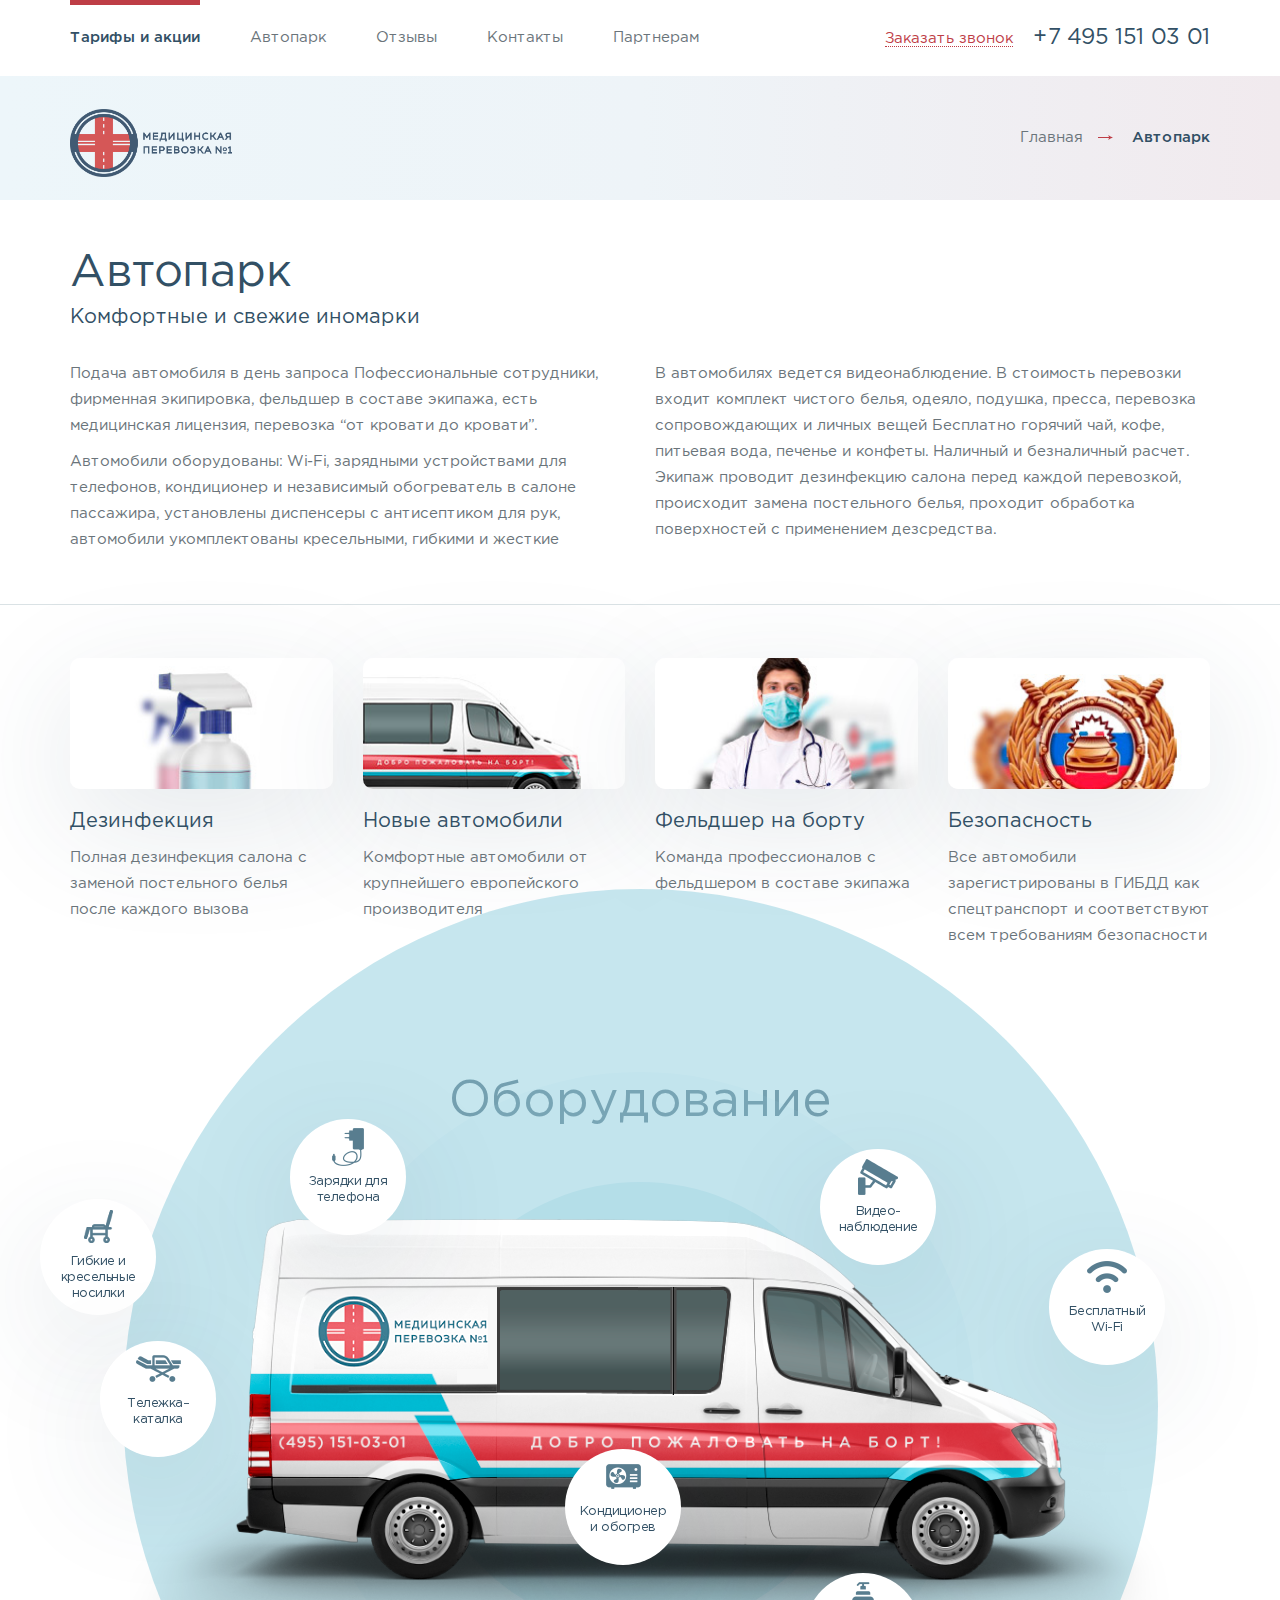
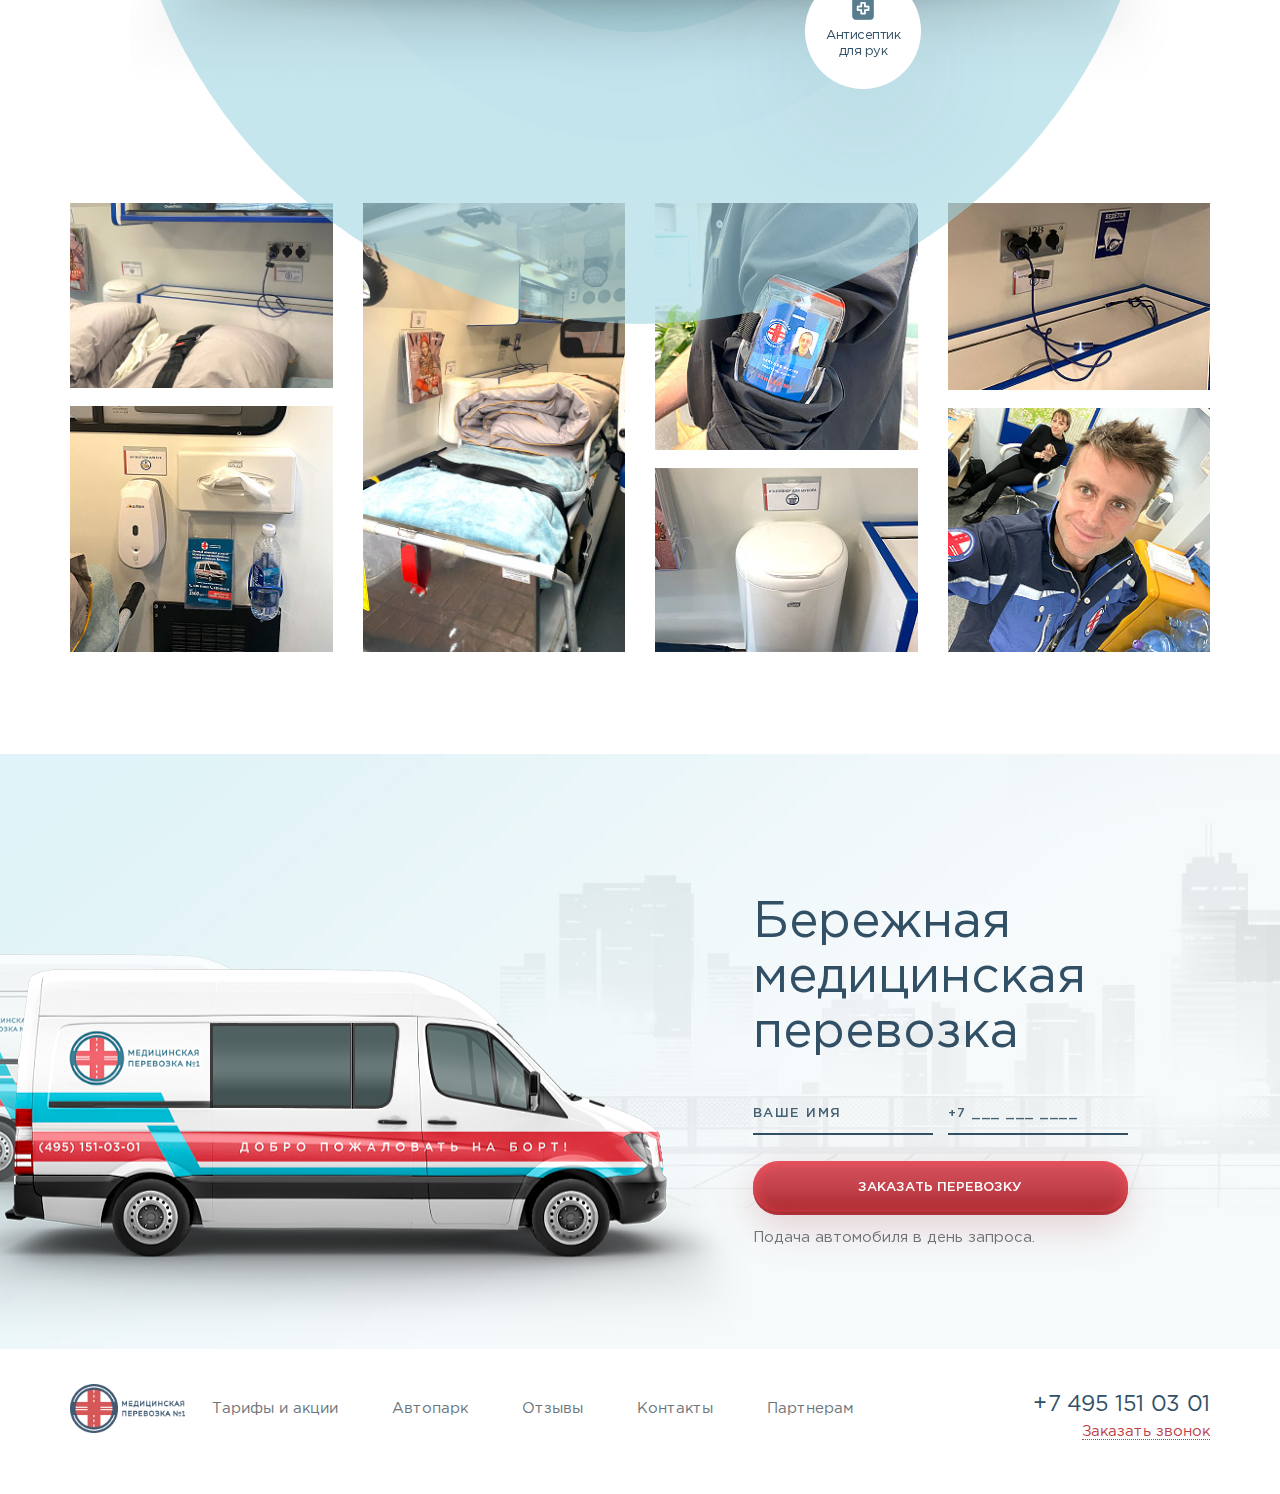
==== docs/car-park.html @ 4973c171 "files" ====
<!DOCTYPE html>
<html lang="ru">
	<head>
		<meta charset="utf-8">
		<meta http-equiv="X-UA-Compatible" content="IE=edge">
		<meta name="viewport" content="width=device-width, initial-scale=1, maximum-scale=1, user-scalable=no">
		<title>Медицинская перевозка №1</title>
		<link rel="apple-touch-icon" href="images/touch/apple-icon-57x57.png" sizes="57x57">
		<link rel="apple-touch-icon" href="images/touch/apple-icon-60x60.png" sizes="60x60">
		<link rel="apple-touch-icon" href="images/touch/apple-icon-72x72.png" sizes="72x72">
		<link rel="apple-touch-icon" href="images/touch/apple-icon-76x76.png" sizes="76x76">
		<link rel="apple-touch-icon" href="images/touch/apple-icon-114x114.png" sizes="114x114">
		<link rel="apple-touch-icon" href="images/touch/apple-icon-120x120.png" sizes="120x120">
		<link rel="apple-touch-icon" href="images/touch/apple-icon-144x144.png" sizes="144x144">
		<link rel="apple-touch-icon" href="images/touch/apple-icon-152x152.png" sizes="152x152">
		<link rel="apple-touch-icon" href="images/touch/apple-icon-180x180.png" sizes="180x180">
		<link rel="icon" href="favicon.ico">
		<link rel="icon" href="images/touch/favicon-16x16.png" sizes="16x16">
		<link rel="icon" href="images/touch/favicon-32x32.png" sizes="32x32">
		<link rel="icon" href="images/touch/favicon-96x96.png" sizes="96x96">
		<link rel="icon" href="images/touch/android-icon-192x192.png" sizes="196x196">
		<link rel="manifest" href="images/touch/manifest.json">
		<link rel="stylesheet" href="css/main.css?v=1594563272203">
	</head>
	<body>
		<header>
			<div class="container">
				<div class="row">
					<div class="xs-visible">
						<div class="navbar-toggle navbar-toggle-js"><i></i><i></i><i></i></div>
					</div>
					<div class="col-lg-8 col-sm-8 header-navbar">
						<div class="btn-close-nav nav-close-js xs-visible"><i></i><i></i></div>
						<nav class="uk-navbar-container main-nav">
							<div class="uk-navbar-left">
								<ul class="uk-navbar-nav">
									<li class="uk-active"><a href="#"> <span>Тарифы и акции</span></a></li>
									<li><a href="#"> <span>Автопарк</span></a></li>
									<li><a href="#"> <span>Отзывы</span></a></li>
									<li><a href="#"> <span>Контакты</span></a></li>
									<li><a href="#"> <span>Партнерам</span></a></li>
								</ul>
							</div><span class="head-right-call xs-visible"><a class="btn-request-call" href="#" uk-toggle="target: #modal-call-back">Заказать звонок</a></span>
						</nav>
					</div>
					<div class="col-lg-4 col-sm-4 col-xs-8 header-col-right">
						<div class="uk-flex-inline uk-flex-right head-right-box"><span class="head-right-call xs-hidden"><a class="btn-request-call" href="#" uk-toggle="target: #modal-call-back">Заказать звонок</a></span><a class="head-link-phone" href="tel:+74951510301">+7 495 151 03 01</a></div>
					</div>
				</div>
			</div>
		</header>
		<div class="wrapper">
			<div class="clear"></div>
			<div class="breadcrumb-container">
				<div class="container">
					<div class="row">
						<div class="col-xs-12 col-sm-3">
							<div class="logo"><a href="#"><img class="img-responsive" src="images/logo.png" alt="logo"></a></div>
						</div>
						<div class="col-xs-12 col-sm-9">
							<ul class="breadcrumb-nav">
								<li><a href="#">Главная</a></li>
								<li class="is-active">Автопарк</li>
							</ul>
						</div>
					</div>
				</div>
			</div>
			<section class="content-page">
				<div class="clear"></div>
				<div class="reviews-container">
					<div class="container">
						<div class="row">
							<div class="col-sm-6 col-xs-12">
								<div class="page-title">
									<h1>Автопарк</h1>
									<div class="clear"></div>
									<div class="page-sub-title">Комфортные и свежие иномарки</div>
								</div>
							</div>
							<div class="clear"></div>
							<div class="col-sm-6 col-xs-12 review-text">
								<p>Подача автомобиля в день запроса Пофессиональные сотрудники, фирменная экипировка, фельдшер в составе экипажа, есть медицинская лицензия, перевозка “от кровати до кровати”.</p>
								<p>Автомобили оборудованы: Wi-Fi, зарядными устройствами для телефонов, кондиционер и независимый обогреватель в салоне пассажира, установлены диспенсеры с антисептиком для рук, автомобили укомплектованы кресельными, гибкими и жесткие </p>
							</div>
							<div class="col-sm-6 col-xs-12 review-text">
								<p>В автомобилях ведется видеонаблюдение. В стоимость перевозки входит комплект чистого белья, одеяло, подушка, пресса, перевозка сопровождающих и личных вещей Бесплатно горячий чай, кофе, питьевая вода, печенье и конфеты. Наличный и безналичный расчет. Экипаж проводит дезинфекцию салона перед каждой перевозкой, происходит замена постельного белья, проходит обработка поверхностей с применением дезсредства.</p>
							</div>
						</div>
					</div>
				</div>
				<div class="clear"></div>
				<div class="triger-car-container">
					<div class="container">
						<div class="row">
							<div class="col-xs-12 col-sm-3 triger-car-col">
								<div class="triger-car-box">
									<div class="triger-car-img"><img class="img-responsive" src="images/car-trigers/img1.jpg" alt="#"></div>
									<div class="triger-car-title">Дезинфекция</div>
									<p>Полная дезинфекция салона с заменой постельного белья после каждого вызова</p>
								</div>
							</div>
							<div class="col-xs-12 col-sm-3 triger-car-col">
								<div class="triger-car-box">
									<div class="triger-car-img"><img class="img-responsive" src="images/car-trigers/img2.jpg" alt="#"></div>
									<div class="triger-car-title">Новые автомобили</div>
									<p>Комфортные автомобили от крупнейшего европейского производителя</p>
								</div>
							</div>
							<div class="col-xs-12 col-sm-3 triger-car-col">
								<div class="triger-car-box">
									<div class="triger-car-img"><img class="img-responsive" src="images/car-trigers/img3.jpg" alt="#"></div>
									<div class="triger-car-title">Фельдшер на борту</div>
									<p>Команда профессионалов с фельдшером в составе экипажа</p>
								</div>
							</div>
							<div class="col-xs-12 col-sm-3 triger-car-col">
								<div class="triger-car-box">
									<div class="triger-car-img"><img class="img-responsive" src="images/car-trigers/img4.jpg" alt="#"></div>
									<div class="triger-car-title">Безопасность</div>
									<p>Все автомобили зарегистрированы в ГИБДД как спецтранспорт и соответствуют всем требованиям безопасности</p>
								</div>
							</div>
						</div>
					</div>
				</div>
				<div class="clear"></div>
				<div class="equipment-home equipment-car-park">
					<div class="container">
						<div class="row">
							<div class="col-xs-12">
								<div class="equipment-content">
									<div class="equipment-loader">
										<div class="circle"></div>
										<div class="circle"></div>
										<div class="circle"></div>
									</div>
									<div class="h1 text-center">Оборудование</div>
									<div class="equipment-img"><img src="images/car.png" alt="#"></div>
									<div id="scene">
										<div class="equipment-box eq1 paralax-box" data-depth="0.2"><span class="eq-img"><img src="images/sprites/png/icon-eq1.png" alt="#"></span><span class="eq-text">Гибкие и кресельные носилки</span></div>
										<div class="equipment-box eq2 paralax-box" data-depth="0.2"><span class="eq-img"><img src="images/sprites/png/icon-eq2.png" alt="#"></span><span class="eq-text"> Тележка– <br> каталка</span></div>
										<div class="equipment-box eq3 paralax-box" data-depth="0.2"><span class="eq-img"><img src="images/sprites/png/icon-eq3.png" alt="#"></span><span class="eq-text">Зарядки для телефона</span></div>
										<div class="equipment-box eq4 paralax-box" data-depth="0.2"><span class="eq-img"><img src="images/sprites/png/icon-eq4.png" alt="#"></span><span class="eq-text">Кондиционер <br> и обогрев</span></div>
										<div class="equipment-box eq5 paralax-box" data-depth="0.2"><span class="eq-img"><img src="images/sprites/png/icon-eq5.png" alt="#"></span><span class="eq-text">Видео-<br> наблюдение</span></div>
										<div class="equipment-box eq6 paralax-box" data-depth="0.2"><span class="eq-img"><img src="images/sprites/png/icon-eq6.png" alt="#"></span><span class="eq-text">Антисептик <br> для рук</span></div>
										<div class="equipment-box eq7 paralax-box" data-depth="0.2"><span class="eq-img"><img src="images/sprites/png/icon-eq7.png" alt="#"></span><span class="eq-text">Бесплатный <br> Wi-Fi</span></div>
									</div>
								</div>
							</div>
						</div>
					</div>
				</div>
				<div class="clear"></div>
				<div class="gallery-home">
					<div class="container">
						<div class="row d-flex flex-wrap" uk-lightbox="animation: scale">
							<div class="d-flex col-sm-3 col-xs-6">
								<div class="row d-flex flex-wrap">
									<div class="col-xs-12 d-flex"><a class="d-flex gallery-link" href="images/gallery/img1.jpg"><img src="images/gallery/img1.jpg" alt="#"></a></div>
									<div class="col-xs-12 d-flex"><a class="d-flex gallery-link" href="images/gallery/img2.jpg"><img src="images/gallery/img2.jpg" alt="#"></a></div>
								</div>
							</div>
							<div class="d-flex col-sm-3 col-xs-6"><a class="d-flex gallery-link" href="images/gallery/img3.jpg"><img src="images/gallery/img3.jpg" alt="#"></a></div>
							<div class="d-flex col-sm-3 col-xs-6">
								<div class="row d-flex flex-wrap">
									<div class="col-xs-12 d-flex"><a class="d-flex gallery-link" href="images/gallery/img4.jpg"><img src="images/gallery/img4.jpg" alt="#"></a></div>
									<div class="col-xs-12 d-flex"><a class="d-flex gallery-link" href="images/gallery/img5.jpg"><img src="images/gallery/img5.jpg" alt="#"></a></div>
								</div>
							</div>
							<div class="d-flex col-sm-3 col-xs-6">
								<div class="row d-flex flex-wrap">
									<div class="col-xs-12 d-flex"><a class="d-flex gallery-link" href="images/gallery/img6.jpg"><img src="images/gallery/img6.jpg" alt="#"></a></div>
									<div class="col-xs-12 d-flex"><a class="d-flex gallery-link" href="images/gallery/img7.jpg"><img src="images/gallery/img7.jpg" alt="#"></a></div>
								</div>
							</div>
						</div>
					</div>
				</div>
				<div class="clear"></div>
				<div class="medical-transportation-home">
					<div class="container">
						<div class="row">
							<div class="col-lg-7 col-sm-6 xs-hidden">
								<div id="medicalScene">
									<div class="medical-img1 paralax-box" data-depth="0.2">
										<picture>
											<source media="(max-width: 767px)" type="image/jpg" srcset="images/dote.png"><img src="images/medical-img1.png" alt="#">
										</picture>
									</div>
									<div class="medical-img2 paralax-box" data-depth="0.3">
										<picture>
											<source media="(max-width: 767px)" type="image/jpg" srcset="images/dote.png">
										</picture><img src="images/medical-img2.png" alt="#">
									</div>
								</div>
							</div>
							<div class="col-lg-5 col-sm-6 col-xs-12">
								<div class="medical-transportation-content medical-transportation-tarif">
									<div class="h1">Бережная <br> медицинская <br> перевозка</div>
									<div class="clear"></div>
									<form class="uk-grid-small cupon-form" action="#" method="post" uk-grid="">
										<div class="uk-width-1-2@s">
											<input class="uk-input" type="text" placeholder="ваше имя">
										</div>
										<div class="uk-width-1-2@s">
											<input class="uk-input" type="tel" placeholder="+7 ___ ___ ____">
										</div>
										<div class="uk-width-1-1">
											<button class="btn btn-red width-100 mb-0" type="submit"><span>заказать перевозку</span></button>
										</div>
									</form>
									<div class="clear"></div>
									<p>Подача автомобиля в день запроса.</p>
								</div>
							</div>
						</div>
					</div>
				</div>
			</section>
			<footer>
				<div class="container">
					<div class="row">
						<div class="col-lg-9 col-sm-8 col-xs-12">
							<div class="footer-content">
								<div class="f-logo"><a href="home.html"><img class="img-responsive" src="images/logo.png" alt="#"></a></div>
								<ul class="f-nav">
									<li><a href="#">Тарифы и акции</a></li>
									<li><a href="#">Автопарк</a></li>
									<li><a href="#">Отзывы</a></li>
									<li><a href="#">Контакты</a></li>
									<li><a href="#">Партнерам</a></li>
								</ul>
							</div>
						</div>
						<div class="col-lg-3 col-sm-4 col-xs-12">
							<div class="footer-right-box"><a class="head-link-phone" href="tel:+74951510301">+7 495 151 03 01</a>
								<div class="clear"></div><span class="head-right-call"><a class="btn-request-call" href="#" uk-toggle="target: #modal-call-back">Заказать звонок</a></span>
							</div>
						</div>
					</div>
				</div>
			</footer>
		</div>
		<div class="modal-template modal-template-style-one" id="modal-call-back" uk-modal="">
			<div class="uk-modal-dialog uk-modal-body uk-margin-auto-vertical">
				<button class="uk-modal-close-outside" type="button" uk-close=""></button>
				<h3 class="uk-modal-title">Обратный <br> звонок</h3>
				<form class="uk-grid-small modal-form" action="#" method="post" uk-grid="">
					<div class="uk-width-1-2@s">
						<input class="uk-input" type="text" placeholder="ваше имя">
					</div>
					<div class="uk-width-1-2@s">
						<input class="uk-input" type="tel" placeholder="+7 ___ ___ ____">
					</div>
					<div class="uk-width-1-1">
						<button class="btn btn-red" type="submit"><span>жду звонка</span></button>
					</div>
				</form>
			</div>
		</div>
		<div class="modal-template modal-template-style-one" id="modal-order-transportation" uk-modal="">
			<div class="uk-modal-dialog uk-modal-body uk-margin-auto-vertical">
				<button class="uk-modal-close-outside" type="button" uk-close=""></button>
				<h3 class="uk-modal-title">Заказать <br> перевозку</h3>
				<form class="uk-grid-small modal-form" action="#" method="post" uk-grid="">
					<div class="uk-width-1-2@s">
						<input class="uk-input" type="text" placeholder="ваше имя">
					</div>
					<div class="uk-width-1-2@s">
						<input class="uk-input" type="tel" placeholder="+7 ___ ___ ____">
					</div>
					<div class="uk-width-1-1">
						<button class="btn btn-red" type="submit"><span>заказать перевозку</span></button>
					</div>
				</form>
			</div>
		</div>
		<div class="modal-template modal-template-style-two" id="modal-get-coupon" uk-modal="">
			<div class="uk-modal-dialog uk-modal-body uk-margin-auto-vertical">
				<button class="uk-modal-close-outside" type="button" uk-close=""></button>
				<h3 class="uk-modal-title">Получить <br> купон</h3>
				<form class="uk-grid-small modal-form" action="#" method="post" uk-grid="">
					<div class="uk-width-1-2@s">
						<input class="uk-input" type="text" placeholder="ваше имя">
					</div>
					<div class="uk-width-1-2@s">
						<input class="uk-input" type="tel" placeholder="+7 ___ ___ ____">
					</div>
					<div class="uk-width-1-1">
						<button class="btn btn-red" type="submit"><span>Отправить в виде смс</span></button>
					</div>
				</form>
			</div>
		</div>
		<div class="modal-template modal-template-style-two" id="modal-request-flyer" uk-modal="">
			<div class="uk-modal-dialog uk-modal-body uk-margin-auto-vertical">
				<button class="uk-modal-close-outside" type="button" uk-close=""></button>
				<h3 class="uk-modal-title">Запросить <br> флаер</h3>
				<form class="uk-grid-small modal-form" action="#" method="post" uk-grid="">
					<div class="uk-width-1-2@s">
						<input class="uk-input" type="text" placeholder="ваше имя">
					</div>
					<div class="uk-width-1-2@s">
						<input class="uk-input" type="tel" placeholder="+7 ___ ___ ____">
					</div>
					<div class="uk-width-1-1">
						<button class="btn btn-red" type="submit"><span>Отправить в виде смс</span></button>
					</div>
				</form>
			</div>
		</div>
		<div class="modal-template modal-template-style-three" id="modal-give-feedback" uk-modal="">
			<div class="uk-modal-dialog uk-modal-body uk-margin-auto-vertical">
				<button class="uk-modal-close-outside" type="button" uk-close=""></button>
				<h3 class="uk-modal-title">Оставить отзыв</h3>
				<form class="uk-grid-small modal-form" action="#" method="post" uk-grid="" enctype="multipart/form-data">
					<div class="uk-width-1-2@s">
						<input class="uk-input" type="text" placeholder="ваше имя">
					</div>
					<div class="uk-width-1-2@s">
						<input class="uk-input" type="tel" placeholder="+7 ___ ___ ____">
					</div>
					<div class="uk-width-1-1">
						<textarea class="uk-textarea" placeholder="что вам понравилось?"></textarea>
					</div>
					<div class="uk-width-1-1">
						<input class="file-feedback js-inputfile" id="fileFeedback" type="file">
						<label class="label-feedback" for="fileFeedback"><span>прикрепить рукописный отзыв</span></label>
						<div class="file-feedback-name"></div>
					</div>
					<div class="uk-width-1-1">
						<button class="btn btn-red" type="button" href="#modal-thank" uk-toggle=""><span>отправить отзыв</span></button>
					</div>
				</form>
			</div>
		</div>
		<div class="modal-template modal-template-style-four" id="modal-thank" uk-modal="">
			<div class="uk-modal-dialog uk-modal-body uk-margin-auto-vertical">
				<button class="uk-modal-close-outside" type="button" uk-close=""></button>
				<h3 class="uk-modal-title">Спасибо!</h3>
				<p>скоро свяжемся с вами</p>
			</div>
		</div>
		<script src="js/vendor.js?v=1594563272204"></script>
		<script src="js/main.js?v=1594563272204"></script>
	</body>
</html>
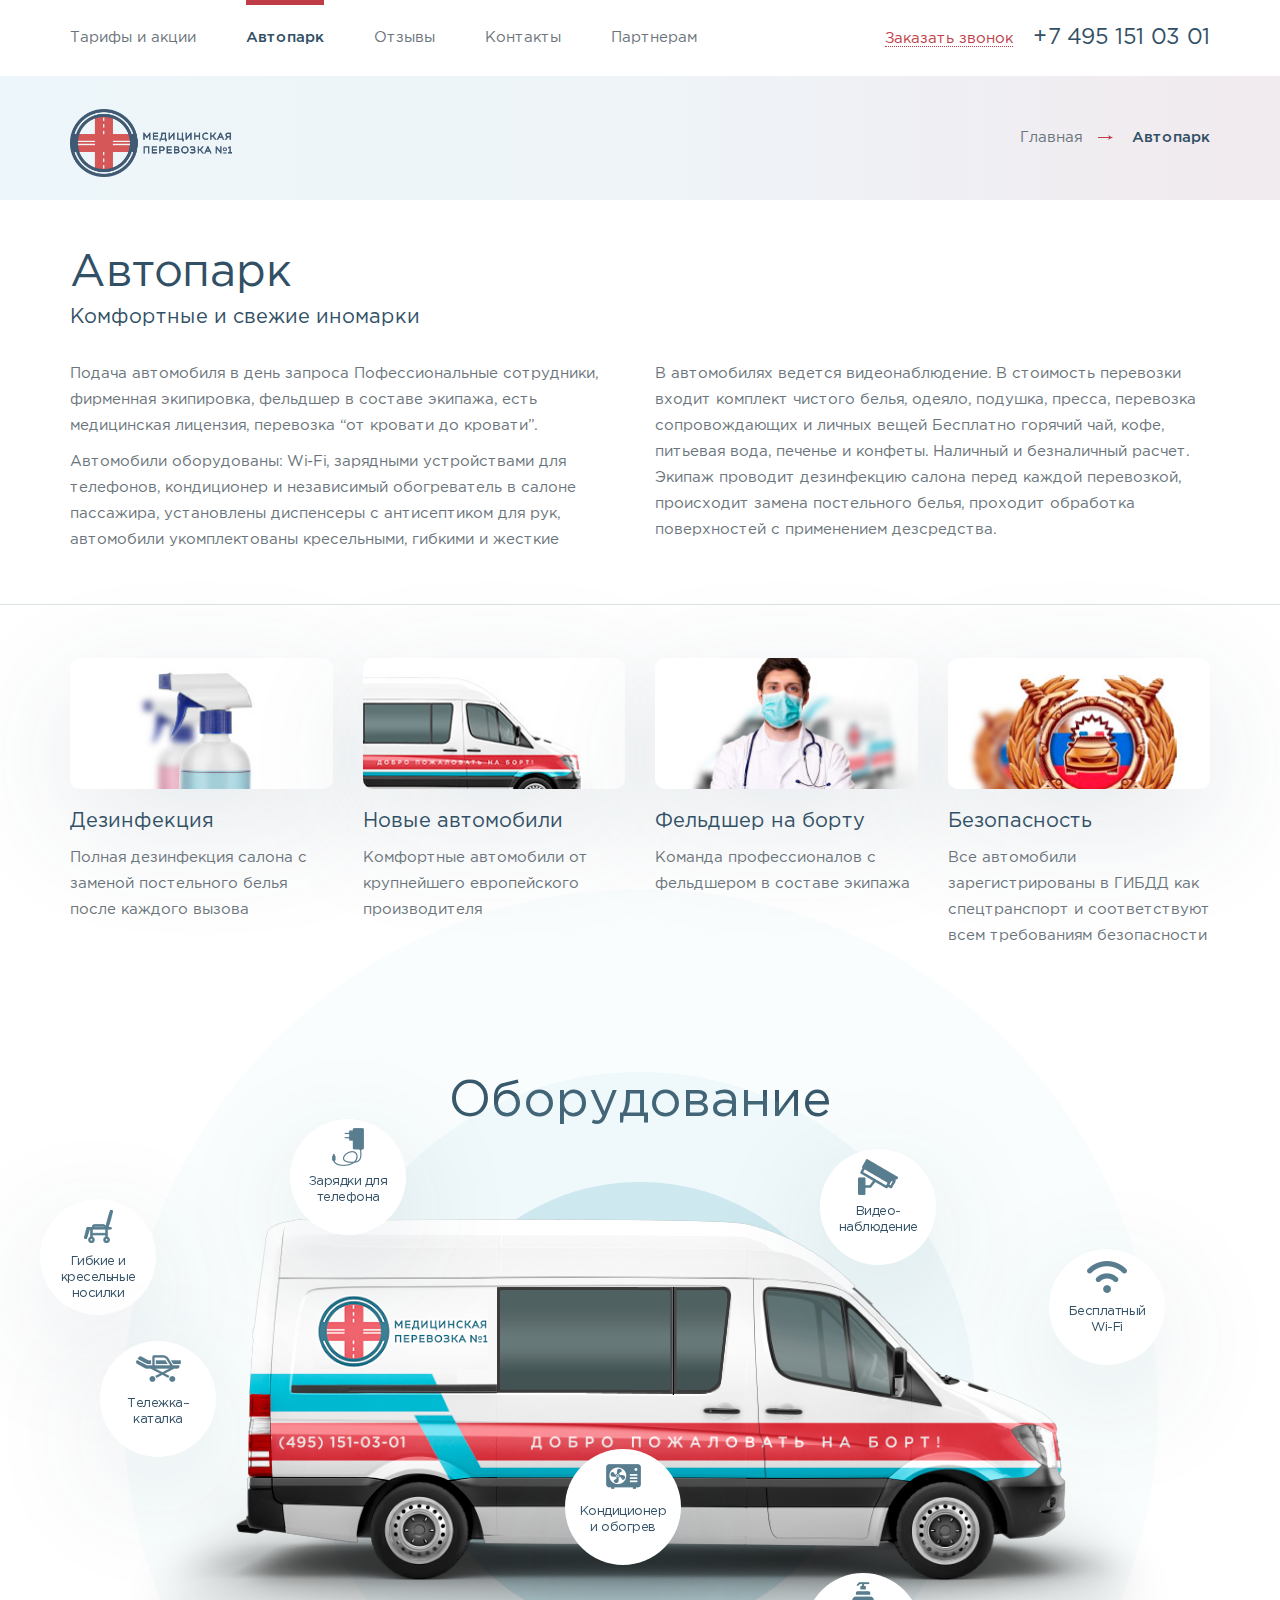
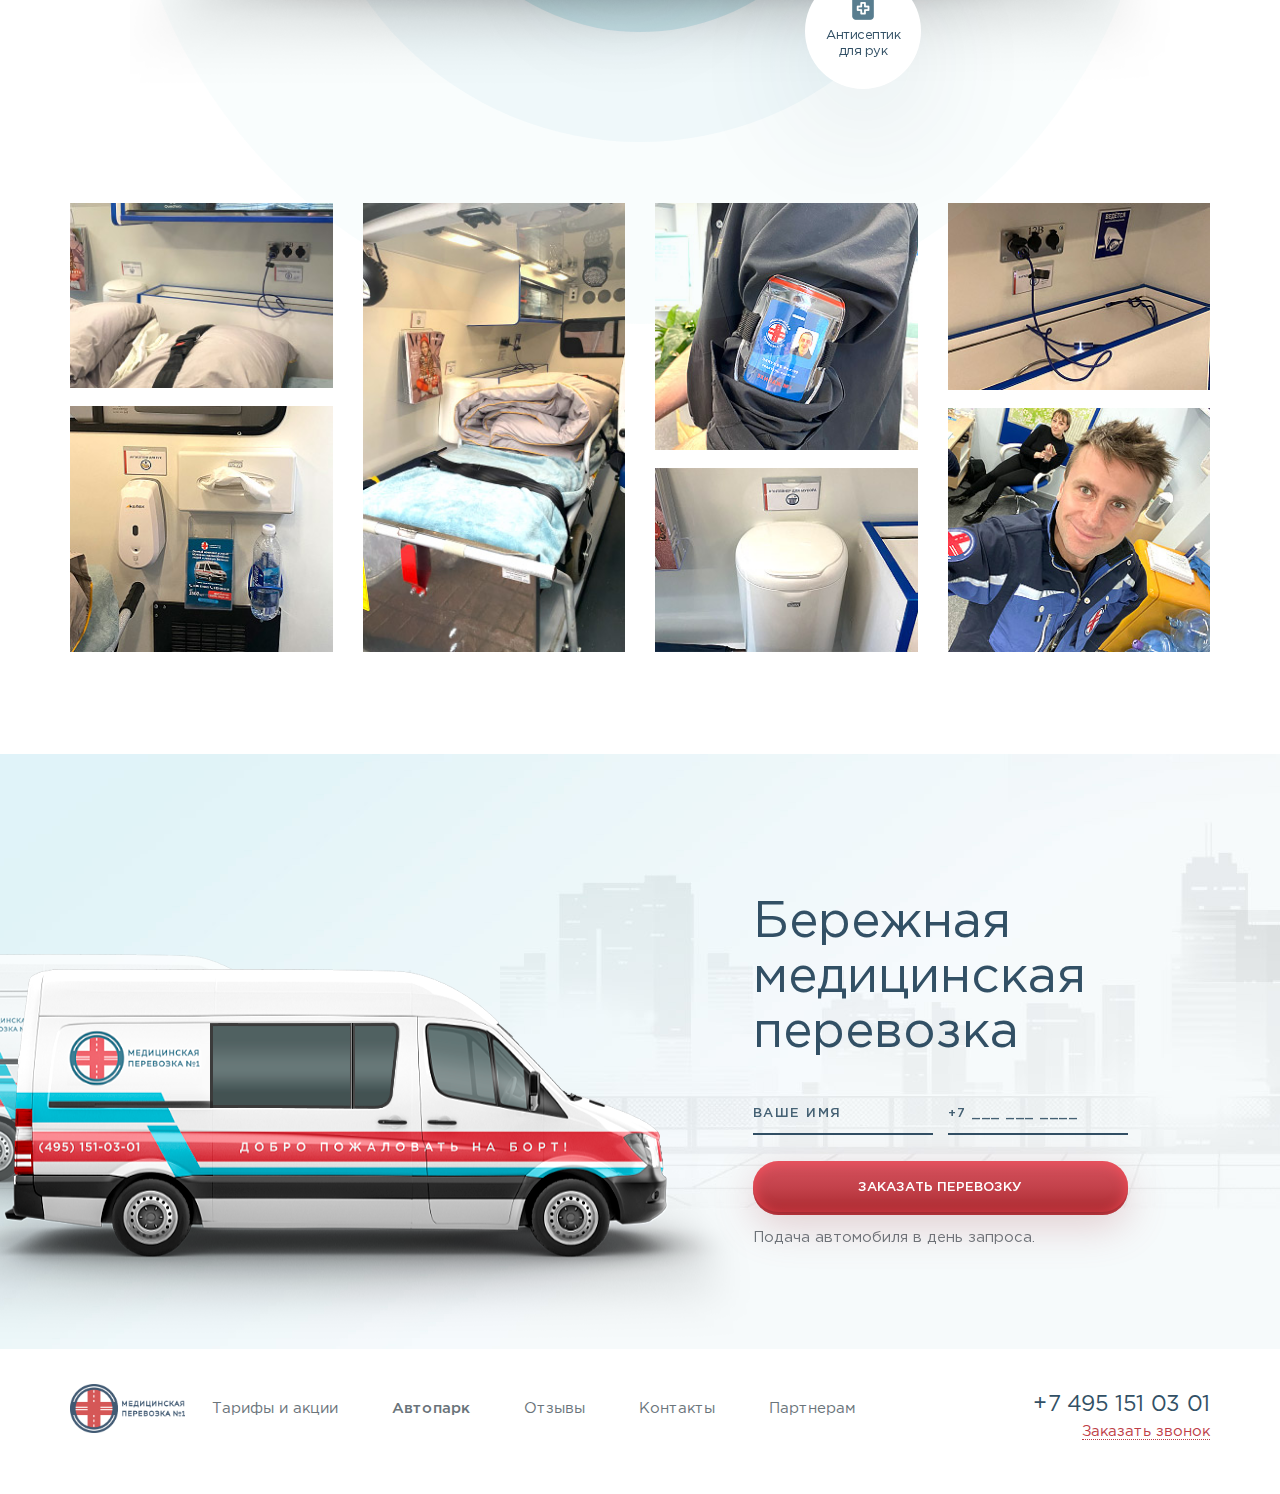
==== commit 2dc4b0e6: "files" ====
--- a/docs/car-park.html
+++ b/docs/car-park.html
@@ -20,7 +20,7 @@
 		<link rel="icon" href="images/touch/favicon-96x96.png" sizes="96x96">
 		<link rel="icon" href="images/touch/android-icon-192x192.png" sizes="196x196">
 		<link rel="manifest" href="images/touch/manifest.json">
-		<link rel="stylesheet" href="css/main.css?v=1594563272203">
+		<link rel="stylesheet" href="css/main.css?v=1598187028177">
 	</head>
 	<body>
 		<header>
@@ -34,11 +34,11 @@
 						<nav class="uk-navbar-container main-nav">
 							<div class="uk-navbar-left">
 								<ul class="uk-navbar-nav">
-									<li class="uk-active"><a href="#"> <span>Тарифы и акции</span></a></li>
-									<li><a href="#"> <span>Автопарк</span></a></li>
-									<li><a href="#"> <span>Отзывы</span></a></li>
-									<li><a href="#"> <span>Контакты</span></a></li>
-									<li><a href="#"> <span>Партнерам</span></a></li>
+									<li><a href="tarif.html"> <span>Тарифы и акции</span></a></li>
+									<li class="uk-active"><a href="car-park.html"> <span>Автопарк</span></a></li>
+									<li><a href="reviews.html"> <span>Отзывы</span></a></li>
+									<li><a href="contacts.html"> <span>Контакты</span></a></li>
+									<li><a href="partners.html"> <span>Партнерам</span></a></li>
 								</ul>
 							</div><span class="head-right-call xs-visible"><a class="btn-request-call" href="#" uk-toggle="target: #modal-call-back">Заказать звонок</a></span>
 						</nav>
@@ -49,23 +49,23 @@
 				</div>
 			</div>
 		</header>
-		<div class="wrapper">
-			<div class="clear"></div>
-			<div class="breadcrumb-container">
-				<div class="container">
-					<div class="row">
-						<div class="col-xs-12 col-sm-3">
-							<div class="logo"><a href="#"><img class="img-responsive" src="images/logo.png" alt="logo"></a></div>
-						</div>
-						<div class="col-xs-12 col-sm-9">
-							<ul class="breadcrumb-nav">
-								<li><a href="#">Главная</a></li>
-								<li class="is-active">Автопарк</li>
-							</ul>
-						</div>
-					</div>
-				</div>
-			</div>
+		<div class="wrapper"></div>
+		<div class="breadcrumb-container">
+			<div class="container">
+				<div class="row">
+					<div class="col-xs-12 col-sm-3">
+						<div class="logo"><a href="index.html"><img class="img-responsive" src="images/logo.png" alt="logo"></a></div>
+					</div>
+					<div class="col-xs-12 col-sm-9">
+						<ul class="breadcrumb-nav">
+							<li><a href="index.html">Главная</a></li>
+							<li class="is-active">Автопарк</li>
+						</ul>
+					</div>
+				</div>
+			</div>
+		</div>
+		<div class="clear">
 			<section class="content-page">
 				<div class="clear"></div>
 				<div class="reviews-container">
@@ -223,13 +223,13 @@
 					<div class="row">
 						<div class="col-lg-9 col-sm-8 col-xs-12">
 							<div class="footer-content">
-								<div class="f-logo"><a href="home.html"><img class="img-responsive" src="images/logo.png" alt="#"></a></div>
+								<div class="f-logo"><a href="index.html"><img class="img-responsive" src="images/logo.png" alt="#"></a></div>
 								<ul class="f-nav">
-									<li><a href="#">Тарифы и акции</a></li>
-									<li><a href="#">Автопарк</a></li>
-									<li><a href="#">Отзывы</a></li>
-									<li><a href="#">Контакты</a></li>
-									<li><a href="#">Партнерам</a></li>
+									<li><a href="tarif.html">Тарифы и акции</a></li>
+									<li class="is-active"><a href="car-park.html">Автопарк</a></li>
+									<li><a href="reviews.html">Отзывы</a></li>
+									<li><a href="contacts.html">Контакты</a></li>
+									<li><a href="partners.html">Партнерам</a></li>
 								</ul>
 							</div>
 						</div>
@@ -242,7 +242,7 @@
 				</div>
 			</footer>
 		</div>
-		<div class="modal-template modal-template-style-one" id="modal-call-back" uk-modal="">
+		<div class="modal-template modal-template-style-one uk-modal" id="modal-call-back" uk-modal="">
 			<div class="uk-modal-dialog uk-modal-body uk-margin-auto-vertical">
 				<button class="uk-modal-close-outside" type="button" uk-close=""></button>
 				<h3 class="uk-modal-title">Обратный <br> звонок</h3>
@@ -259,7 +259,7 @@
 				</form>
 			</div>
 		</div>
-		<div class="modal-template modal-template-style-one" id="modal-order-transportation" uk-modal="">
+		<div class="modal-template modal-template-style-one uk-modal" id="modal-order-transportation" uk-modal="">
 			<div class="uk-modal-dialog uk-modal-body uk-margin-auto-vertical">
 				<button class="uk-modal-close-outside" type="button" uk-close=""></button>
 				<h3 class="uk-modal-title">Заказать <br> перевозку</h3>
@@ -276,7 +276,7 @@
 				</form>
 			</div>
 		</div>
-		<div class="modal-template modal-template-style-two" id="modal-get-coupon" uk-modal="">
+		<div class="modal-template modal-template-style-two uk-modal" id="modal-get-coupon" uk-modal="">
 			<div class="uk-modal-dialog uk-modal-body uk-margin-auto-vertical">
 				<button class="uk-modal-close-outside" type="button" uk-close=""></button>
 				<h3 class="uk-modal-title">Получить <br> купон</h3>
@@ -293,7 +293,7 @@
 				</form>
 			</div>
 		</div>
-		<div class="modal-template modal-template-style-two" id="modal-request-flyer" uk-modal="">
+		<div class="modal-template modal-template-style-two uk-modal" id="modal-request-flyer" uk-modal="">
 			<div class="uk-modal-dialog uk-modal-body uk-margin-auto-vertical">
 				<button class="uk-modal-close-outside" type="button" uk-close=""></button>
 				<h3 class="uk-modal-title">Запросить <br> флаер</h3>
@@ -310,7 +310,7 @@
 				</form>
 			</div>
 		</div>
-		<div class="modal-template modal-template-style-three" id="modal-give-feedback" uk-modal="">
+		<div class="modal-template modal-template-style-three uk-modal" id="modal-give-feedback" uk-modal="">
 			<div class="uk-modal-dialog uk-modal-body uk-margin-auto-vertical">
 				<button class="uk-modal-close-outside" type="button" uk-close=""></button>
 				<h3 class="uk-modal-title">Оставить отзыв</h3>
@@ -335,14 +335,14 @@
 				</form>
 			</div>
 		</div>
-		<div class="modal-template modal-template-style-four" id="modal-thank" uk-modal="">
+		<div class="modal-template modal-template-style-four uk-modal" id="modal-thank" uk-modal="">
 			<div class="uk-modal-dialog uk-modal-body uk-margin-auto-vertical">
 				<button class="uk-modal-close-outside" type="button" uk-close=""></button>
 				<h3 class="uk-modal-title">Спасибо!</h3>
 				<p>скоро свяжемся с вами</p>
 			</div>
 		</div>
-		<script src="js/vendor.js?v=1594563272204"></script>
-		<script src="js/main.js?v=1594563272204"></script>
+		<script src="js/vendor.js?v=1598187028177"></script>
+		<script src="js/main.js?v=1598187028177"></script>
 	</body>
 </html>--- a/docs/css/main.css
+++ b/docs/css/main.css
@@ -12830,12 +12830,12 @@
     .rb-drop li:first-child {
       border-top: 0; }
 
-.before, .rb-slct::before, .btn-red::before, .btn-red::after, .btn-prev-utp::before, .btn-next-utp::before, .included-cost-box::before, .message-box::before, .review-box::before, .breadcrumb-nav li::before, .label-checkbox::before, .label-checkbox::after {
+.before, .rb-slct::before, .btn-red::before, .btn-red::after, .btn-prev-utp::before, .btn-next-utp::before, .included-cost-box::before, .message-box::before, .review-box::before, .breadcrumb-nav li::before, .label-checkbox::before, .label-checkbox::after, .baloon-phone li a::before, .baloon-email li a::before, .baloon-adress li::before {
   content: "";
   display: block;
   position: absolute; }
 
-.d-block, .rb-select, header, .wrapper, .content-page, .screen-one, .slider-utp, .utp-slide-img, .about-home, .about-home-content, .about-home-video-cover, .equipment-home, .included-cost-home, .included-cost-box, .gallery-home, .cupon-home, .cupon-content, .reviews-home, .triger-home, .triger-box, .medical-transportation-home, .medical-transportation-content, footer, .breadcrumb-container, .tarif-container, .tarif-list, .tarif-calc-container, .calc-box, #map1, .reviews-container, .reviews-video-container, .reviews-book-container, .book-review-content, .book-review-img, .triger-car-container, .triger-car-box, .triger-car-img, .triger-car-title {
+.d-block, .rb-select, header, .wrapper, .content-page, .screen-one, .slider-utp, .utp-slide-img, .about-home, .about-home-content, .about-home-video-cover, .equipment-home, .included-cost-home, .included-cost-box, .gallery-home, .cupon-home, .cupon-content, .reviews-home, .triger-home, .triger-box, .medical-transportation-home, .medical-transportation-content, footer, .breadcrumb-container, .tarif-container, .tarif-list, .tarif-calc-container, .calc-box, #map1, .reviews-container, .reviews-video-container, .reviews-book-container, .book-review-content, .book-review-img, .triger-car-container, .triger-car-box, .triger-car-img, .triger-car-title, .partner-container, .map-container {
   display: block;
   float: left;
   width: 100%; }
@@ -13298,6 +13298,9 @@
     text-align: center; }
 
 /* Start Home styles */
+.wrapper {
+  overflow: hidden; }
+
 .container {
   margin: 0 auto;
   width: 1140px;
@@ -13426,12 +13429,12 @@
     -webkit-box-shadow: inset 0 0 13px rgba(255, 79, 91, 0.86);
        -moz-box-shadow: inset 0 0 13px rgba(255, 79, 91, 0.86);
             box-shadow: inset 0 0 13px rgba(255, 79, 91, 0.86); }
-  .btn-red:active {
+  .btn-red:hover {
     background: #d11522;
     -webkit-box-shadow: 0 0 0 9px rgba(206, 36, 47, 0.34);
        -moz-box-shadow: 0 0 0 9px rgba(206, 36, 47, 0.34);
             box-shadow: 0 0 0 9px rgba(206, 36, 47, 0.34); }
-    .btn-red:active::before, .btn-red:active::after {
+    .btn-red:hover::before, .btn-red:hover::after {
       opacity: 1; }
   .btn-red::before {
     left: -9px;
@@ -13696,51 +13699,91 @@
       margin-top: 30px; } }
 
 @-webkit-keyframes animate-circle {
-  from {
-    -webkit-transform: scale(0);
-    transform: scale(0);
-    opacity: 1; }
+  0% {
+    -webkit-transform: scale(1);
+            transform: scale(1);
+    opacity: .4; }
   to {
-    -webkit-transform: scale(1);
-    transform: scale(1);
+    -webkit-transform: scale(2);
+            transform: scale(2);
     opacity: 0; } }
 
 @-moz-keyframes animate-circle {
-  from {
-    -webkit-transform: scale(0);
-    -moz-transform: scale(0);
-         transform: scale(0);
-    opacity: 1; }
-  to {
-    -webkit-transform: scale(1);
+  0% {
     -moz-transform: scale(1);
          transform: scale(1);
+    opacity: .4; }
+  to {
+    -moz-transform: scale(2);
+         transform: scale(2);
     opacity: 0; } }
 
 @-o-keyframes animate-circle {
-  from {
-    -webkit-transform: scale(0);
-    -o-transform: scale(0);
-       transform: scale(0);
-    opacity: 1; }
-  to {
-    -webkit-transform: scale(1);
+  0% {
     -o-transform: scale(1);
        transform: scale(1);
+    opacity: .4; }
+  to {
+    -o-transform: scale(2);
+       transform: scale(2);
     opacity: 0; } }
 
 @keyframes animate-circle {
-  from {
-    -webkit-transform: scale(0);
-    -moz-transform: scale(0);
-      -o-transform: scale(0);
-         transform: scale(0);
-    opacity: 1; }
+  0% {
+    -webkit-transform: scale(1);
+       -moz-transform: scale(1);
+         -o-transform: scale(1);
+            transform: scale(1);
+    opacity: .4; }
   to {
+    -webkit-transform: scale(2);
+       -moz-transform: scale(2);
+         -o-transform: scale(2);
+            transform: scale(2);
+    opacity: 0; } }
+
+@-webkit-keyframes animate-circle-1 {
+  0% {
     -webkit-transform: scale(1);
+            transform: scale(1);
+    opacity: .5; }
+  to {
+    -webkit-transform: scale(3);
+            transform: scale(3);
+    opacity: 0; } }
+
+@-moz-keyframes animate-circle-1 {
+  0% {
     -moz-transform: scale(1);
-      -o-transform: scale(1);
          transform: scale(1);
+    opacity: .5; }
+  to {
+    -moz-transform: scale(3);
+         transform: scale(3);
+    opacity: 0; } }
+
+@-o-keyframes animate-circle-1 {
+  0% {
+    -o-transform: scale(1);
+       transform: scale(1);
+    opacity: .5; }
+  to {
+    -o-transform: scale(3);
+       transform: scale(3);
+    opacity: 0; } }
+
+@keyframes animate-circle-1 {
+  0% {
+    -webkit-transform: scale(1);
+       -moz-transform: scale(1);
+         -o-transform: scale(1);
+            transform: scale(1);
+    opacity: .5; }
+  to {
+    -webkit-transform: scale(3);
+       -moz-transform: scale(3);
+         -o-transform: scale(3);
+            transform: scale(3);
     opacity: 0; } }
 
 .equipment-loader {
@@ -13764,64 +13807,75 @@
       margin-left: -350px;
       top: -80px; } }
   .equipment-loader > .circle {
-    --duration: 3s;
     position: absolute;
     height: inherit;
     width: inherit;
     -webkit-border-radius: 50%;
        -moz-border-radius: 50%;
             border-radius: 50%; }
-    @media (min-width: 768px) {
-      .equipment-loader > .circle {
-        -webkit-animation: animate-circle var(--duration) cubic-bezier(0.9, 0.24, 0.62, 0.79) infinite;
-           -moz-animation: animate-circle var(--duration) cubic-bezier(0.9, 0.24, 0.62, 0.79) infinite;
-             -o-animation: animate-circle var(--duration) cubic-bezier(0.9, 0.24, 0.62, 0.79) infinite;
-                animation: animate-circle var(--duration) cubic-bezier(0.9, 0.24, 0.62, 0.79) infinite; } }
-    .equipment-loader > .circle:nth-of-type(3) {
-      -webkit-animation-delay: -3s;
-         -moz-animation-delay: -3s;
-           -o-animation-delay: -3s;
-              animation-delay: -3s;
-      background: rgba(160, 213, 226, 0.6); }
-    .equipment-loader > .circle:nth-of-type(2) {
+    .equipment-loader > .circle:nth-child(3) {
+      background: rgba(160, 213, 226, 0.06); }
+      @media (min-width: 768px) {
+        .equipment-loader > .circle:nth-child(3) {
+          -webkit-animation-delay: 1s;
+             -moz-animation-delay: 1s;
+               -o-animation-delay: 1s;
+                  animation-delay: 1s;
+          -webkit-animation: animate-circle 1.5s cubic-bezier(0.9, 0.24, 0.62, 0.79) infinite;
+             -moz-animation: animate-circle 1.5s cubic-bezier(0.9, 0.24, 0.62, 0.79) infinite;
+               -o-animation: animate-circle 1.5s cubic-bezier(0.9, 0.24, 0.62, 0.79) infinite;
+                  animation: animate-circle 1.5s cubic-bezier(0.9, 0.24, 0.62, 0.79) infinite; } }
+    .equipment-loader > .circle:nth-child(2) {
       width: 670px;
       height: 670px;
       background: rgba(160, 213, 226, 0.11);
       top: 50%;
       left: 50%;
-      margin: -335px 0 0 -335px;
-      -webkit-animation-delay: -3s;
-         -moz-animation-delay: -3s;
-           -o-animation-delay: -3s;
-              animation-delay: -3s; }
+      margin: -335px 0 0 -335px; }
+      @media (min-width: 768px) {
+        .equipment-loader > .circle:nth-child(2) {
+          -webkit-animation-delay: .5s;
+             -moz-animation-delay: .5s;
+               -o-animation-delay: .5s;
+                  animation-delay: .5s;
+          -webkit-animation: animate-circle 1.5s cubic-bezier(0.9, 0.24, 0.62, 0.79) infinite;
+             -moz-animation: animate-circle 1.5s cubic-bezier(0.9, 0.24, 0.62, 0.79) infinite;
+               -o-animation: animate-circle 1.5s cubic-bezier(0.9, 0.24, 0.62, 0.79) infinite;
+                  animation: animate-circle 1.5s cubic-bezier(0.9, 0.24, 0.62, 0.79) infinite; } }
       @media (max-width: 1149px) {
-        .equipment-loader > .circle:nth-of-type(2) {
+        .equipment-loader > .circle:nth-child(2) {
           height: 535px;
           width: 535px;
           margin: -267.5px 0 0 -267.5px; } }
       @media (max-width: 1023px) {
-        .equipment-loader > .circle:nth-of-type(2) {
+        .equipment-loader > .circle:nth-child(2) {
           height: 335px;
           width: 335px;
           margin: -167.5px 0 0 -167.5px; } }
-    .equipment-loader > .circle:nth-of-type(1) {
-      -webkit-animation-delay: -3s;
-         -moz-animation-delay: -3s;
-           -o-animation-delay: -3s;
-              animation-delay: -3s;
+    .equipment-loader > .circle:nth-child(1) {
       width: 450px;
       height: 450px;
       background: rgba(160, 213, 226, 0.42);
       top: 50%;
       left: 50%;
       margin: -225px 0 0 -225px; }
+      @media (min-width: 768px) {
+        .equipment-loader > .circle:nth-child(1) {
+          -webkit-animation-delay: 0s;
+             -moz-animation-delay: 0s;
+               -o-animation-delay: 0s;
+                  animation-delay: 0s;
+          -webkit-animation: animate-circle 1.5s cubic-bezier(0.9, 0.24, 0.62, 0.79) infinite;
+             -moz-animation: animate-circle 1.5s cubic-bezier(0.9, 0.24, 0.62, 0.79) infinite;
+               -o-animation: animate-circle 1.5s cubic-bezier(0.9, 0.24, 0.62, 0.79) infinite;
+                  animation: animate-circle 1.5s cubic-bezier(0.9, 0.24, 0.62, 0.79) infinite; } }
       @media (max-width: 1149px) {
-        .equipment-loader > .circle:nth-of-type(1) {
+        .equipment-loader > .circle:nth-child(1) {
           height: 315px;
           width: 315px;
           margin: -157.5px 0 0 -157.5px; } }
       @media (max-width: 1023px) {
-        .equipment-loader > .circle:nth-of-type(1) {
+        .equipment-loader > .circle:nth-child(1) {
           height: 115px;
           width: 115px;
           margin: -57.5px 0 0 -57.5px; } }
@@ -15467,7 +15521,150 @@
     .equipment-car-park {
       margin-bottom: 60px; } }
 
-/*END Автопарк and (max-width:480px)*/
+/*END Автопарк */
+/*START partners */
+.partner-container {
+  overflow: hidden; }
+  .partner-container .page-title {
+    margin-bottom: 55px; }
+
+.partner-img {
+  width: 817px;
+  margin-top: -83px;
+  margin-left: -20px; }
+
+.medical-transportation-partners {
+  background: url("../images/bg-partners.jpg") no-repeat center; }
+  .medical-transportation-partners .h1 {
+    white-space: nowrap; }
+
+/*END partners */
+/*START контакты */
+.map-contacts {
+  height: 1000px;
+  float: left;
+  width: 100%; }
+
+.baloon-content {
+  width: 265px;
+  display: block;
+  margin: 0 auto;
+  overflow: hidden; }
+
+.baloon-title {
+  line-height: 30px;
+  padding-left: 30px;
+  display: block;
+  float: left;
+  width: 100%;
+  margin-bottom: 12px; }
+
+.baloon-sub-title {
+  display: block;
+  float: left;
+  width: 100%;
+  padding-left: 30px;
+  color: #6a747a;
+  white-space: nowrap;
+  font: 15px/15px "GothamPro", sans-serif;
+  margin-bottom: 5px; }
+
+.baloon-phone {
+  display: block;
+  float: left;
+  width: 100%;
+  margin-bottom: 20px; }
+  .baloon-phone li {
+    display: block;
+    float: left;
+    width: 100%;
+    margin-bottom: 4px; }
+    .baloon-phone li:last-child {
+      margin-bottom: 0; }
+    .baloon-phone li a {
+      text-decoration: none !important;
+      padding-left: 30px;
+      position: relative;
+      display: block;
+      color: #325065;
+      font: 22px/22px "GothamPro", sans-serif;
+      white-space: nowrap; }
+      .baloon-phone li a::before {
+        left: 0;
+        top: 0;
+        width: 11px;
+        height: 17px;
+        background: url("../images/sprites/svg/icon-phone.svg") no-repeat; }
+
+.baloon-email {
+  display: block;
+  float: left;
+  width: 100%;
+  margin-top: 6px;
+  margin-bottom: 17px; }
+  .baloon-email li {
+    display: block;
+    float: left;
+    width: 100%;
+    margin-bottom: 4px; }
+    .baloon-email li:last-child {
+      margin-bottom: 0; }
+    .baloon-email li a {
+      text-decoration: underline;
+      padding-left: 30px;
+      position: relative;
+      display: block;
+      color: #be3d46;
+      font: 15px/15px "GothamPro", sans-serif;
+      white-space: nowrap; }
+      .baloon-email li a::before {
+        left: 0;
+        top: 1px;
+        width: 15px;
+        height: 12px;
+        background: url("../images/sprites/svg/icon-email.svg") no-repeat; }
+
+.baloon-adress {
+  display: block;
+  float: left;
+  width: 100%; }
+  .baloon-adress li {
+    display: block;
+    float: left;
+    width: 100%;
+    position: relative;
+    color: #325065;
+    font: 15px/18px "GothamPro", sans-serif;
+    padding-left: 30px; }
+    .baloon-adress li::before {
+      left: 2px;
+      top: 1px;
+      width: 11.2px;
+      height: 15.2px;
+      background: url("../images/sprites/svg/icon-adress.svg") no-repeat; }
+
+.baloon-wrap {
+  -webkit-box-shadow: 0 63px 128px 0 rgba(20, 35, 45, 0.21);
+     -moz-box-shadow: 0 63px 128px 0 rgba(20, 35, 45, 0.21);
+          box-shadow: 0 63px 128px 0 rgba(20, 35, 45, 0.21);
+  -webkit-border-radius: 236px;
+     -moz-border-radius: 236px;
+          border-radius: 236px; }
+  .baloon-wrap .si-content-wrapper {
+    padding-top: 104px;
+    padding-bottom: 102px;
+    padding-left: 0;
+    padding-right: 0;
+    width: 472px; }
+  .baloon-wrap .si-pointer-top {
+    display: none !important; }
+  .baloon-wrap .si-content {
+    max-width: 100% !important; }
+
+/*END контакты */
+.uk-lightbox {
+  background: rgba(0, 0, 0, 0.7) !important; }
+
 .is-device-mobile .btn-red:active, .is-device-tablet .btn-red:active {
   -webkit-box-shadow: 0 11px 40px 0 rgba(179, 103, 108, 0.3), inset 0 -3px 0 0 rgba(0, 0, 0, 0.25);
      -moz-box-shadow: 0 11px 40px 0 rgba(179, 103, 108, 0.3), inset 0 -3px 0 0 rgba(0, 0, 0, 0.25);
@@ -15613,7 +15810,17 @@
     font-size: 18px;
     line-height: 24px; }
   .triger-car-box p {
-    font-size: 13px; } }
+    font-size: 13px; }
+  .partner-img {
+    margin: 20px 0 0;
+    width: 100%; }
+    .partner-img img {
+      display: block;
+      margin: 0 auto;
+      max-width: 100%;
+      height: auto; }
+  .medical-transportation-partners {
+    background: url("../images/bg-partners-768.jpg") no-repeat center; } }
 
 /* END 1199px */
 /* START 767px */
@@ -16128,7 +16335,66 @@
     margin-bottom: 50px; }
   .triger-car-col {
     margin-bottom: 20px;
-    width: 50%; } }
+    width: 50%; }
+  .medical-transportation-partners {
+    background: url("../images/bg-partners-320.jpg") no-repeat center; }
+  .partner-container .page-title {
+    margin-bottom: 20px; }
+  .medical-transportation-content p br {
+    display: none; }
+  .baloon-wrap {
+    margin-left: 0 !important;
+    -webkit-border-radius: 160px;
+       -moz-border-radius: 160px;
+            border-radius: 160px; }
+    .baloon-wrap .si-content-wrapper {
+      padding-top: 33px;
+      padding-bottom: 33px;
+      padding-left: 0;
+      padding-right: 0;
+      width: 320px;
+      -webkit-border-radius: 160px !important;
+         -moz-border-radius: 160px !important;
+              border-radius: 160px !important; }
+    .baloon-wrap .si-pointer-top {
+      display: none !important; }
+    .baloon-wrap .si-content {
+      max-width: 100% !important; }
+  .baloon-phone li a, .baloon-email li a, .baloon-adress li {
+    font-size: 12px; }
+  .baloon-sub-title {
+    font-size: 14px;
+    padding-left: 20px; }
+  .baloon-phone {
+    margin-bottom: 5px; }
+  .baloon-email {
+    margin-bottom: 10px; }
+  .baloon-phone li a {
+    padding-left: 20px; }
+  .baloon-phone li a::before {
+    width: 9px;
+    height: 15px;
+    top: 3px;
+    -webkit-background-size: cover;
+       -moz-background-size: cover;
+            background-size: cover; }
+  .baloon-title {
+    padding-left: 20px; }
+  .baloon-email li a {
+    padding-left: 20px; }
+  .baloon-email li a::before {
+    width: 13px;
+    height: 10px;
+    top: 3px;
+    -webkit-background-size: cover;
+       -moz-background-size: cover;
+            background-size: cover; }
+  .baloon-adress li {
+    padding-left: 20px; }
+  .baloon-content {
+    width: 200px; }
+  .baloon-title {
+    margin-bottom: 8px; } }
 
 /* END 767px */
 /* START 479px */
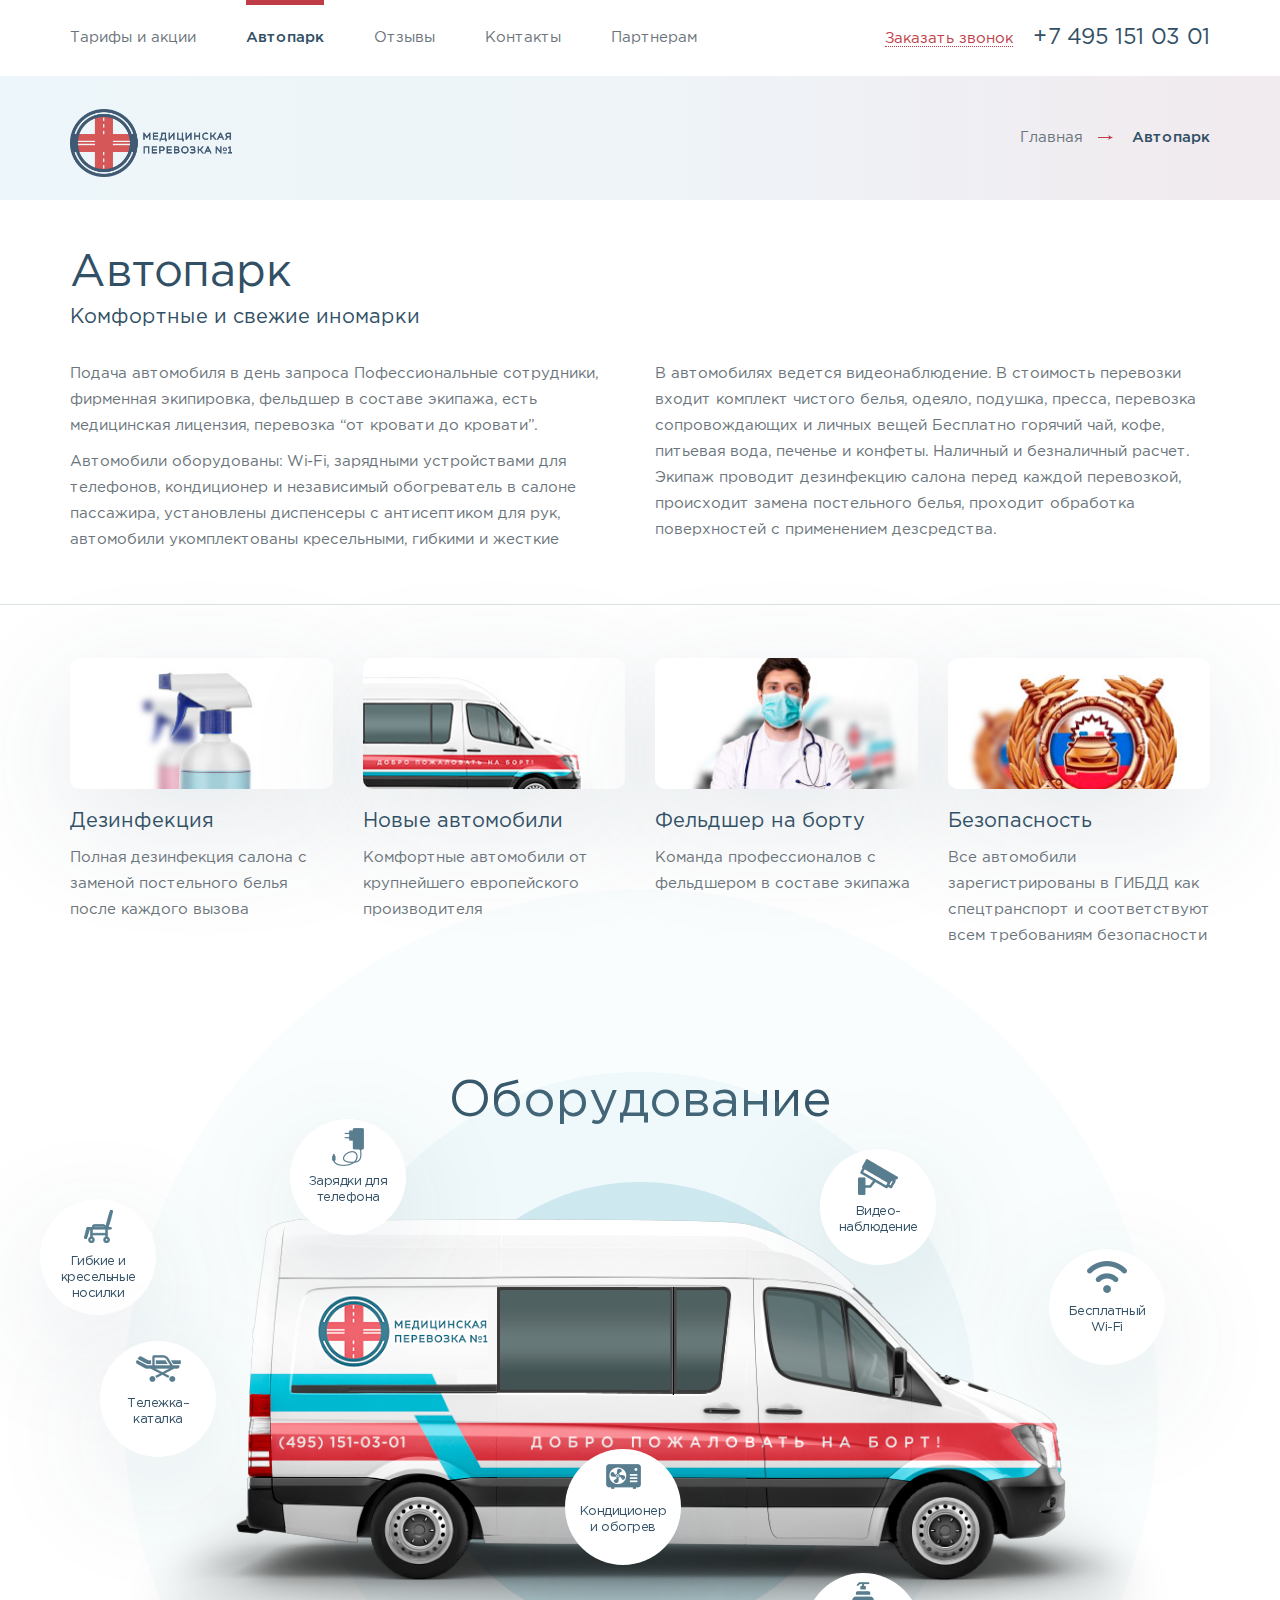
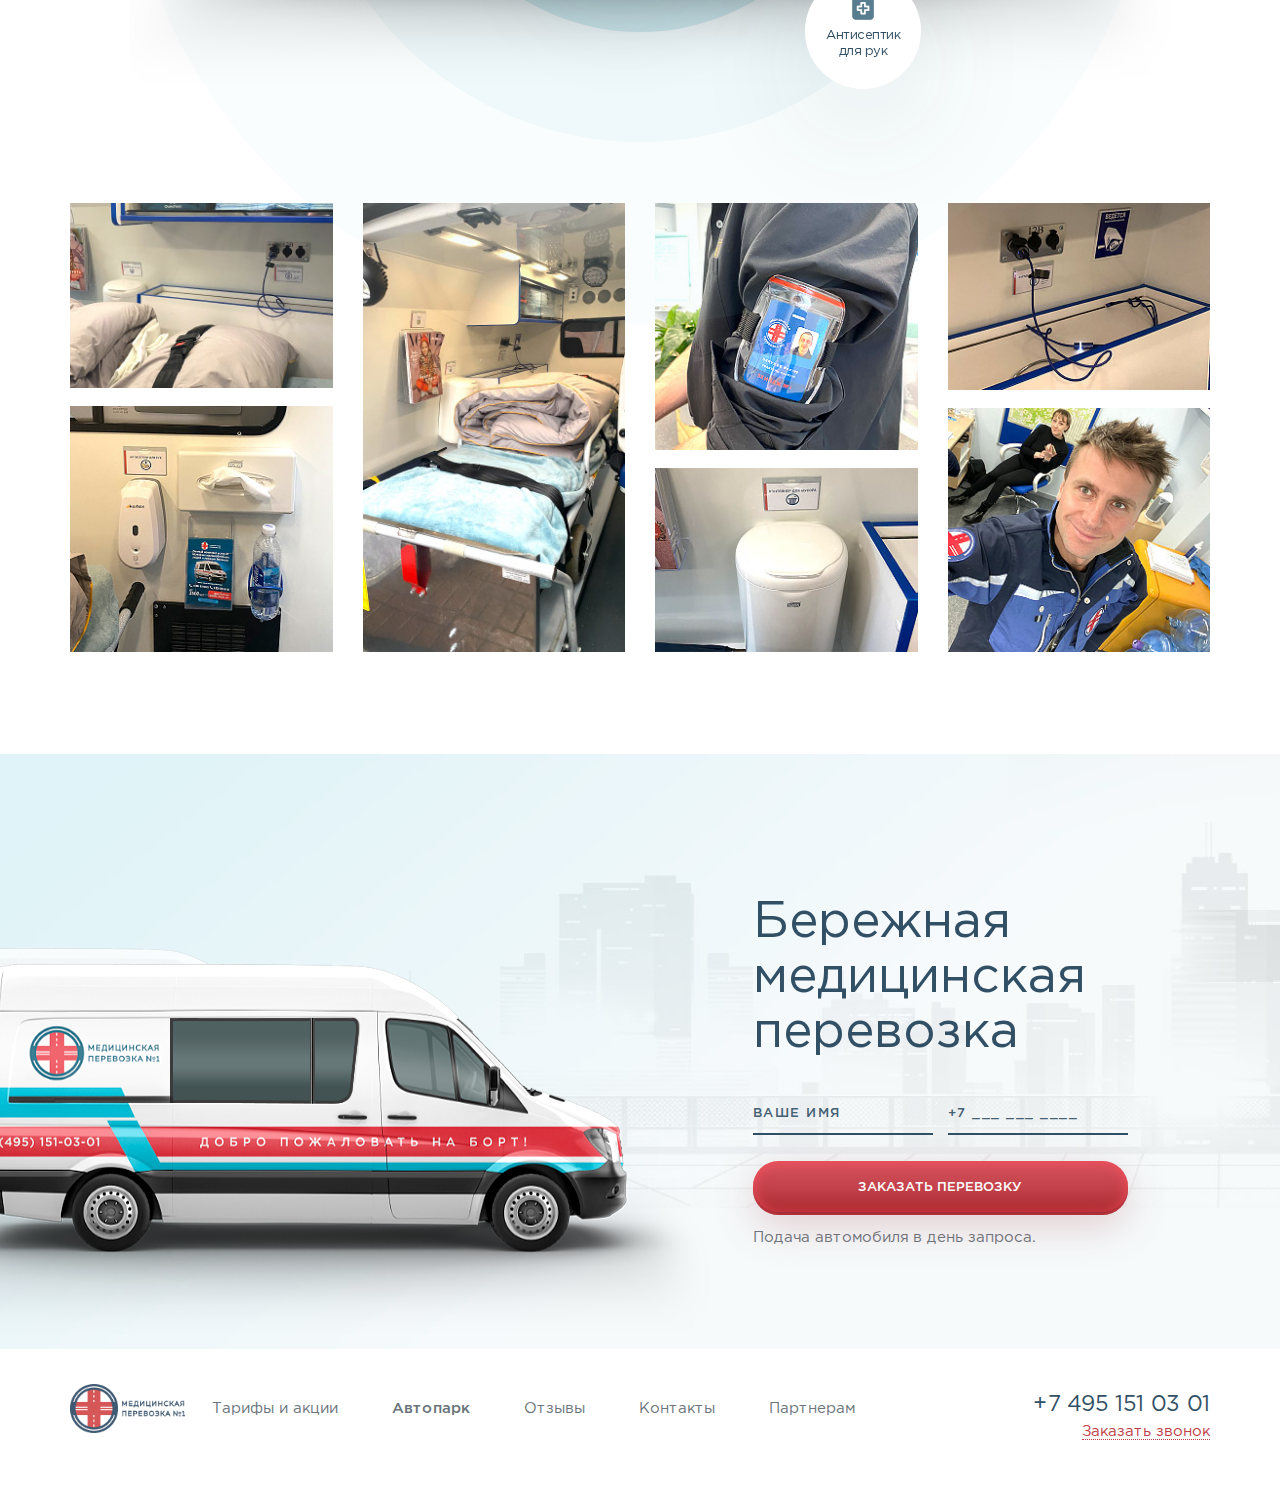
==== commit 81559034: "files" ====
--- a/docs/car-park.html
+++ b/docs/car-park.html
@@ -20,7 +20,7 @@
 		<link rel="icon" href="images/touch/favicon-96x96.png" sizes="96x96">
 		<link rel="icon" href="images/touch/android-icon-192x192.png" sizes="196x196">
 		<link rel="manifest" href="images/touch/manifest.json">
-		<link rel="stylesheet" href="css/main.css?v=1598187028177">
+		<link rel="stylesheet" href="css/main.css?v=1598715383746">
 	</head>
 	<body>
 		<header>
@@ -49,198 +49,199 @@
 				</div>
 			</div>
 		</header>
-		<div class="wrapper"></div>
-		<div class="breadcrumb-container">
-			<div class="container">
-				<div class="row">
-					<div class="col-xs-12 col-sm-3">
-						<div class="logo"><a href="index.html"><img class="img-responsive" src="images/logo.png" alt="logo"></a></div>
-					</div>
-					<div class="col-xs-12 col-sm-9">
-						<ul class="breadcrumb-nav">
-							<li><a href="index.html">Главная</a></li>
-							<li class="is-active">Автопарк</li>
-						</ul>
+		<div class="wrapper">
+			<div class="breadcrumb-container">
+				<div class="container">
+					<div class="row">
+						<div class="col-xs-12 col-sm-3">
+							<div class="logo"><a href="index.html"><img class="img-responsive" src="images/logo.png" alt="logo"></a></div>
+						</div>
+						<div class="col-xs-12 col-sm-9">
+							<ul class="breadcrumb-nav">
+								<li><a href="index.html">Главная</a></li>
+								<li class="is-active">Автопарк</li>
+							</ul>
+						</div>
 					</div>
 				</div>
 			</div>
-		</div>
-		<div class="clear">
-			<section class="content-page">
-				<div class="clear"></div>
-				<div class="reviews-container">
+			<div class="clear">
+				<section class="content-page">
+					<div class="clear"></div>
+					<div class="reviews-container">
+						<div class="container">
+							<div class="row">
+								<div class="col-sm-6 col-xs-12">
+									<div class="page-title">
+										<h1>Автопарк</h1>
+										<div class="clear"></div>
+										<div class="page-sub-title">Комфортные и свежие иномарки</div>
+									</div>
+								</div>
+								<div class="clear"></div>
+								<div class="col-sm-6 col-xs-12 review-text">
+									<p>Подача автомобиля в день запроса Пофессиональные сотрудники, фирменная экипировка, фельдшер в составе экипажа, есть медицинская лицензия, перевозка “от кровати до кровати”.</p>
+									<p>Автомобили оборудованы: Wi-Fi, зарядными устройствами для телефонов, кондиционер и независимый обогреватель в салоне пассажира, установлены диспенсеры с антисептиком для рук, автомобили укомплектованы кресельными, гибкими и жесткие </p>
+								</div>
+								<div class="col-sm-6 col-xs-12 review-text">
+									<p>В автомобилях ведется видеонаблюдение. В стоимость перевозки входит комплект чистого белья, одеяло, подушка, пресса, перевозка сопровождающих и личных вещей Бесплатно горячий чай, кофе, питьевая вода, печенье и конфеты. Наличный и безналичный расчет. Экипаж проводит дезинфекцию салона перед каждой перевозкой, происходит замена постельного белья, проходит обработка поверхностей с применением дезсредства.</p>
+								</div>
+							</div>
+						</div>
+					</div>
+					<div class="clear"></div>
+					<div class="triger-car-container">
+						<div class="container">
+							<div class="row">
+								<div class="col-xs-12 col-sm-3 triger-car-col">
+									<div class="triger-car-box">
+										<div class="triger-car-img"><img class="img-responsive" src="images/car-trigers/img1.jpg" alt="#"></div>
+										<div class="triger-car-title">Дезинфекция</div>
+										<p>Полная дезинфекция салона с заменой постельного белья после каждого вызова</p>
+									</div>
+								</div>
+								<div class="col-xs-12 col-sm-3 triger-car-col">
+									<div class="triger-car-box">
+										<div class="triger-car-img"><img class="img-responsive" src="images/car-trigers/img2.jpg" alt="#"></div>
+										<div class="triger-car-title">Новые автомобили</div>
+										<p>Комфортные автомобили от крупнейшего европейского производителя</p>
+									</div>
+								</div>
+								<div class="col-xs-12 col-sm-3 triger-car-col">
+									<div class="triger-car-box">
+										<div class="triger-car-img"><img class="img-responsive" src="images/car-trigers/img3.jpg" alt="#"></div>
+										<div class="triger-car-title">Фельдшер на борту</div>
+										<p>Команда профессионалов с фельдшером в составе экипажа</p>
+									</div>
+								</div>
+								<div class="col-xs-12 col-sm-3 triger-car-col">
+									<div class="triger-car-box">
+										<div class="triger-car-img"><img class="img-responsive" src="images/car-trigers/img4.jpg" alt="#"></div>
+										<div class="triger-car-title">Безопасность</div>
+										<p>Все автомобили зарегистрированы в ГИБДД как спецтранспорт и соответствуют всем требованиям безопасности</p>
+									</div>
+								</div>
+							</div>
+						</div>
+					</div>
+					<div class="clear"></div>
+					<div class="equipment-home equipment-car-park">
+						<div class="container">
+							<div class="row">
+								<div class="col-xs-12">
+									<div class="equipment-content">
+										<div class="equipment-loader">
+											<div class="circle"></div>
+											<div class="circle"></div>
+											<div class="circle"></div>
+										</div>
+										<div class="h1 text-center">Оборудование</div>
+										<div class="equipment-img"><img src="images/car.png" alt="#"></div>
+										<div id="scene">
+											<div class="equipment-box eq1 paralax-box" data-depth="0.2"><span class="eq-img"><img src="images/sprites/png/icon-eq1.png" alt="#"></span><span class="eq-text">Гибкие и кресельные носилки</span></div>
+											<div class="equipment-box eq2 paralax-box" data-depth="0.2"><span class="eq-img"><img src="images/sprites/png/icon-eq2.png" alt="#"></span><span class="eq-text"> Тележка– <br> каталка</span></div>
+											<div class="equipment-box eq3 paralax-box" data-depth="0.2"><span class="eq-img"><img src="images/sprites/png/icon-eq3.png" alt="#"></span><span class="eq-text">Зарядки для телефона</span></div>
+											<div class="equipment-box eq4 paralax-box" data-depth="0.2"><span class="eq-img"><img src="images/sprites/png/icon-eq4.png" alt="#"></span><span class="eq-text">Кондиционер <br> и обогрев</span></div>
+											<div class="equipment-box eq5 paralax-box" data-depth="0.2"><span class="eq-img"><img src="images/sprites/png/icon-eq5.png" alt="#"></span><span class="eq-text">Видео-<br> наблюдение</span></div>
+											<div class="equipment-box eq6 paralax-box" data-depth="0.2"><span class="eq-img"><img src="images/sprites/png/icon-eq6.png" alt="#"></span><span class="eq-text">Антисептик <br> для рук</span></div>
+											<div class="equipment-box eq7 paralax-box" data-depth="0.2"><span class="eq-img"><img src="images/sprites/png/icon-eq7.png" alt="#"></span><span class="eq-text">Бесплатный <br> Wi-Fi</span></div>
+										</div>
+									</div>
+								</div>
+							</div>
+						</div>
+					</div>
+					<div class="clear"></div>
+					<div class="gallery-home">
+						<div class="container">
+							<div class="row d-flex flex-wrap" uk-lightbox="animation: scale">
+								<div class="d-flex col-sm-3 col-xs-6">
+									<div class="row d-flex flex-wrap">
+										<div class="col-xs-12 d-flex"><a class="d-flex gallery-link" href="images/gallery/img1.jpg"><img src="images/gallery/img1.jpg" alt="#"></a></div>
+										<div class="col-xs-12 d-flex"><a class="d-flex gallery-link" href="images/gallery/img2.jpg"><img src="images/gallery/img2.jpg" alt="#"></a></div>
+									</div>
+								</div>
+								<div class="d-flex col-sm-3 col-xs-6"><a class="d-flex gallery-link" href="images/gallery/img3.jpg"><img src="images/gallery/img3.jpg" alt="#"></a></div>
+								<div class="d-flex col-sm-3 col-xs-6">
+									<div class="row d-flex flex-wrap">
+										<div class="col-xs-12 d-flex"><a class="d-flex gallery-link" href="images/gallery/img4.jpg"><img src="images/gallery/img4.jpg" alt="#"></a></div>
+										<div class="col-xs-12 d-flex"><a class="d-flex gallery-link" href="images/gallery/img5.jpg"><img src="images/gallery/img5.jpg" alt="#"></a></div>
+									</div>
+								</div>
+								<div class="d-flex col-sm-3 col-xs-6">
+									<div class="row d-flex flex-wrap">
+										<div class="col-xs-12 d-flex"><a class="d-flex gallery-link" href="images/gallery/img6.jpg"><img src="images/gallery/img6.jpg" alt="#"></a></div>
+										<div class="col-xs-12 d-flex"><a class="d-flex gallery-link" href="images/gallery/img7.jpg"><img src="images/gallery/img7.jpg" alt="#"></a></div>
+									</div>
+								</div>
+							</div>
+						</div>
+					</div>
+					<div class="clear"></div>
+					<div class="medical-transportation-home">
+						<div class="container">
+							<div class="row">
+								<div class="col-lg-7 col-sm-6 xs-hidden">
+									<div id="medicalScene">
+										<div class="medical-img1 paralax-box" data-depth="0.2">
+											<picture>
+												<source media="(max-width: 767px)" type="image/jpg" srcset="images/dote.png"><img src="images/medical-img1.png" alt="#">
+											</picture>
+										</div>
+										<div class="medical-img2 paralax-box" data-depth="0.3">
+											<picture>
+												<source media="(max-width: 767px)" type="image/jpg" srcset="images/dote.png">
+											</picture><img src="images/medical-img2.png" alt="#">
+										</div>
+									</div>
+								</div>
+								<div class="col-lg-5 col-sm-6 col-xs-12">
+									<div class="medical-transportation-content medical-transportation-tarif">
+										<div class="h1">Бережная <br> медицинская <br> перевозка</div>
+										<div class="clear"></div>
+										<form class="uk-grid-small cupon-form" action="#" method="post" uk-grid="">
+											<div class="uk-width-1-2@s">
+												<input class="uk-input" type="text" placeholder="ваше имя">
+											</div>
+											<div class="uk-width-1-2@s">
+												<input class="uk-input" type="tel" placeholder="+7 ___ ___ ____">
+											</div>
+											<div class="uk-width-1-1">
+												<button class="btn btn-red width-100 mb-0" type="submit"><span>заказать перевозку</span></button>
+											</div>
+										</form>
+										<div class="clear"></div>
+										<p>Подача автомобиля в день запроса.</p>
+									</div>
+								</div>
+							</div>
+						</div>
+					</div>
+				</section>
+				<footer>
 					<div class="container">
 						<div class="row">
-							<div class="col-sm-6 col-xs-12">
-								<div class="page-title">
-									<h1>Автопарк</h1>
-									<div class="clear"></div>
-									<div class="page-sub-title">Комфортные и свежие иномарки</div>
-								</div>
-							</div>
-							<div class="clear"></div>
-							<div class="col-sm-6 col-xs-12 review-text">
-								<p>Подача автомобиля в день запроса Пофессиональные сотрудники, фирменная экипировка, фельдшер в составе экипажа, есть медицинская лицензия, перевозка “от кровати до кровати”.</p>
-								<p>Автомобили оборудованы: Wi-Fi, зарядными устройствами для телефонов, кондиционер и независимый обогреватель в салоне пассажира, установлены диспенсеры с антисептиком для рук, автомобили укомплектованы кресельными, гибкими и жесткие </p>
-							</div>
-							<div class="col-sm-6 col-xs-12 review-text">
-								<p>В автомобилях ведется видеонаблюдение. В стоимость перевозки входит комплект чистого белья, одеяло, подушка, пресса, перевозка сопровождающих и личных вещей Бесплатно горячий чай, кофе, питьевая вода, печенье и конфеты. Наличный и безналичный расчет. Экипаж проводит дезинфекцию салона перед каждой перевозкой, происходит замена постельного белья, проходит обработка поверхностей с применением дезсредства.</p>
-							</div>
-						</div>
-					</div>
-				</div>
-				<div class="clear"></div>
-				<div class="triger-car-container">
-					<div class="container">
-						<div class="row">
-							<div class="col-xs-12 col-sm-3 triger-car-col">
-								<div class="triger-car-box">
-									<div class="triger-car-img"><img class="img-responsive" src="images/car-trigers/img1.jpg" alt="#"></div>
-									<div class="triger-car-title">Дезинфекция</div>
-									<p>Полная дезинфекция салона с заменой постельного белья после каждого вызова</p>
-								</div>
-							</div>
-							<div class="col-xs-12 col-sm-3 triger-car-col">
-								<div class="triger-car-box">
-									<div class="triger-car-img"><img class="img-responsive" src="images/car-trigers/img2.jpg" alt="#"></div>
-									<div class="triger-car-title">Новые автомобили</div>
-									<p>Комфортные автомобили от крупнейшего европейского производителя</p>
-								</div>
-							</div>
-							<div class="col-xs-12 col-sm-3 triger-car-col">
-								<div class="triger-car-box">
-									<div class="triger-car-img"><img class="img-responsive" src="images/car-trigers/img3.jpg" alt="#"></div>
-									<div class="triger-car-title">Фельдшер на борту</div>
-									<p>Команда профессионалов с фельдшером в составе экипажа</p>
-								</div>
-							</div>
-							<div class="col-xs-12 col-sm-3 triger-car-col">
-								<div class="triger-car-box">
-									<div class="triger-car-img"><img class="img-responsive" src="images/car-trigers/img4.jpg" alt="#"></div>
-									<div class="triger-car-title">Безопасность</div>
-									<p>Все автомобили зарегистрированы в ГИБДД как спецтранспорт и соответствуют всем требованиям безопасности</p>
-								</div>
-							</div>
-						</div>
-					</div>
-				</div>
-				<div class="clear"></div>
-				<div class="equipment-home equipment-car-park">
-					<div class="container">
-						<div class="row">
-							<div class="col-xs-12">
-								<div class="equipment-content">
-									<div class="equipment-loader">
-										<div class="circle"></div>
-										<div class="circle"></div>
-										<div class="circle"></div>
-									</div>
-									<div class="h1 text-center">Оборудование</div>
-									<div class="equipment-img"><img src="images/car.png" alt="#"></div>
-									<div id="scene">
-										<div class="equipment-box eq1 paralax-box" data-depth="0.2"><span class="eq-img"><img src="images/sprites/png/icon-eq1.png" alt="#"></span><span class="eq-text">Гибкие и кресельные носилки</span></div>
-										<div class="equipment-box eq2 paralax-box" data-depth="0.2"><span class="eq-img"><img src="images/sprites/png/icon-eq2.png" alt="#"></span><span class="eq-text"> Тележка– <br> каталка</span></div>
-										<div class="equipment-box eq3 paralax-box" data-depth="0.2"><span class="eq-img"><img src="images/sprites/png/icon-eq3.png" alt="#"></span><span class="eq-text">Зарядки для телефона</span></div>
-										<div class="equipment-box eq4 paralax-box" data-depth="0.2"><span class="eq-img"><img src="images/sprites/png/icon-eq4.png" alt="#"></span><span class="eq-text">Кондиционер <br> и обогрев</span></div>
-										<div class="equipment-box eq5 paralax-box" data-depth="0.2"><span class="eq-img"><img src="images/sprites/png/icon-eq5.png" alt="#"></span><span class="eq-text">Видео-<br> наблюдение</span></div>
-										<div class="equipment-box eq6 paralax-box" data-depth="0.2"><span class="eq-img"><img src="images/sprites/png/icon-eq6.png" alt="#"></span><span class="eq-text">Антисептик <br> для рук</span></div>
-										<div class="equipment-box eq7 paralax-box" data-depth="0.2"><span class="eq-img"><img src="images/sprites/png/icon-eq7.png" alt="#"></span><span class="eq-text">Бесплатный <br> Wi-Fi</span></div>
-									</div>
-								</div>
-							</div>
-						</div>
-					</div>
-				</div>
-				<div class="clear"></div>
-				<div class="gallery-home">
-					<div class="container">
-						<div class="row d-flex flex-wrap" uk-lightbox="animation: scale">
-							<div class="d-flex col-sm-3 col-xs-6">
-								<div class="row d-flex flex-wrap">
-									<div class="col-xs-12 d-flex"><a class="d-flex gallery-link" href="images/gallery/img1.jpg"><img src="images/gallery/img1.jpg" alt="#"></a></div>
-									<div class="col-xs-12 d-flex"><a class="d-flex gallery-link" href="images/gallery/img2.jpg"><img src="images/gallery/img2.jpg" alt="#"></a></div>
-								</div>
-							</div>
-							<div class="d-flex col-sm-3 col-xs-6"><a class="d-flex gallery-link" href="images/gallery/img3.jpg"><img src="images/gallery/img3.jpg" alt="#"></a></div>
-							<div class="d-flex col-sm-3 col-xs-6">
-								<div class="row d-flex flex-wrap">
-									<div class="col-xs-12 d-flex"><a class="d-flex gallery-link" href="images/gallery/img4.jpg"><img src="images/gallery/img4.jpg" alt="#"></a></div>
-									<div class="col-xs-12 d-flex"><a class="d-flex gallery-link" href="images/gallery/img5.jpg"><img src="images/gallery/img5.jpg" alt="#"></a></div>
-								</div>
-							</div>
-							<div class="d-flex col-sm-3 col-xs-6">
-								<div class="row d-flex flex-wrap">
-									<div class="col-xs-12 d-flex"><a class="d-flex gallery-link" href="images/gallery/img6.jpg"><img src="images/gallery/img6.jpg" alt="#"></a></div>
-									<div class="col-xs-12 d-flex"><a class="d-flex gallery-link" href="images/gallery/img7.jpg"><img src="images/gallery/img7.jpg" alt="#"></a></div>
-								</div>
-							</div>
-						</div>
-					</div>
-				</div>
-				<div class="clear"></div>
-				<div class="medical-transportation-home">
-					<div class="container">
-						<div class="row">
-							<div class="col-lg-7 col-sm-6 xs-hidden">
-								<div id="medicalScene">
-									<div class="medical-img1 paralax-box" data-depth="0.2">
-										<picture>
-											<source media="(max-width: 767px)" type="image/jpg" srcset="images/dote.png"><img src="images/medical-img1.png" alt="#">
-										</picture>
-									</div>
-									<div class="medical-img2 paralax-box" data-depth="0.3">
-										<picture>
-											<source media="(max-width: 767px)" type="image/jpg" srcset="images/dote.png">
-										</picture><img src="images/medical-img2.png" alt="#">
-									</div>
-								</div>
-							</div>
-							<div class="col-lg-5 col-sm-6 col-xs-12">
-								<div class="medical-transportation-content medical-transportation-tarif">
-									<div class="h1">Бережная <br> медицинская <br> перевозка</div>
-									<div class="clear"></div>
-									<form class="uk-grid-small cupon-form" action="#" method="post" uk-grid="">
-										<div class="uk-width-1-2@s">
-											<input class="uk-input" type="text" placeholder="ваше имя">
-										</div>
-										<div class="uk-width-1-2@s">
-											<input class="uk-input" type="tel" placeholder="+7 ___ ___ ____">
-										</div>
-										<div class="uk-width-1-1">
-											<button class="btn btn-red width-100 mb-0" type="submit"><span>заказать перевозку</span></button>
-										</div>
-									</form>
-									<div class="clear"></div>
-									<p>Подача автомобиля в день запроса.</p>
-								</div>
-							</div>
-						</div>
-					</div>
-				</div>
-			</section>
-			<footer>
-				<div class="container">
-					<div class="row">
-						<div class="col-lg-9 col-sm-8 col-xs-12">
-							<div class="footer-content">
-								<div class="f-logo"><a href="index.html"><img class="img-responsive" src="images/logo.png" alt="#"></a></div>
-								<ul class="f-nav">
-									<li><a href="tarif.html">Тарифы и акции</a></li>
-									<li class="is-active"><a href="car-park.html">Автопарк</a></li>
-									<li><a href="reviews.html">Отзывы</a></li>
-									<li><a href="contacts.html">Контакты</a></li>
-									<li><a href="partners.html">Партнерам</a></li>
-								</ul>
-							</div>
-						</div>
-						<div class="col-lg-3 col-sm-4 col-xs-12">
-							<div class="footer-right-box"><a class="head-link-phone" href="tel:+74951510301">+7 495 151 03 01</a>
-								<div class="clear"></div><span class="head-right-call"><a class="btn-request-call" href="#" uk-toggle="target: #modal-call-back">Заказать звонок</a></span>
-							</div>
-						</div>
-					</div>
-				</div>
-			</footer>
+							<div class="col-lg-9 col-sm-8 col-xs-12">
+								<div class="footer-content">
+									<div class="f-logo"><a href="index.html"><img class="img-responsive" src="images/logo.png" alt="#"></a></div>
+									<ul class="f-nav">
+										<li><a href="tarif.html">Тарифы и акции</a></li>
+										<li class="is-active"><a href="car-park.html">Автопарк</a></li>
+										<li><a href="reviews.html">Отзывы</a></li>
+										<li><a href="contacts.html">Контакты</a></li>
+										<li><a href="partners.html">Партнерам</a></li>
+									</ul>
+								</div>
+							</div>
+							<div class="col-lg-3 col-sm-4 col-xs-12">
+								<div class="footer-right-box"><a class="head-link-phone" href="tel:+74951510301">+7 495 151 03 01</a>
+									<div class="clear"></div><span class="head-right-call"><a class="btn-request-call" href="#" uk-toggle="target: #modal-call-back">Заказать звонок</a></span>
+								</div>
+							</div>
+						</div>
+					</div>
+				</footer>
+			</div>
 		</div>
 		<div class="modal-template modal-template-style-one uk-modal" id="modal-call-back" uk-modal="">
 			<div class="uk-modal-dialog uk-modal-body uk-margin-auto-vertical">
@@ -342,7 +343,9 @@
 				<p>скоро свяжемся с вами</p>
 			</div>
 		</div>
-		<script src="js/vendor.js?v=1598187028177"></script>
-		<script src="js/main.js?v=1598187028177"></script>
+		<script src="js/vendor.js?v=1598715383746"></script>
+		<script src="js/main.js?v=1598715383746"></script>
+		<script src="js/aos.js?v=1598715383746"></script>
+		<script>AOS.init();</script>
 	</body>
 </html>--- a/docs/css/main.css
+++ b/docs/css/main.css
@@ -12835,7 +12835,7 @@
   display: block;
   position: absolute; }
 
-.d-block, .rb-select, header, .wrapper, .content-page, .screen-one, .slider-utp, .utp-slide-img, .about-home, .about-home-content, .about-home-video-cover, .equipment-home, .included-cost-home, .included-cost-box, .gallery-home, .cupon-home, .cupon-content, .reviews-home, .triger-home, .triger-box, .medical-transportation-home, .medical-transportation-content, footer, .breadcrumb-container, .tarif-container, .tarif-list, .tarif-calc-container, .calc-box, #map1, .reviews-container, .reviews-video-container, .reviews-book-container, .book-review-content, .book-review-img, .triger-car-container, .triger-car-box, .triger-car-img, .triger-car-title, .partner-container, .map-container {
+.d-block, .rb-select, header, .wrapper, .content-page, .screen-one, .slider-utp, .utp-slide-img, .about-home, .about-home-content, .about-home-video-cover, .equipment-home, .included-cost-home, .included-cost-box, .gallery-home, .cupon-home, .cupon-content, .reviews-home, .triger-home, .triger-box, .medical-transportation-home, .medical-transportation-content, .medical-scene, footer, .breadcrumb-container, .tarif-container, .tarif-list, .tarif-calc-container, .calc-box, #map1, .reviews-container, .reviews-video-container, .reviews-book-container, .book-review-content, .book-review-img, .triger-car-container, .triger-car-box, .triger-car-img, .triger-car-title, .partner-container, .map-container {
   display: block;
   float: left;
   width: 100%; }
@@ -13276,6 +13276,1414 @@
     left: auto; }
   .visible-md {
     display: none !important; } }
+
+[data-aos][data-aos][data-aos-duration="50"], body[data-aos-duration="50"] [data-aos] {
+  -webkit-transition-duration: 50ms;
+     -moz-transition-duration: 50ms;
+       -o-transition-duration: 50ms;
+          transition-duration: 50ms; }
+
+[data-aos][data-aos][data-aos-delay="50"], body[data-aos-delay="50"] [data-aos] {
+  -webkit-transition-delay: 0;
+     -moz-transition-delay: 0;
+       -o-transition-delay: 0;
+          transition-delay: 0; }
+
+[data-aos][data-aos][data-aos-delay="50"].aos-animate, body[data-aos-delay="50"] [data-aos].aos-animate {
+  -webkit-transition-delay: 50ms;
+     -moz-transition-delay: 50ms;
+       -o-transition-delay: 50ms;
+          transition-delay: 50ms; }
+
+[data-aos][data-aos][data-aos-duration="100"], body[data-aos-duration="100"] [data-aos] {
+  -webkit-transition-duration: .1s;
+     -moz-transition-duration: .1s;
+       -o-transition-duration: .1s;
+          transition-duration: .1s; }
+
+[data-aos][data-aos][data-aos-delay="100"], body[data-aos-delay="100"] [data-aos] {
+  -webkit-transition-delay: 0;
+     -moz-transition-delay: 0;
+       -o-transition-delay: 0;
+          transition-delay: 0; }
+
+[data-aos][data-aos][data-aos-delay="100"].aos-animate, body[data-aos-delay="100"] [data-aos].aos-animate {
+  -webkit-transition-delay: .1s;
+     -moz-transition-delay: .1s;
+       -o-transition-delay: .1s;
+          transition-delay: .1s; }
+
+[data-aos][data-aos][data-aos-duration="150"], body[data-aos-duration="150"] [data-aos] {
+  -webkit-transition-duration: .15s;
+     -moz-transition-duration: .15s;
+       -o-transition-duration: .15s;
+          transition-duration: .15s; }
+
+[data-aos][data-aos][data-aos-delay="150"], body[data-aos-delay="150"] [data-aos] {
+  -webkit-transition-delay: 0;
+     -moz-transition-delay: 0;
+       -o-transition-delay: 0;
+          transition-delay: 0; }
+
+[data-aos][data-aos][data-aos-delay="150"].aos-animate, body[data-aos-delay="150"] [data-aos].aos-animate {
+  -webkit-transition-delay: .15s;
+     -moz-transition-delay: .15s;
+       -o-transition-delay: .15s;
+          transition-delay: .15s; }
+
+[data-aos][data-aos][data-aos-duration="200"], body[data-aos-duration="200"] [data-aos] {
+  -webkit-transition-duration: .2s;
+     -moz-transition-duration: .2s;
+       -o-transition-duration: .2s;
+          transition-duration: .2s; }
+
+[data-aos][data-aos][data-aos-delay="200"], body[data-aos-delay="200"] [data-aos] {
+  -webkit-transition-delay: 0;
+     -moz-transition-delay: 0;
+       -o-transition-delay: 0;
+          transition-delay: 0; }
+
+[data-aos][data-aos][data-aos-delay="200"].aos-animate, body[data-aos-delay="200"] [data-aos].aos-animate {
+  -webkit-transition-delay: .2s;
+     -moz-transition-delay: .2s;
+       -o-transition-delay: .2s;
+          transition-delay: .2s; }
+
+[data-aos][data-aos][data-aos-duration="250"], body[data-aos-duration="250"] [data-aos] {
+  -webkit-transition-duration: .25s;
+     -moz-transition-duration: .25s;
+       -o-transition-duration: .25s;
+          transition-duration: .25s; }
+
+[data-aos][data-aos][data-aos-delay="250"], body[data-aos-delay="250"] [data-aos] {
+  -webkit-transition-delay: 0;
+     -moz-transition-delay: 0;
+       -o-transition-delay: 0;
+          transition-delay: 0; }
+
+[data-aos][data-aos][data-aos-delay="250"].aos-animate, body[data-aos-delay="250"] [data-aos].aos-animate {
+  -webkit-transition-delay: .25s;
+     -moz-transition-delay: .25s;
+       -o-transition-delay: .25s;
+          transition-delay: .25s; }
+
+[data-aos][data-aos][data-aos-duration="300"], body[data-aos-duration="300"] [data-aos] {
+  -webkit-transition-duration: .3s;
+     -moz-transition-duration: .3s;
+       -o-transition-duration: .3s;
+          transition-duration: .3s; }
+
+[data-aos][data-aos][data-aos-delay="300"], body[data-aos-delay="300"] [data-aos] {
+  -webkit-transition-delay: 0;
+     -moz-transition-delay: 0;
+       -o-transition-delay: 0;
+          transition-delay: 0; }
+
+[data-aos][data-aos][data-aos-delay="300"].aos-animate, body[data-aos-delay="300"] [data-aos].aos-animate {
+  -webkit-transition-delay: .3s;
+     -moz-transition-delay: .3s;
+       -o-transition-delay: .3s;
+          transition-delay: .3s; }
+
+[data-aos][data-aos][data-aos-duration="350"], body[data-aos-duration="350"] [data-aos] {
+  -webkit-transition-duration: .35s;
+     -moz-transition-duration: .35s;
+       -o-transition-duration: .35s;
+          transition-duration: .35s; }
+
+[data-aos][data-aos][data-aos-delay="350"], body[data-aos-delay="350"] [data-aos] {
+  -webkit-transition-delay: 0;
+     -moz-transition-delay: 0;
+       -o-transition-delay: 0;
+          transition-delay: 0; }
+
+[data-aos][data-aos][data-aos-delay="350"].aos-animate, body[data-aos-delay="350"] [data-aos].aos-animate {
+  -webkit-transition-delay: .35s;
+     -moz-transition-delay: .35s;
+       -o-transition-delay: .35s;
+          transition-delay: .35s; }
+
+[data-aos][data-aos][data-aos-duration="400"], body[data-aos-duration="400"] [data-aos] {
+  -webkit-transition-duration: .4s;
+     -moz-transition-duration: .4s;
+       -o-transition-duration: .4s;
+          transition-duration: .4s; }
+
+[data-aos][data-aos][data-aos-delay="400"], body[data-aos-delay="400"] [data-aos] {
+  -webkit-transition-delay: 0;
+     -moz-transition-delay: 0;
+       -o-transition-delay: 0;
+          transition-delay: 0; }
+
+[data-aos][data-aos][data-aos-delay="400"].aos-animate, body[data-aos-delay="400"] [data-aos].aos-animate {
+  -webkit-transition-delay: .4s;
+     -moz-transition-delay: .4s;
+       -o-transition-delay: .4s;
+          transition-delay: .4s; }
+
+[data-aos][data-aos][data-aos-duration="450"], body[data-aos-duration="450"] [data-aos] {
+  -webkit-transition-duration: .45s;
+     -moz-transition-duration: .45s;
+       -o-transition-duration: .45s;
+          transition-duration: .45s; }
+
+[data-aos][data-aos][data-aos-delay="450"], body[data-aos-delay="450"] [data-aos] {
+  -webkit-transition-delay: 0;
+     -moz-transition-delay: 0;
+       -o-transition-delay: 0;
+          transition-delay: 0; }
+
+[data-aos][data-aos][data-aos-delay="450"].aos-animate, body[data-aos-delay="450"] [data-aos].aos-animate {
+  -webkit-transition-delay: .45s;
+     -moz-transition-delay: .45s;
+       -o-transition-delay: .45s;
+          transition-delay: .45s; }
+
+[data-aos][data-aos][data-aos-duration="500"], body[data-aos-duration="500"] [data-aos] {
+  -webkit-transition-duration: .5s;
+     -moz-transition-duration: .5s;
+       -o-transition-duration: .5s;
+          transition-duration: .5s; }
+
+[data-aos][data-aos][data-aos-delay="500"], body[data-aos-delay="500"] [data-aos] {
+  -webkit-transition-delay: 0;
+     -moz-transition-delay: 0;
+       -o-transition-delay: 0;
+          transition-delay: 0; }
+
+[data-aos][data-aos][data-aos-delay="500"].aos-animate, body[data-aos-delay="500"] [data-aos].aos-animate {
+  -webkit-transition-delay: .5s;
+     -moz-transition-delay: .5s;
+       -o-transition-delay: .5s;
+          transition-delay: .5s; }
+
+[data-aos][data-aos][data-aos-duration="550"], body[data-aos-duration="550"] [data-aos] {
+  -webkit-transition-duration: .55s;
+     -moz-transition-duration: .55s;
+       -o-transition-duration: .55s;
+          transition-duration: .55s; }
+
+[data-aos][data-aos][data-aos-delay="550"], body[data-aos-delay="550"] [data-aos] {
+  -webkit-transition-delay: 0;
+     -moz-transition-delay: 0;
+       -o-transition-delay: 0;
+          transition-delay: 0; }
+
+[data-aos][data-aos][data-aos-delay="550"].aos-animate, body[data-aos-delay="550"] [data-aos].aos-animate {
+  -webkit-transition-delay: .55s;
+     -moz-transition-delay: .55s;
+       -o-transition-delay: .55s;
+          transition-delay: .55s; }
+
+[data-aos][data-aos][data-aos-duration="600"], body[data-aos-duration="600"] [data-aos] {
+  -webkit-transition-duration: .6s;
+     -moz-transition-duration: .6s;
+       -o-transition-duration: .6s;
+          transition-duration: .6s; }
+
+[data-aos][data-aos][data-aos-delay="600"], body[data-aos-delay="600"] [data-aos] {
+  -webkit-transition-delay: 0;
+     -moz-transition-delay: 0;
+       -o-transition-delay: 0;
+          transition-delay: 0; }
+
+[data-aos][data-aos][data-aos-delay="600"].aos-animate, body[data-aos-delay="600"] [data-aos].aos-animate {
+  -webkit-transition-delay: .6s;
+     -moz-transition-delay: .6s;
+       -o-transition-delay: .6s;
+          transition-delay: .6s; }
+
+[data-aos][data-aos][data-aos-duration="650"], body[data-aos-duration="650"] [data-aos] {
+  -webkit-transition-duration: .65s;
+     -moz-transition-duration: .65s;
+       -o-transition-duration: .65s;
+          transition-duration: .65s; }
+
+[data-aos][data-aos][data-aos-delay="650"], body[data-aos-delay="650"] [data-aos] {
+  -webkit-transition-delay: 0;
+     -moz-transition-delay: 0;
+       -o-transition-delay: 0;
+          transition-delay: 0; }
+
+[data-aos][data-aos][data-aos-delay="650"].aos-animate, body[data-aos-delay="650"] [data-aos].aos-animate {
+  -webkit-transition-delay: .65s;
+     -moz-transition-delay: .65s;
+       -o-transition-delay: .65s;
+          transition-delay: .65s; }
+
+[data-aos][data-aos][data-aos-duration="700"], body[data-aos-duration="700"] [data-aos] {
+  -webkit-transition-duration: .7s;
+     -moz-transition-duration: .7s;
+       -o-transition-duration: .7s;
+          transition-duration: .7s; }
+
+[data-aos][data-aos][data-aos-delay="700"], body[data-aos-delay="700"] [data-aos] {
+  -webkit-transition-delay: 0;
+     -moz-transition-delay: 0;
+       -o-transition-delay: 0;
+          transition-delay: 0; }
+
+[data-aos][data-aos][data-aos-delay="700"].aos-animate, body[data-aos-delay="700"] [data-aos].aos-animate {
+  -webkit-transition-delay: .7s;
+     -moz-transition-delay: .7s;
+       -o-transition-delay: .7s;
+          transition-delay: .7s; }
+
+[data-aos][data-aos][data-aos-duration="750"], body[data-aos-duration="750"] [data-aos] {
+  -webkit-transition-duration: .75s;
+     -moz-transition-duration: .75s;
+       -o-transition-duration: .75s;
+          transition-duration: .75s; }
+
+[data-aos][data-aos][data-aos-delay="750"], body[data-aos-delay="750"] [data-aos] {
+  -webkit-transition-delay: 0;
+     -moz-transition-delay: 0;
+       -o-transition-delay: 0;
+          transition-delay: 0; }
+
+[data-aos][data-aos][data-aos-delay="750"].aos-animate, body[data-aos-delay="750"] [data-aos].aos-animate {
+  -webkit-transition-delay: .75s;
+     -moz-transition-delay: .75s;
+       -o-transition-delay: .75s;
+          transition-delay: .75s; }
+
+[data-aos][data-aos][data-aos-duration="800"], body[data-aos-duration="800"] [data-aos] {
+  -webkit-transition-duration: .8s;
+     -moz-transition-duration: .8s;
+       -o-transition-duration: .8s;
+          transition-duration: .8s; }
+
+[data-aos][data-aos][data-aos-delay="800"], body[data-aos-delay="800"] [data-aos] {
+  -webkit-transition-delay: 0;
+     -moz-transition-delay: 0;
+       -o-transition-delay: 0;
+          transition-delay: 0; }
+
+[data-aos][data-aos][data-aos-delay="800"].aos-animate, body[data-aos-delay="800"] [data-aos].aos-animate {
+  -webkit-transition-delay: .8s;
+     -moz-transition-delay: .8s;
+       -o-transition-delay: .8s;
+          transition-delay: .8s; }
+
+[data-aos][data-aos][data-aos-duration="850"], body[data-aos-duration="850"] [data-aos] {
+  -webkit-transition-duration: .85s;
+     -moz-transition-duration: .85s;
+       -o-transition-duration: .85s;
+          transition-duration: .85s; }
+
+[data-aos][data-aos][data-aos-delay="850"], body[data-aos-delay="850"] [data-aos] {
+  -webkit-transition-delay: 0;
+     -moz-transition-delay: 0;
+       -o-transition-delay: 0;
+          transition-delay: 0; }
+
+[data-aos][data-aos][data-aos-delay="850"].aos-animate, body[data-aos-delay="850"] [data-aos].aos-animate {
+  -webkit-transition-delay: .85s;
+     -moz-transition-delay: .85s;
+       -o-transition-delay: .85s;
+          transition-delay: .85s; }
+
+[data-aos][data-aos][data-aos-duration="900"], body[data-aos-duration="900"] [data-aos] {
+  -webkit-transition-duration: .9s;
+     -moz-transition-duration: .9s;
+       -o-transition-duration: .9s;
+          transition-duration: .9s; }
+
+[data-aos][data-aos][data-aos-delay="900"], body[data-aos-delay="900"] [data-aos] {
+  -webkit-transition-delay: 0;
+     -moz-transition-delay: 0;
+       -o-transition-delay: 0;
+          transition-delay: 0; }
+
+[data-aos][data-aos][data-aos-delay="900"].aos-animate, body[data-aos-delay="900"] [data-aos].aos-animate {
+  -webkit-transition-delay: .9s;
+     -moz-transition-delay: .9s;
+       -o-transition-delay: .9s;
+          transition-delay: .9s; }
+
+[data-aos][data-aos][data-aos-duration="950"], body[data-aos-duration="950"] [data-aos] {
+  -webkit-transition-duration: .95s;
+     -moz-transition-duration: .95s;
+       -o-transition-duration: .95s;
+          transition-duration: .95s; }
+
+[data-aos][data-aos][data-aos-delay="950"], body[data-aos-delay="950"] [data-aos] {
+  -webkit-transition-delay: 0;
+     -moz-transition-delay: 0;
+       -o-transition-delay: 0;
+          transition-delay: 0; }
+
+[data-aos][data-aos][data-aos-delay="950"].aos-animate, body[data-aos-delay="950"] [data-aos].aos-animate {
+  -webkit-transition-delay: .95s;
+     -moz-transition-delay: .95s;
+       -o-transition-delay: .95s;
+          transition-delay: .95s; }
+
+[data-aos][data-aos][data-aos-duration="1000"], body[data-aos-duration="1000"] [data-aos] {
+  -webkit-transition-duration: 1s;
+     -moz-transition-duration: 1s;
+       -o-transition-duration: 1s;
+          transition-duration: 1s; }
+
+[data-aos][data-aos][data-aos-delay="1000"], body[data-aos-delay="1000"] [data-aos] {
+  -webkit-transition-delay: 0;
+     -moz-transition-delay: 0;
+       -o-transition-delay: 0;
+          transition-delay: 0; }
+
+[data-aos][data-aos][data-aos-delay="1000"].aos-animate, body[data-aos-delay="1000"] [data-aos].aos-animate {
+  -webkit-transition-delay: 1s;
+     -moz-transition-delay: 1s;
+       -o-transition-delay: 1s;
+          transition-delay: 1s; }
+
+[data-aos][data-aos][data-aos-duration="1050"], body[data-aos-duration="1050"] [data-aos] {
+  -webkit-transition-duration: 1.05s;
+     -moz-transition-duration: 1.05s;
+       -o-transition-duration: 1.05s;
+          transition-duration: 1.05s; }
+
+[data-aos][data-aos][data-aos-delay="1050"], body[data-aos-delay="1050"] [data-aos] {
+  -webkit-transition-delay: 0;
+     -moz-transition-delay: 0;
+       -o-transition-delay: 0;
+          transition-delay: 0; }
+
+[data-aos][data-aos][data-aos-delay="1050"].aos-animate, body[data-aos-delay="1050"] [data-aos].aos-animate {
+  -webkit-transition-delay: 1.05s;
+     -moz-transition-delay: 1.05s;
+       -o-transition-delay: 1.05s;
+          transition-delay: 1.05s; }
+
+[data-aos][data-aos][data-aos-duration="1100"], body[data-aos-duration="1100"] [data-aos] {
+  -webkit-transition-duration: 1.1s;
+     -moz-transition-duration: 1.1s;
+       -o-transition-duration: 1.1s;
+          transition-duration: 1.1s; }
+
+[data-aos][data-aos][data-aos-delay="1100"], body[data-aos-delay="1100"] [data-aos] {
+  -webkit-transition-delay: 0;
+     -moz-transition-delay: 0;
+       -o-transition-delay: 0;
+          transition-delay: 0; }
+
+[data-aos][data-aos][data-aos-delay="1100"].aos-animate, body[data-aos-delay="1100"] [data-aos].aos-animate {
+  -webkit-transition-delay: 1.1s;
+     -moz-transition-delay: 1.1s;
+       -o-transition-delay: 1.1s;
+          transition-delay: 1.1s; }
+
+[data-aos][data-aos][data-aos-duration="1150"], body[data-aos-duration="1150"] [data-aos] {
+  -webkit-transition-duration: 1.15s;
+     -moz-transition-duration: 1.15s;
+       -o-transition-duration: 1.15s;
+          transition-duration: 1.15s; }
+
+[data-aos][data-aos][data-aos-delay="1150"], body[data-aos-delay="1150"] [data-aos] {
+  -webkit-transition-delay: 0;
+     -moz-transition-delay: 0;
+       -o-transition-delay: 0;
+          transition-delay: 0; }
+
+[data-aos][data-aos][data-aos-delay="1150"].aos-animate, body[data-aos-delay="1150"] [data-aos].aos-animate {
+  -webkit-transition-delay: 1.15s;
+     -moz-transition-delay: 1.15s;
+       -o-transition-delay: 1.15s;
+          transition-delay: 1.15s; }
+
+[data-aos][data-aos][data-aos-duration="1200"], body[data-aos-duration="1200"] [data-aos] {
+  -webkit-transition-duration: 1.2s;
+     -moz-transition-duration: 1.2s;
+       -o-transition-duration: 1.2s;
+          transition-duration: 1.2s; }
+
+[data-aos][data-aos][data-aos-delay="1200"], body[data-aos-delay="1200"] [data-aos] {
+  -webkit-transition-delay: 0;
+     -moz-transition-delay: 0;
+       -o-transition-delay: 0;
+          transition-delay: 0; }
+
+[data-aos][data-aos][data-aos-delay="1200"].aos-animate, body[data-aos-delay="1200"] [data-aos].aos-animate {
+  -webkit-transition-delay: 1.2s;
+     -moz-transition-delay: 1.2s;
+       -o-transition-delay: 1.2s;
+          transition-delay: 1.2s; }
+
+[data-aos][data-aos][data-aos-duration="1250"], body[data-aos-duration="1250"] [data-aos] {
+  -webkit-transition-duration: 1.25s;
+     -moz-transition-duration: 1.25s;
+       -o-transition-duration: 1.25s;
+          transition-duration: 1.25s; }
+
+[data-aos][data-aos][data-aos-delay="1250"], body[data-aos-delay="1250"] [data-aos] {
+  -webkit-transition-delay: 0;
+     -moz-transition-delay: 0;
+       -o-transition-delay: 0;
+          transition-delay: 0; }
+
+[data-aos][data-aos][data-aos-delay="1250"].aos-animate, body[data-aos-delay="1250"] [data-aos].aos-animate {
+  -webkit-transition-delay: 1.25s;
+     -moz-transition-delay: 1.25s;
+       -o-transition-delay: 1.25s;
+          transition-delay: 1.25s; }
+
+[data-aos][data-aos][data-aos-duration="1300"], body[data-aos-duration="1300"] [data-aos] {
+  -webkit-transition-duration: 1.3s;
+     -moz-transition-duration: 1.3s;
+       -o-transition-duration: 1.3s;
+          transition-duration: 1.3s; }
+
+[data-aos][data-aos][data-aos-delay="1300"], body[data-aos-delay="1300"] [data-aos] {
+  -webkit-transition-delay: 0;
+     -moz-transition-delay: 0;
+       -o-transition-delay: 0;
+          transition-delay: 0; }
+
+[data-aos][data-aos][data-aos-delay="1300"].aos-animate, body[data-aos-delay="1300"] [data-aos].aos-animate {
+  -webkit-transition-delay: 1.3s;
+     -moz-transition-delay: 1.3s;
+       -o-transition-delay: 1.3s;
+          transition-delay: 1.3s; }
+
+[data-aos][data-aos][data-aos-duration="1350"], body[data-aos-duration="1350"] [data-aos] {
+  -webkit-transition-duration: 1.35s;
+     -moz-transition-duration: 1.35s;
+       -o-transition-duration: 1.35s;
+          transition-duration: 1.35s; }
+
+[data-aos][data-aos][data-aos-delay="1350"], body[data-aos-delay="1350"] [data-aos] {
+  -webkit-transition-delay: 0;
+     -moz-transition-delay: 0;
+       -o-transition-delay: 0;
+          transition-delay: 0; }
+
+[data-aos][data-aos][data-aos-delay="1350"].aos-animate, body[data-aos-delay="1350"] [data-aos].aos-animate {
+  -webkit-transition-delay: 1.35s;
+     -moz-transition-delay: 1.35s;
+       -o-transition-delay: 1.35s;
+          transition-delay: 1.35s; }
+
+[data-aos][data-aos][data-aos-duration="1400"], body[data-aos-duration="1400"] [data-aos] {
+  -webkit-transition-duration: 1.4s;
+     -moz-transition-duration: 1.4s;
+       -o-transition-duration: 1.4s;
+          transition-duration: 1.4s; }
+
+[data-aos][data-aos][data-aos-delay="1400"], body[data-aos-delay="1400"] [data-aos] {
+  -webkit-transition-delay: 0;
+     -moz-transition-delay: 0;
+       -o-transition-delay: 0;
+          transition-delay: 0; }
+
+[data-aos][data-aos][data-aos-delay="1400"].aos-animate, body[data-aos-delay="1400"] [data-aos].aos-animate {
+  -webkit-transition-delay: 1.4s;
+     -moz-transition-delay: 1.4s;
+       -o-transition-delay: 1.4s;
+          transition-delay: 1.4s; }
+
+[data-aos][data-aos][data-aos-duration="1450"], body[data-aos-duration="1450"] [data-aos] {
+  -webkit-transition-duration: 1.45s;
+     -moz-transition-duration: 1.45s;
+       -o-transition-duration: 1.45s;
+          transition-duration: 1.45s; }
+
+[data-aos][data-aos][data-aos-delay="1450"], body[data-aos-delay="1450"] [data-aos] {
+  -webkit-transition-delay: 0;
+     -moz-transition-delay: 0;
+       -o-transition-delay: 0;
+          transition-delay: 0; }
+
+[data-aos][data-aos][data-aos-delay="1450"].aos-animate, body[data-aos-delay="1450"] [data-aos].aos-animate {
+  -webkit-transition-delay: 1.45s;
+     -moz-transition-delay: 1.45s;
+       -o-transition-delay: 1.45s;
+          transition-delay: 1.45s; }
+
+[data-aos][data-aos][data-aos-duration="1500"], body[data-aos-duration="1500"] [data-aos] {
+  -webkit-transition-duration: 1.5s;
+     -moz-transition-duration: 1.5s;
+       -o-transition-duration: 1.5s;
+          transition-duration: 1.5s; }
+
+[data-aos][data-aos][data-aos-delay="1500"], body[data-aos-delay="1500"] [data-aos] {
+  -webkit-transition-delay: 0;
+     -moz-transition-delay: 0;
+       -o-transition-delay: 0;
+          transition-delay: 0; }
+
+[data-aos][data-aos][data-aos-delay="1500"].aos-animate, body[data-aos-delay="1500"] [data-aos].aos-animate {
+  -webkit-transition-delay: 1.5s;
+     -moz-transition-delay: 1.5s;
+       -o-transition-delay: 1.5s;
+          transition-delay: 1.5s; }
+
+[data-aos][data-aos][data-aos-duration="1550"], body[data-aos-duration="1550"] [data-aos] {
+  -webkit-transition-duration: 1.55s;
+     -moz-transition-duration: 1.55s;
+       -o-transition-duration: 1.55s;
+          transition-duration: 1.55s; }
+
+[data-aos][data-aos][data-aos-delay="1550"], body[data-aos-delay="1550"] [data-aos] {
+  -webkit-transition-delay: 0;
+     -moz-transition-delay: 0;
+       -o-transition-delay: 0;
+          transition-delay: 0; }
+
+[data-aos][data-aos][data-aos-delay="1550"].aos-animate, body[data-aos-delay="1550"] [data-aos].aos-animate {
+  -webkit-transition-delay: 1.55s;
+     -moz-transition-delay: 1.55s;
+       -o-transition-delay: 1.55s;
+          transition-delay: 1.55s; }
+
+[data-aos][data-aos][data-aos-duration="1600"], body[data-aos-duration="1600"] [data-aos] {
+  -webkit-transition-duration: 1.6s;
+     -moz-transition-duration: 1.6s;
+       -o-transition-duration: 1.6s;
+          transition-duration: 1.6s; }
+
+[data-aos][data-aos][data-aos-delay="1600"], body[data-aos-delay="1600"] [data-aos] {
+  -webkit-transition-delay: 0;
+     -moz-transition-delay: 0;
+       -o-transition-delay: 0;
+          transition-delay: 0; }
+
+[data-aos][data-aos][data-aos-delay="1600"].aos-animate, body[data-aos-delay="1600"] [data-aos].aos-animate {
+  -webkit-transition-delay: 1.6s;
+     -moz-transition-delay: 1.6s;
+       -o-transition-delay: 1.6s;
+          transition-delay: 1.6s; }
+
+[data-aos][data-aos][data-aos-duration="1650"], body[data-aos-duration="1650"] [data-aos] {
+  -webkit-transition-duration: 1.65s;
+     -moz-transition-duration: 1.65s;
+       -o-transition-duration: 1.65s;
+          transition-duration: 1.65s; }
+
+[data-aos][data-aos][data-aos-delay="1650"], body[data-aos-delay="1650"] [data-aos] {
+  -webkit-transition-delay: 0;
+     -moz-transition-delay: 0;
+       -o-transition-delay: 0;
+          transition-delay: 0; }
+
+[data-aos][data-aos][data-aos-delay="1650"].aos-animate, body[data-aos-delay="1650"] [data-aos].aos-animate {
+  -webkit-transition-delay: 1.65s;
+     -moz-transition-delay: 1.65s;
+       -o-transition-delay: 1.65s;
+          transition-delay: 1.65s; }
+
+[data-aos][data-aos][data-aos-duration="1700"], body[data-aos-duration="1700"] [data-aos] {
+  -webkit-transition-duration: 1.7s;
+     -moz-transition-duration: 1.7s;
+       -o-transition-duration: 1.7s;
+          transition-duration: 1.7s; }
+
+[data-aos][data-aos][data-aos-delay="1700"], body[data-aos-delay="1700"] [data-aos] {
+  -webkit-transition-delay: 0;
+     -moz-transition-delay: 0;
+       -o-transition-delay: 0;
+          transition-delay: 0; }
+
+[data-aos][data-aos][data-aos-delay="1700"].aos-animate, body[data-aos-delay="1700"] [data-aos].aos-animate {
+  -webkit-transition-delay: 1.7s;
+     -moz-transition-delay: 1.7s;
+       -o-transition-delay: 1.7s;
+          transition-delay: 1.7s; }
+
+[data-aos][data-aos][data-aos-duration="1750"], body[data-aos-duration="1750"] [data-aos] {
+  -webkit-transition-duration: 1.75s;
+     -moz-transition-duration: 1.75s;
+       -o-transition-duration: 1.75s;
+          transition-duration: 1.75s; }
+
+[data-aos][data-aos][data-aos-delay="1750"], body[data-aos-delay="1750"] [data-aos] {
+  -webkit-transition-delay: 0;
+     -moz-transition-delay: 0;
+       -o-transition-delay: 0;
+          transition-delay: 0; }
+
+[data-aos][data-aos][data-aos-delay="1750"].aos-animate, body[data-aos-delay="1750"] [data-aos].aos-animate {
+  -webkit-transition-delay: 1.75s;
+     -moz-transition-delay: 1.75s;
+       -o-transition-delay: 1.75s;
+          transition-delay: 1.75s; }
+
+[data-aos][data-aos][data-aos-duration="1800"], body[data-aos-duration="1800"] [data-aos] {
+  -webkit-transition-duration: 1.8s;
+     -moz-transition-duration: 1.8s;
+       -o-transition-duration: 1.8s;
+          transition-duration: 1.8s; }
+
+[data-aos][data-aos][data-aos-delay="1800"], body[data-aos-delay="1800"] [data-aos] {
+  -webkit-transition-delay: 0;
+     -moz-transition-delay: 0;
+       -o-transition-delay: 0;
+          transition-delay: 0; }
+
+[data-aos][data-aos][data-aos-delay="1800"].aos-animate, body[data-aos-delay="1800"] [data-aos].aos-animate {
+  -webkit-transition-delay: 1.8s;
+     -moz-transition-delay: 1.8s;
+       -o-transition-delay: 1.8s;
+          transition-delay: 1.8s; }
+
+[data-aos][data-aos][data-aos-duration="1850"], body[data-aos-duration="1850"] [data-aos] {
+  -webkit-transition-duration: 1.85s;
+     -moz-transition-duration: 1.85s;
+       -o-transition-duration: 1.85s;
+          transition-duration: 1.85s; }
+
+[data-aos][data-aos][data-aos-delay="1850"], body[data-aos-delay="1850"] [data-aos] {
+  -webkit-transition-delay: 0;
+     -moz-transition-delay: 0;
+       -o-transition-delay: 0;
+          transition-delay: 0; }
+
+[data-aos][data-aos][data-aos-delay="1850"].aos-animate, body[data-aos-delay="1850"] [data-aos].aos-animate {
+  -webkit-transition-delay: 1.85s;
+     -moz-transition-delay: 1.85s;
+       -o-transition-delay: 1.85s;
+          transition-delay: 1.85s; }
+
+[data-aos][data-aos][data-aos-duration="1900"], body[data-aos-duration="1900"] [data-aos] {
+  -webkit-transition-duration: 1.9s;
+     -moz-transition-duration: 1.9s;
+       -o-transition-duration: 1.9s;
+          transition-duration: 1.9s; }
+
+[data-aos][data-aos][data-aos-delay="1900"], body[data-aos-delay="1900"] [data-aos] {
+  -webkit-transition-delay: 0;
+     -moz-transition-delay: 0;
+       -o-transition-delay: 0;
+          transition-delay: 0; }
+
+[data-aos][data-aos][data-aos-delay="1900"].aos-animate, body[data-aos-delay="1900"] [data-aos].aos-animate {
+  -webkit-transition-delay: 1.9s;
+     -moz-transition-delay: 1.9s;
+       -o-transition-delay: 1.9s;
+          transition-delay: 1.9s; }
+
+[data-aos][data-aos][data-aos-duration="1950"], body[data-aos-duration="1950"] [data-aos] {
+  -webkit-transition-duration: 1.95s;
+     -moz-transition-duration: 1.95s;
+       -o-transition-duration: 1.95s;
+          transition-duration: 1.95s; }
+
+[data-aos][data-aos][data-aos-delay="1950"], body[data-aos-delay="1950"] [data-aos] {
+  -webkit-transition-delay: 0;
+     -moz-transition-delay: 0;
+       -o-transition-delay: 0;
+          transition-delay: 0; }
+
+[data-aos][data-aos][data-aos-delay="1950"].aos-animate, body[data-aos-delay="1950"] [data-aos].aos-animate {
+  -webkit-transition-delay: 1.95s;
+     -moz-transition-delay: 1.95s;
+       -o-transition-delay: 1.95s;
+          transition-delay: 1.95s; }
+
+[data-aos][data-aos][data-aos-duration="2000"], body[data-aos-duration="2000"] [data-aos] {
+  -webkit-transition-duration: 2s;
+     -moz-transition-duration: 2s;
+       -o-transition-duration: 2s;
+          transition-duration: 2s; }
+
+[data-aos][data-aos][data-aos-delay="2000"], body[data-aos-delay="2000"] [data-aos] {
+  -webkit-transition-delay: 0;
+     -moz-transition-delay: 0;
+       -o-transition-delay: 0;
+          transition-delay: 0; }
+
+[data-aos][data-aos][data-aos-delay="2000"].aos-animate, body[data-aos-delay="2000"] [data-aos].aos-animate {
+  -webkit-transition-delay: 2s;
+     -moz-transition-delay: 2s;
+       -o-transition-delay: 2s;
+          transition-delay: 2s; }
+
+[data-aos][data-aos][data-aos-duration="2050"], body[data-aos-duration="2050"] [data-aos] {
+  -webkit-transition-duration: 2.05s;
+     -moz-transition-duration: 2.05s;
+       -o-transition-duration: 2.05s;
+          transition-duration: 2.05s; }
+
+[data-aos][data-aos][data-aos-delay="2050"], body[data-aos-delay="2050"] [data-aos] {
+  -webkit-transition-delay: 0;
+     -moz-transition-delay: 0;
+       -o-transition-delay: 0;
+          transition-delay: 0; }
+
+[data-aos][data-aos][data-aos-delay="2050"].aos-animate, body[data-aos-delay="2050"] [data-aos].aos-animate {
+  -webkit-transition-delay: 2.05s;
+     -moz-transition-delay: 2.05s;
+       -o-transition-delay: 2.05s;
+          transition-delay: 2.05s; }
+
+[data-aos][data-aos][data-aos-duration="2100"], body[data-aos-duration="2100"] [data-aos] {
+  -webkit-transition-duration: 2.1s;
+     -moz-transition-duration: 2.1s;
+       -o-transition-duration: 2.1s;
+          transition-duration: 2.1s; }
+
+[data-aos][data-aos][data-aos-delay="2100"], body[data-aos-delay="2100"] [data-aos] {
+  -webkit-transition-delay: 0;
+     -moz-transition-delay: 0;
+       -o-transition-delay: 0;
+          transition-delay: 0; }
+
+[data-aos][data-aos][data-aos-delay="2100"].aos-animate, body[data-aos-delay="2100"] [data-aos].aos-animate {
+  -webkit-transition-delay: 2.1s;
+     -moz-transition-delay: 2.1s;
+       -o-transition-delay: 2.1s;
+          transition-delay: 2.1s; }
+
+[data-aos][data-aos][data-aos-duration="2150"], body[data-aos-duration="2150"] [data-aos] {
+  -webkit-transition-duration: 2.15s;
+     -moz-transition-duration: 2.15s;
+       -o-transition-duration: 2.15s;
+          transition-duration: 2.15s; }
+
+[data-aos][data-aos][data-aos-delay="2150"], body[data-aos-delay="2150"] [data-aos] {
+  -webkit-transition-delay: 0;
+     -moz-transition-delay: 0;
+       -o-transition-delay: 0;
+          transition-delay: 0; }
+
+[data-aos][data-aos][data-aos-delay="2150"].aos-animate, body[data-aos-delay="2150"] [data-aos].aos-animate {
+  -webkit-transition-delay: 2.15s;
+     -moz-transition-delay: 2.15s;
+       -o-transition-delay: 2.15s;
+          transition-delay: 2.15s; }
+
+[data-aos][data-aos][data-aos-duration="2200"], body[data-aos-duration="2200"] [data-aos] {
+  -webkit-transition-duration: 2.2s;
+     -moz-transition-duration: 2.2s;
+       -o-transition-duration: 2.2s;
+          transition-duration: 2.2s; }
+
+[data-aos][data-aos][data-aos-delay="2200"], body[data-aos-delay="2200"] [data-aos] {
+  -webkit-transition-delay: 0;
+     -moz-transition-delay: 0;
+       -o-transition-delay: 0;
+          transition-delay: 0; }
+
+[data-aos][data-aos][data-aos-delay="2200"].aos-animate, body[data-aos-delay="2200"] [data-aos].aos-animate {
+  -webkit-transition-delay: 2.2s;
+     -moz-transition-delay: 2.2s;
+       -o-transition-delay: 2.2s;
+          transition-delay: 2.2s; }
+
+[data-aos][data-aos][data-aos-duration="2250"], body[data-aos-duration="2250"] [data-aos] {
+  -webkit-transition-duration: 2.25s;
+     -moz-transition-duration: 2.25s;
+       -o-transition-duration: 2.25s;
+          transition-duration: 2.25s; }
+
+[data-aos][data-aos][data-aos-delay="2250"], body[data-aos-delay="2250"] [data-aos] {
+  -webkit-transition-delay: 0;
+     -moz-transition-delay: 0;
+       -o-transition-delay: 0;
+          transition-delay: 0; }
+
+[data-aos][data-aos][data-aos-delay="2250"].aos-animate, body[data-aos-delay="2250"] [data-aos].aos-animate {
+  -webkit-transition-delay: 2.25s;
+     -moz-transition-delay: 2.25s;
+       -o-transition-delay: 2.25s;
+          transition-delay: 2.25s; }
+
+[data-aos][data-aos][data-aos-duration="2300"], body[data-aos-duration="2300"] [data-aos] {
+  -webkit-transition-duration: 2.3s;
+     -moz-transition-duration: 2.3s;
+       -o-transition-duration: 2.3s;
+          transition-duration: 2.3s; }
+
+[data-aos][data-aos][data-aos-delay="2300"], body[data-aos-delay="2300"] [data-aos] {
+  -webkit-transition-delay: 0;
+     -moz-transition-delay: 0;
+       -o-transition-delay: 0;
+          transition-delay: 0; }
+
+[data-aos][data-aos][data-aos-delay="2300"].aos-animate, body[data-aos-delay="2300"] [data-aos].aos-animate {
+  -webkit-transition-delay: 2.3s;
+     -moz-transition-delay: 2.3s;
+       -o-transition-delay: 2.3s;
+          transition-delay: 2.3s; }
+
+[data-aos][data-aos][data-aos-duration="2350"], body[data-aos-duration="2350"] [data-aos] {
+  -webkit-transition-duration: 2.35s;
+     -moz-transition-duration: 2.35s;
+       -o-transition-duration: 2.35s;
+          transition-duration: 2.35s; }
+
+[data-aos][data-aos][data-aos-delay="2350"], body[data-aos-delay="2350"] [data-aos] {
+  -webkit-transition-delay: 0;
+     -moz-transition-delay: 0;
+       -o-transition-delay: 0;
+          transition-delay: 0; }
+
+[data-aos][data-aos][data-aos-delay="2350"].aos-animate, body[data-aos-delay="2350"] [data-aos].aos-animate {
+  -webkit-transition-delay: 2.35s;
+     -moz-transition-delay: 2.35s;
+       -o-transition-delay: 2.35s;
+          transition-delay: 2.35s; }
+
+[data-aos][data-aos][data-aos-duration="2400"], body[data-aos-duration="2400"] [data-aos] {
+  -webkit-transition-duration: 2.4s;
+     -moz-transition-duration: 2.4s;
+       -o-transition-duration: 2.4s;
+          transition-duration: 2.4s; }
+
+[data-aos][data-aos][data-aos-delay="2400"], body[data-aos-delay="2400"] [data-aos] {
+  -webkit-transition-delay: 0;
+     -moz-transition-delay: 0;
+       -o-transition-delay: 0;
+          transition-delay: 0; }
+
+[data-aos][data-aos][data-aos-delay="2400"].aos-animate, body[data-aos-delay="2400"] [data-aos].aos-animate {
+  -webkit-transition-delay: 2.4s;
+     -moz-transition-delay: 2.4s;
+       -o-transition-delay: 2.4s;
+          transition-delay: 2.4s; }
+
+[data-aos][data-aos][data-aos-duration="2450"], body[data-aos-duration="2450"] [data-aos] {
+  -webkit-transition-duration: 2.45s;
+     -moz-transition-duration: 2.45s;
+       -o-transition-duration: 2.45s;
+          transition-duration: 2.45s; }
+
+[data-aos][data-aos][data-aos-delay="2450"], body[data-aos-delay="2450"] [data-aos] {
+  -webkit-transition-delay: 0;
+     -moz-transition-delay: 0;
+       -o-transition-delay: 0;
+          transition-delay: 0; }
+
+[data-aos][data-aos][data-aos-delay="2450"].aos-animate, body[data-aos-delay="2450"] [data-aos].aos-animate {
+  -webkit-transition-delay: 2.45s;
+     -moz-transition-delay: 2.45s;
+       -o-transition-delay: 2.45s;
+          transition-delay: 2.45s; }
+
+[data-aos][data-aos][data-aos-duration="2500"], body[data-aos-duration="2500"] [data-aos] {
+  -webkit-transition-duration: 2.5s;
+     -moz-transition-duration: 2.5s;
+       -o-transition-duration: 2.5s;
+          transition-duration: 2.5s; }
+
+[data-aos][data-aos][data-aos-delay="2500"], body[data-aos-delay="2500"] [data-aos] {
+  -webkit-transition-delay: 0;
+     -moz-transition-delay: 0;
+       -o-transition-delay: 0;
+          transition-delay: 0; }
+
+[data-aos][data-aos][data-aos-delay="2500"].aos-animate, body[data-aos-delay="2500"] [data-aos].aos-animate {
+  -webkit-transition-delay: 2.5s;
+     -moz-transition-delay: 2.5s;
+       -o-transition-delay: 2.5s;
+          transition-delay: 2.5s; }
+
+[data-aos][data-aos][data-aos-duration="2550"], body[data-aos-duration="2550"] [data-aos] {
+  -webkit-transition-duration: 2.55s;
+     -moz-transition-duration: 2.55s;
+       -o-transition-duration: 2.55s;
+          transition-duration: 2.55s; }
+
+[data-aos][data-aos][data-aos-delay="2550"], body[data-aos-delay="2550"] [data-aos] {
+  -webkit-transition-delay: 0;
+     -moz-transition-delay: 0;
+       -o-transition-delay: 0;
+          transition-delay: 0; }
+
+[data-aos][data-aos][data-aos-delay="2550"].aos-animate, body[data-aos-delay="2550"] [data-aos].aos-animate {
+  -webkit-transition-delay: 2.55s;
+     -moz-transition-delay: 2.55s;
+       -o-transition-delay: 2.55s;
+          transition-delay: 2.55s; }
+
+[data-aos][data-aos][data-aos-duration="2600"], body[data-aos-duration="2600"] [data-aos] {
+  -webkit-transition-duration: 2.6s;
+     -moz-transition-duration: 2.6s;
+       -o-transition-duration: 2.6s;
+          transition-duration: 2.6s; }
+
+[data-aos][data-aos][data-aos-delay="2600"], body[data-aos-delay="2600"] [data-aos] {
+  -webkit-transition-delay: 0;
+     -moz-transition-delay: 0;
+       -o-transition-delay: 0;
+          transition-delay: 0; }
+
+[data-aos][data-aos][data-aos-delay="2600"].aos-animate, body[data-aos-delay="2600"] [data-aos].aos-animate {
+  -webkit-transition-delay: 2.6s;
+     -moz-transition-delay: 2.6s;
+       -o-transition-delay: 2.6s;
+          transition-delay: 2.6s; }
+
+[data-aos][data-aos][data-aos-duration="2650"], body[data-aos-duration="2650"] [data-aos] {
+  -webkit-transition-duration: 2.65s;
+     -moz-transition-duration: 2.65s;
+       -o-transition-duration: 2.65s;
+          transition-duration: 2.65s; }
+
+[data-aos][data-aos][data-aos-delay="2650"], body[data-aos-delay="2650"] [data-aos] {
+  -webkit-transition-delay: 0;
+     -moz-transition-delay: 0;
+       -o-transition-delay: 0;
+          transition-delay: 0; }
+
+[data-aos][data-aos][data-aos-delay="2650"].aos-animate, body[data-aos-delay="2650"] [data-aos].aos-animate {
+  -webkit-transition-delay: 2.65s;
+     -moz-transition-delay: 2.65s;
+       -o-transition-delay: 2.65s;
+          transition-delay: 2.65s; }
+
+[data-aos][data-aos][data-aos-duration="2700"], body[data-aos-duration="2700"] [data-aos] {
+  -webkit-transition-duration: 2.7s;
+     -moz-transition-duration: 2.7s;
+       -o-transition-duration: 2.7s;
+          transition-duration: 2.7s; }
+
+[data-aos][data-aos][data-aos-delay="2700"], body[data-aos-delay="2700"] [data-aos] {
+  -webkit-transition-delay: 0;
+     -moz-transition-delay: 0;
+       -o-transition-delay: 0;
+          transition-delay: 0; }
+
+[data-aos][data-aos][data-aos-delay="2700"].aos-animate, body[data-aos-delay="2700"] [data-aos].aos-animate {
+  -webkit-transition-delay: 2.7s;
+     -moz-transition-delay: 2.7s;
+       -o-transition-delay: 2.7s;
+          transition-delay: 2.7s; }
+
+[data-aos][data-aos][data-aos-duration="2750"], body[data-aos-duration="2750"] [data-aos] {
+  -webkit-transition-duration: 2.75s;
+     -moz-transition-duration: 2.75s;
+       -o-transition-duration: 2.75s;
+          transition-duration: 2.75s; }
+
+[data-aos][data-aos][data-aos-delay="2750"], body[data-aos-delay="2750"] [data-aos] {
+  -webkit-transition-delay: 0;
+     -moz-transition-delay: 0;
+       -o-transition-delay: 0;
+          transition-delay: 0; }
+
+[data-aos][data-aos][data-aos-delay="2750"].aos-animate, body[data-aos-delay="2750"] [data-aos].aos-animate {
+  -webkit-transition-delay: 2.75s;
+     -moz-transition-delay: 2.75s;
+       -o-transition-delay: 2.75s;
+          transition-delay: 2.75s; }
+
+[data-aos][data-aos][data-aos-duration="2800"], body[data-aos-duration="2800"] [data-aos] {
+  -webkit-transition-duration: 2.8s;
+     -moz-transition-duration: 2.8s;
+       -o-transition-duration: 2.8s;
+          transition-duration: 2.8s; }
+
+[data-aos][data-aos][data-aos-delay="2800"], body[data-aos-delay="2800"] [data-aos] {
+  -webkit-transition-delay: 0;
+     -moz-transition-delay: 0;
+       -o-transition-delay: 0;
+          transition-delay: 0; }
+
+[data-aos][data-aos][data-aos-delay="2800"].aos-animate, body[data-aos-delay="2800"] [data-aos].aos-animate {
+  -webkit-transition-delay: 2.8s;
+     -moz-transition-delay: 2.8s;
+       -o-transition-delay: 2.8s;
+          transition-delay: 2.8s; }
+
+[data-aos][data-aos][data-aos-duration="2850"], body[data-aos-duration="2850"] [data-aos] {
+  -webkit-transition-duration: 2.85s;
+     -moz-transition-duration: 2.85s;
+       -o-transition-duration: 2.85s;
+          transition-duration: 2.85s; }
+
+[data-aos][data-aos][data-aos-delay="2850"], body[data-aos-delay="2850"] [data-aos] {
+  -webkit-transition-delay: 0;
+     -moz-transition-delay: 0;
+       -o-transition-delay: 0;
+          transition-delay: 0; }
+
+[data-aos][data-aos][data-aos-delay="2850"].aos-animate, body[data-aos-delay="2850"] [data-aos].aos-animate {
+  -webkit-transition-delay: 2.85s;
+     -moz-transition-delay: 2.85s;
+       -o-transition-delay: 2.85s;
+          transition-delay: 2.85s; }
+
+[data-aos][data-aos][data-aos-duration="2900"], body[data-aos-duration="2900"] [data-aos] {
+  -webkit-transition-duration: 2.9s;
+     -moz-transition-duration: 2.9s;
+       -o-transition-duration: 2.9s;
+          transition-duration: 2.9s; }
+
+[data-aos][data-aos][data-aos-delay="2900"], body[data-aos-delay="2900"] [data-aos] {
+  -webkit-transition-delay: 0;
+     -moz-transition-delay: 0;
+       -o-transition-delay: 0;
+          transition-delay: 0; }
+
+[data-aos][data-aos][data-aos-delay="2900"].aos-animate, body[data-aos-delay="2900"] [data-aos].aos-animate {
+  -webkit-transition-delay: 2.9s;
+     -moz-transition-delay: 2.9s;
+       -o-transition-delay: 2.9s;
+          transition-delay: 2.9s; }
+
+[data-aos][data-aos][data-aos-duration="2950"], body[data-aos-duration="2950"] [data-aos] {
+  -webkit-transition-duration: 2.95s;
+     -moz-transition-duration: 2.95s;
+       -o-transition-duration: 2.95s;
+          transition-duration: 2.95s; }
+
+[data-aos][data-aos][data-aos-delay="2950"], body[data-aos-delay="2950"] [data-aos] {
+  -webkit-transition-delay: 0;
+     -moz-transition-delay: 0;
+       -o-transition-delay: 0;
+          transition-delay: 0; }
+
+[data-aos][data-aos][data-aos-delay="2950"].aos-animate, body[data-aos-delay="2950"] [data-aos].aos-animate {
+  -webkit-transition-delay: 2.95s;
+     -moz-transition-delay: 2.95s;
+       -o-transition-delay: 2.95s;
+          transition-delay: 2.95s; }
+
+[data-aos][data-aos][data-aos-duration="3000"], body[data-aos-duration="3000"] [data-aos] {
+  -webkit-transition-duration: 3s;
+     -moz-transition-duration: 3s;
+       -o-transition-duration: 3s;
+          transition-duration: 3s; }
+
+[data-aos][data-aos][data-aos-delay="3000"], body[data-aos-delay="3000"] [data-aos] {
+  -webkit-transition-delay: 0;
+     -moz-transition-delay: 0;
+       -o-transition-delay: 0;
+          transition-delay: 0; }
+
+[data-aos][data-aos][data-aos-delay="3000"].aos-animate, body[data-aos-delay="3000"] [data-aos].aos-animate {
+  -webkit-transition-delay: 3s;
+     -moz-transition-delay: 3s;
+       -o-transition-delay: 3s;
+          transition-delay: 3s; }
+
+[data-aos][data-aos][data-aos-easing=linear], body[data-aos-easing=linear] [data-aos] {
+  -webkit-transition-timing-function: cubic-bezier(0.25, 0.25, 0.75, 0.75);
+     -moz-transition-timing-function: cubic-bezier(0.25, 0.25, 0.75, 0.75);
+       -o-transition-timing-function: cubic-bezier(0.25, 0.25, 0.75, 0.75);
+          transition-timing-function: cubic-bezier(0.25, 0.25, 0.75, 0.75); }
+
+[data-aos][data-aos][data-aos-easing=ease], body[data-aos-easing=ease] [data-aos] {
+  -webkit-transition-timing-function: ease;
+     -moz-transition-timing-function: ease;
+       -o-transition-timing-function: ease;
+          transition-timing-function: ease; }
+
+[data-aos][data-aos][data-aos-easing=ease-in], body[data-aos-easing=ease-in] [data-aos] {
+  -webkit-transition-timing-function: ease-in;
+     -moz-transition-timing-function: ease-in;
+       -o-transition-timing-function: ease-in;
+          transition-timing-function: ease-in; }
+
+[data-aos][data-aos][data-aos-easing=ease-out], body[data-aos-easing=ease-out] [data-aos] {
+  -webkit-transition-timing-function: ease-out;
+     -moz-transition-timing-function: ease-out;
+       -o-transition-timing-function: ease-out;
+          transition-timing-function: ease-out; }
+
+[data-aos][data-aos][data-aos-easing=ease-in-out], body[data-aos-easing=ease-in-out] [data-aos] {
+  -webkit-transition-timing-function: ease-in-out;
+     -moz-transition-timing-function: ease-in-out;
+       -o-transition-timing-function: ease-in-out;
+          transition-timing-function: ease-in-out; }
+
+[data-aos][data-aos][data-aos-easing=ease-in-back], body[data-aos-easing=ease-in-back] [data-aos] {
+  -webkit-transition-timing-function: cubic-bezier(0.6, -0.28, 0.735, 0.045);
+     -moz-transition-timing-function: cubic-bezier(0.6, -0.28, 0.735, 0.045);
+       -o-transition-timing-function: cubic-bezier(0.6, -0.28, 0.735, 0.045);
+          transition-timing-function: cubic-bezier(0.6, -0.28, 0.735, 0.045); }
+
+[data-aos][data-aos][data-aos-easing=ease-out-back], body[data-aos-easing=ease-out-back] [data-aos] {
+  -webkit-transition-timing-function: cubic-bezier(0.175, 0.885, 0.32, 1.275);
+     -moz-transition-timing-function: cubic-bezier(0.175, 0.885, 0.32, 1.275);
+       -o-transition-timing-function: cubic-bezier(0.175, 0.885, 0.32, 1.275);
+          transition-timing-function: cubic-bezier(0.175, 0.885, 0.32, 1.275); }
+
+[data-aos][data-aos][data-aos-easing=ease-in-out-back], body[data-aos-easing=ease-in-out-back] [data-aos] {
+  -webkit-transition-timing-function: cubic-bezier(0.68, -0.55, 0.265, 1.55);
+     -moz-transition-timing-function: cubic-bezier(0.68, -0.55, 0.265, 1.55);
+       -o-transition-timing-function: cubic-bezier(0.68, -0.55, 0.265, 1.55);
+          transition-timing-function: cubic-bezier(0.68, -0.55, 0.265, 1.55); }
+
+[data-aos][data-aos][data-aos-easing=ease-in-sine], body[data-aos-easing=ease-in-sine] [data-aos] {
+  -webkit-transition-timing-function: cubic-bezier(0.47, 0, 0.745, 0.715);
+     -moz-transition-timing-function: cubic-bezier(0.47, 0, 0.745, 0.715);
+       -o-transition-timing-function: cubic-bezier(0.47, 0, 0.745, 0.715);
+          transition-timing-function: cubic-bezier(0.47, 0, 0.745, 0.715); }
+
+[data-aos][data-aos][data-aos-easing=ease-out-sine], body[data-aos-easing=ease-out-sine] [data-aos] {
+  -webkit-transition-timing-function: cubic-bezier(0.39, 0.575, 0.565, 1);
+     -moz-transition-timing-function: cubic-bezier(0.39, 0.575, 0.565, 1);
+       -o-transition-timing-function: cubic-bezier(0.39, 0.575, 0.565, 1);
+          transition-timing-function: cubic-bezier(0.39, 0.575, 0.565, 1); }
+
+[data-aos][data-aos][data-aos-easing=ease-in-out-sine], body[data-aos-easing=ease-in-out-sine] [data-aos] {
+  -webkit-transition-timing-function: cubic-bezier(0.445, 0.05, 0.55, 0.95);
+     -moz-transition-timing-function: cubic-bezier(0.445, 0.05, 0.55, 0.95);
+       -o-transition-timing-function: cubic-bezier(0.445, 0.05, 0.55, 0.95);
+          transition-timing-function: cubic-bezier(0.445, 0.05, 0.55, 0.95); }
+
+[data-aos][data-aos][data-aos-easing=ease-in-quad], body[data-aos-easing=ease-in-quad] [data-aos] {
+  -webkit-transition-timing-function: cubic-bezier(0.55, 0.085, 0.68, 0.53);
+     -moz-transition-timing-function: cubic-bezier(0.55, 0.085, 0.68, 0.53);
+       -o-transition-timing-function: cubic-bezier(0.55, 0.085, 0.68, 0.53);
+          transition-timing-function: cubic-bezier(0.55, 0.085, 0.68, 0.53); }
+
+[data-aos][data-aos][data-aos-easing=ease-out-quad], body[data-aos-easing=ease-out-quad] [data-aos] {
+  -webkit-transition-timing-function: cubic-bezier(0.25, 0.46, 0.45, 0.94);
+     -moz-transition-timing-function: cubic-bezier(0.25, 0.46, 0.45, 0.94);
+       -o-transition-timing-function: cubic-bezier(0.25, 0.46, 0.45, 0.94);
+          transition-timing-function: cubic-bezier(0.25, 0.46, 0.45, 0.94); }
+
+[data-aos][data-aos][data-aos-easing=ease-in-out-quad], body[data-aos-easing=ease-in-out-quad] [data-aos] {
+  -webkit-transition-timing-function: cubic-bezier(0.455, 0.03, 0.515, 0.955);
+     -moz-transition-timing-function: cubic-bezier(0.455, 0.03, 0.515, 0.955);
+       -o-transition-timing-function: cubic-bezier(0.455, 0.03, 0.515, 0.955);
+          transition-timing-function: cubic-bezier(0.455, 0.03, 0.515, 0.955); }
+
+[data-aos][data-aos][data-aos-easing=ease-in-cubic], body[data-aos-easing=ease-in-cubic] [data-aos] {
+  -webkit-transition-timing-function: cubic-bezier(0.55, 0.085, 0.68, 0.53);
+     -moz-transition-timing-function: cubic-bezier(0.55, 0.085, 0.68, 0.53);
+       -o-transition-timing-function: cubic-bezier(0.55, 0.085, 0.68, 0.53);
+          transition-timing-function: cubic-bezier(0.55, 0.085, 0.68, 0.53); }
+
+[data-aos][data-aos][data-aos-easing=ease-out-cubic], body[data-aos-easing=ease-out-cubic] [data-aos] {
+  -webkit-transition-timing-function: cubic-bezier(0.25, 0.46, 0.45, 0.94);
+     -moz-transition-timing-function: cubic-bezier(0.25, 0.46, 0.45, 0.94);
+       -o-transition-timing-function: cubic-bezier(0.25, 0.46, 0.45, 0.94);
+          transition-timing-function: cubic-bezier(0.25, 0.46, 0.45, 0.94); }
+
+[data-aos][data-aos][data-aos-easing=ease-in-out-cubic], body[data-aos-easing=ease-in-out-cubic] [data-aos] {
+  -webkit-transition-timing-function: cubic-bezier(0.455, 0.03, 0.515, 0.955);
+     -moz-transition-timing-function: cubic-bezier(0.455, 0.03, 0.515, 0.955);
+       -o-transition-timing-function: cubic-bezier(0.455, 0.03, 0.515, 0.955);
+          transition-timing-function: cubic-bezier(0.455, 0.03, 0.515, 0.955); }
+
+[data-aos][data-aos][data-aos-easing=ease-in-quart], body[data-aos-easing=ease-in-quart] [data-aos] {
+  -webkit-transition-timing-function: cubic-bezier(0.55, 0.085, 0.68, 0.53);
+     -moz-transition-timing-function: cubic-bezier(0.55, 0.085, 0.68, 0.53);
+       -o-transition-timing-function: cubic-bezier(0.55, 0.085, 0.68, 0.53);
+          transition-timing-function: cubic-bezier(0.55, 0.085, 0.68, 0.53); }
+
+[data-aos][data-aos][data-aos-easing=ease-out-quart], body[data-aos-easing=ease-out-quart] [data-aos] {
+  -webkit-transition-timing-function: cubic-bezier(0.25, 0.46, 0.45, 0.94);
+     -moz-transition-timing-function: cubic-bezier(0.25, 0.46, 0.45, 0.94);
+       -o-transition-timing-function: cubic-bezier(0.25, 0.46, 0.45, 0.94);
+          transition-timing-function: cubic-bezier(0.25, 0.46, 0.45, 0.94); }
+
+[data-aos][data-aos][data-aos-easing=ease-in-out-quart], body[data-aos-easing=ease-in-out-quart] [data-aos] {
+  -webkit-transition-timing-function: cubic-bezier(0.455, 0.03, 0.515, 0.955);
+     -moz-transition-timing-function: cubic-bezier(0.455, 0.03, 0.515, 0.955);
+       -o-transition-timing-function: cubic-bezier(0.455, 0.03, 0.515, 0.955);
+          transition-timing-function: cubic-bezier(0.455, 0.03, 0.515, 0.955); }
+
+[data-aos^=fade][data-aos^=fade] {
+  opacity: 0;
+  -webkit-transition-property: opacity,-webkit-transform;
+  transition-property: opacity,-webkit-transform;
+  -o-transition-property: opacity,-o-transform;
+  -moz-transition-property: opacity,transform,-moz-transform;
+  transition-property: opacity,transform;
+  transition-property: opacity,transform,-webkit-transform,-moz-transform,-o-transform; }
+
+[data-aos^=fade][data-aos^=fade].aos-animate {
+  opacity: 1;
+  -webkit-transform: translateZ(0);
+     -moz-transform: translateZ(0);
+          transform: translateZ(0); }
+
+[data-aos=fade-up] {
+  -webkit-transform: translate3d(0, 100px, 0);
+     -moz-transform: translate3d(0, 100px, 0);
+          transform: translate3d(0, 100px, 0); }
+
+[data-aos=fade-down] {
+  -webkit-transform: translate3d(0, -100px, 0);
+     -moz-transform: translate3d(0, -100px, 0);
+          transform: translate3d(0, -100px, 0); }
+
+[data-aos=fade-right] {
+  -webkit-transform: translate3d(-100px, 0, 0);
+     -moz-transform: translate3d(-100px, 0, 0);
+          transform: translate3d(-100px, 0, 0); }
+
+[data-aos=fade-left] {
+  -webkit-transform: translate3d(100px, 0, 0);
+     -moz-transform: translate3d(100px, 0, 0);
+          transform: translate3d(100px, 0, 0); }
+
+[data-aos=fade-up-right] {
+  -webkit-transform: translate3d(-100px, 100px, 0);
+     -moz-transform: translate3d(-100px, 100px, 0);
+          transform: translate3d(-100px, 100px, 0); }
+
+[data-aos=fade-up-left] {
+  -webkit-transform: translate3d(100px, 100px, 0);
+     -moz-transform: translate3d(100px, 100px, 0);
+          transform: translate3d(100px, 100px, 0); }
+
+[data-aos=fade-down-right] {
+  -webkit-transform: translate3d(-100px, -100px, 0);
+     -moz-transform: translate3d(-100px, -100px, 0);
+          transform: translate3d(-100px, -100px, 0); }
+
+[data-aos=fade-down-left] {
+  -webkit-transform: translate3d(100px, -100px, 0);
+     -moz-transform: translate3d(100px, -100px, 0);
+          transform: translate3d(100px, -100px, 0); }
+
+[data-aos^=zoom][data-aos^=zoom] {
+  opacity: 0;
+  -webkit-transition-property: opacity,-webkit-transform;
+  transition-property: opacity,-webkit-transform;
+  -o-transition-property: opacity,-o-transform;
+  -moz-transition-property: opacity,transform,-moz-transform;
+  transition-property: opacity,transform;
+  transition-property: opacity,transform,-webkit-transform,-moz-transform,-o-transform; }
+
+[data-aos^=zoom][data-aos^=zoom].aos-animate {
+  opacity: 1;
+  -webkit-transform: translateZ(0) scale(1);
+     -moz-transform: translateZ(0) scale(1);
+          transform: translateZ(0) scale(1); }
+
+[data-aos=zoom-in] {
+  -webkit-transform: scale(0.6);
+     -moz-transform: scale(0.6);
+      -ms-transform: scale(0.6);
+       -o-transform: scale(0.6);
+          transform: scale(0.6); }
+
+[data-aos=zoom-in-up] {
+  -webkit-transform: translate3d(0, 100px, 0) scale(0.6);
+     -moz-transform: translate3d(0, 100px, 0) scale(0.6);
+          transform: translate3d(0, 100px, 0) scale(0.6); }
+
+[data-aos=zoom-in-down] {
+  -webkit-transform: translate3d(0, -100px, 0) scale(0.6);
+     -moz-transform: translate3d(0, -100px, 0) scale(0.6);
+          transform: translate3d(0, -100px, 0) scale(0.6); }
+
+[data-aos=zoom-in-right] {
+  -webkit-transform: translate3d(-100px, 0, 0) scale(0.6);
+     -moz-transform: translate3d(-100px, 0, 0) scale(0.6);
+          transform: translate3d(-100px, 0, 0) scale(0.6); }
+
+[data-aos=zoom-in-left] {
+  -webkit-transform: translate3d(100px, 0, 0) scale(0.6);
+     -moz-transform: translate3d(100px, 0, 0) scale(0.6);
+          transform: translate3d(100px, 0, 0) scale(0.6); }
+
+[data-aos=zoom-out] {
+  -webkit-transform: scale(1.2);
+     -moz-transform: scale(1.2);
+      -ms-transform: scale(1.2);
+       -o-transform: scale(1.2);
+          transform: scale(1.2); }
+
+[data-aos=zoom-out-up] {
+  -webkit-transform: translate3d(0, 100px, 0) scale(1.2);
+     -moz-transform: translate3d(0, 100px, 0) scale(1.2);
+          transform: translate3d(0, 100px, 0) scale(1.2); }
+
+[data-aos=zoom-out-down] {
+  -webkit-transform: translate3d(0, -100px, 0) scale(1.2);
+     -moz-transform: translate3d(0, -100px, 0) scale(1.2);
+          transform: translate3d(0, -100px, 0) scale(1.2); }
+
+[data-aos=zoom-out-right] {
+  -webkit-transform: translate3d(-100px, 0, 0) scale(1.2);
+     -moz-transform: translate3d(-100px, 0, 0) scale(1.2);
+          transform: translate3d(-100px, 0, 0) scale(1.2); }
+
+[data-aos=zoom-out-left] {
+  -webkit-transform: translate3d(100px, 0, 0) scale(1.2);
+     -moz-transform: translate3d(100px, 0, 0) scale(1.2);
+          transform: translate3d(100px, 0, 0) scale(1.2); }
+
+[data-aos^=slide][data-aos^=slide] {
+  -webkit-transition-property: -webkit-transform;
+  transition-property: -webkit-transform;
+  -o-transition-property: -o-transform;
+  -moz-transition-property: transform, -moz-transform;
+  transition-property: transform;
+  transition-property: transform, -webkit-transform, -moz-transform, -o-transform; }
+
+[data-aos^=slide][data-aos^=slide].aos-animate {
+  -webkit-transform: translateZ(0);
+     -moz-transform: translateZ(0);
+          transform: translateZ(0); }
+
+[data-aos=slide-up] {
+  -webkit-transform: translate3d(0, 100%, 0);
+     -moz-transform: translate3d(0, 100%, 0);
+          transform: translate3d(0, 100%, 0); }
+
+[data-aos=slide-down] {
+  -webkit-transform: translate3d(0, -100%, 0);
+     -moz-transform: translate3d(0, -100%, 0);
+          transform: translate3d(0, -100%, 0); }
+
+[data-aos=slide-right] {
+  -webkit-transform: translate3d(-100%, 0, 0);
+     -moz-transform: translate3d(-100%, 0, 0);
+          transform: translate3d(-100%, 0, 0); }
+
+[data-aos=slide-left] {
+  -webkit-transform: translate3d(100%, 0, 0);
+     -moz-transform: translate3d(100%, 0, 0);
+          transform: translate3d(100%, 0, 0); }
+
+[data-aos^=flip][data-aos^=flip] {
+  -webkit-backface-visibility: hidden;
+     -moz-backface-visibility: hidden;
+          backface-visibility: hidden;
+  -webkit-transition-property: -webkit-transform;
+  transition-property: -webkit-transform;
+  -o-transition-property: -o-transform;
+  -moz-transition-property: transform, -moz-transform;
+  transition-property: transform;
+  transition-property: transform, -webkit-transform, -moz-transform, -o-transform; }
+
+[data-aos=flip-left] {
+  -webkit-transform: perspective(2500px) rotateY(-100deg);
+     -moz-transform: perspective(2500px) rotateY(-100deg);
+          transform: perspective(2500px) rotateY(-100deg); }
+
+[data-aos=flip-left].aos-animate {
+  -webkit-transform: perspective(2500px) rotateY(0);
+     -moz-transform: perspective(2500px) rotateY(0);
+          transform: perspective(2500px) rotateY(0); }
+
+[data-aos=flip-right] {
+  -webkit-transform: perspective(2500px) rotateY(100deg);
+     -moz-transform: perspective(2500px) rotateY(100deg);
+          transform: perspective(2500px) rotateY(100deg); }
+
+[data-aos=flip-right].aos-animate {
+  -webkit-transform: perspective(2500px) rotateY(0);
+     -moz-transform: perspective(2500px) rotateY(0);
+          transform: perspective(2500px) rotateY(0); }
+
+[data-aos=flip-up] {
+  -webkit-transform: perspective(2500px) rotateX(-100deg);
+     -moz-transform: perspective(2500px) rotateX(-100deg);
+          transform: perspective(2500px) rotateX(-100deg); }
+
+[data-aos=flip-up].aos-animate {
+  -webkit-transform: perspective(2500px) rotateX(0);
+     -moz-transform: perspective(2500px) rotateX(0);
+          transform: perspective(2500px) rotateX(0); }
+
+[data-aos=flip-down] {
+  -webkit-transform: perspective(2500px) rotateX(100deg);
+     -moz-transform: perspective(2500px) rotateX(100deg);
+          transform: perspective(2500px) rotateX(100deg); }
+
+[data-aos=flip-down].aos-animate {
+  -webkit-transform: perspective(2500px) rotateX(0);
+     -moz-transform: perspective(2500px) rotateX(0);
+          transform: perspective(2500px) rotateX(0); }
 
 .list-index {
   background: #0a2743 !important;
@@ -14490,9 +15898,15 @@
     margin-bottom: 49px; }
 
 .medical-img1 {
-  margin-left: -261px;
-  margin-top: 200px;
-  width: 659px; }
+  width: 659px;
+  left: -271px;
+  top: 194px;
+  position: absolute;
+  z-index: 1;
+  -webkit-transition: 300ms ease-out;
+  -o-transition: 300ms ease-out;
+  -moz-transition: 300ms ease-out;
+  transition: 300ms ease-out; }
   @media (max-width: 1149px) {
     .medical-img1 {
       margin-left: -300px; } }
@@ -14501,15 +15915,18 @@
       margin-left: -380px; } }
 
 .medical-img2 {
-  margin-left: -150px;
-  margin-top: 15px;
-  width: 831px; }
-  @media (max-width: 1149px) {
-    .medical-img2 {
-      margin-left: -250px; } }
-  @media (max-width: 1023px) {
-    .medical-img2 {
-      margin-left: -380px; } }
+  width: 831px;
+  left: -175px;
+  top: 210px;
+  position: absolute;
+  z-index: 2;
+  -webkit-transition: 300ms ease-out;
+  -o-transition: 300ms ease-out;
+  -moz-transition: 300ms ease-out;
+  transition: 300ms ease-out; }
+
+.medical-scene {
+  position: relative; }
 
 footer {
   background: #fff;
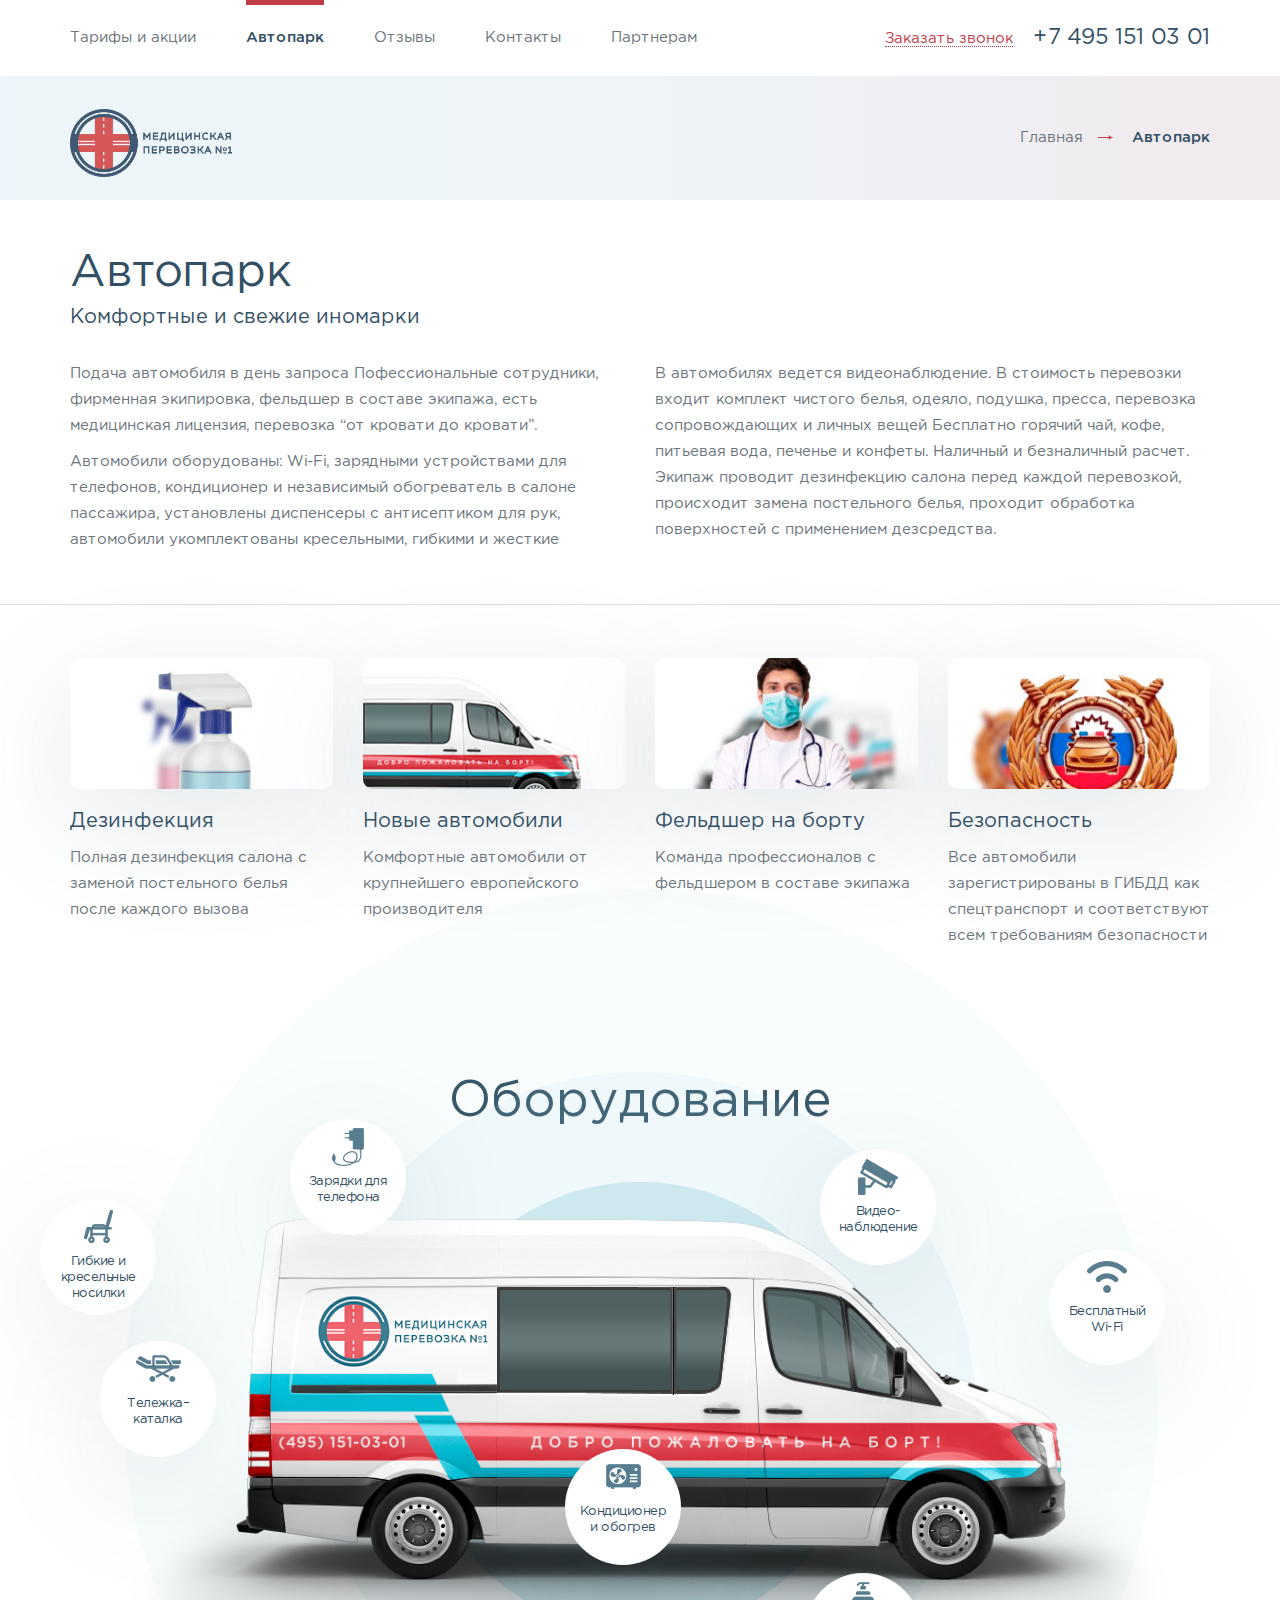
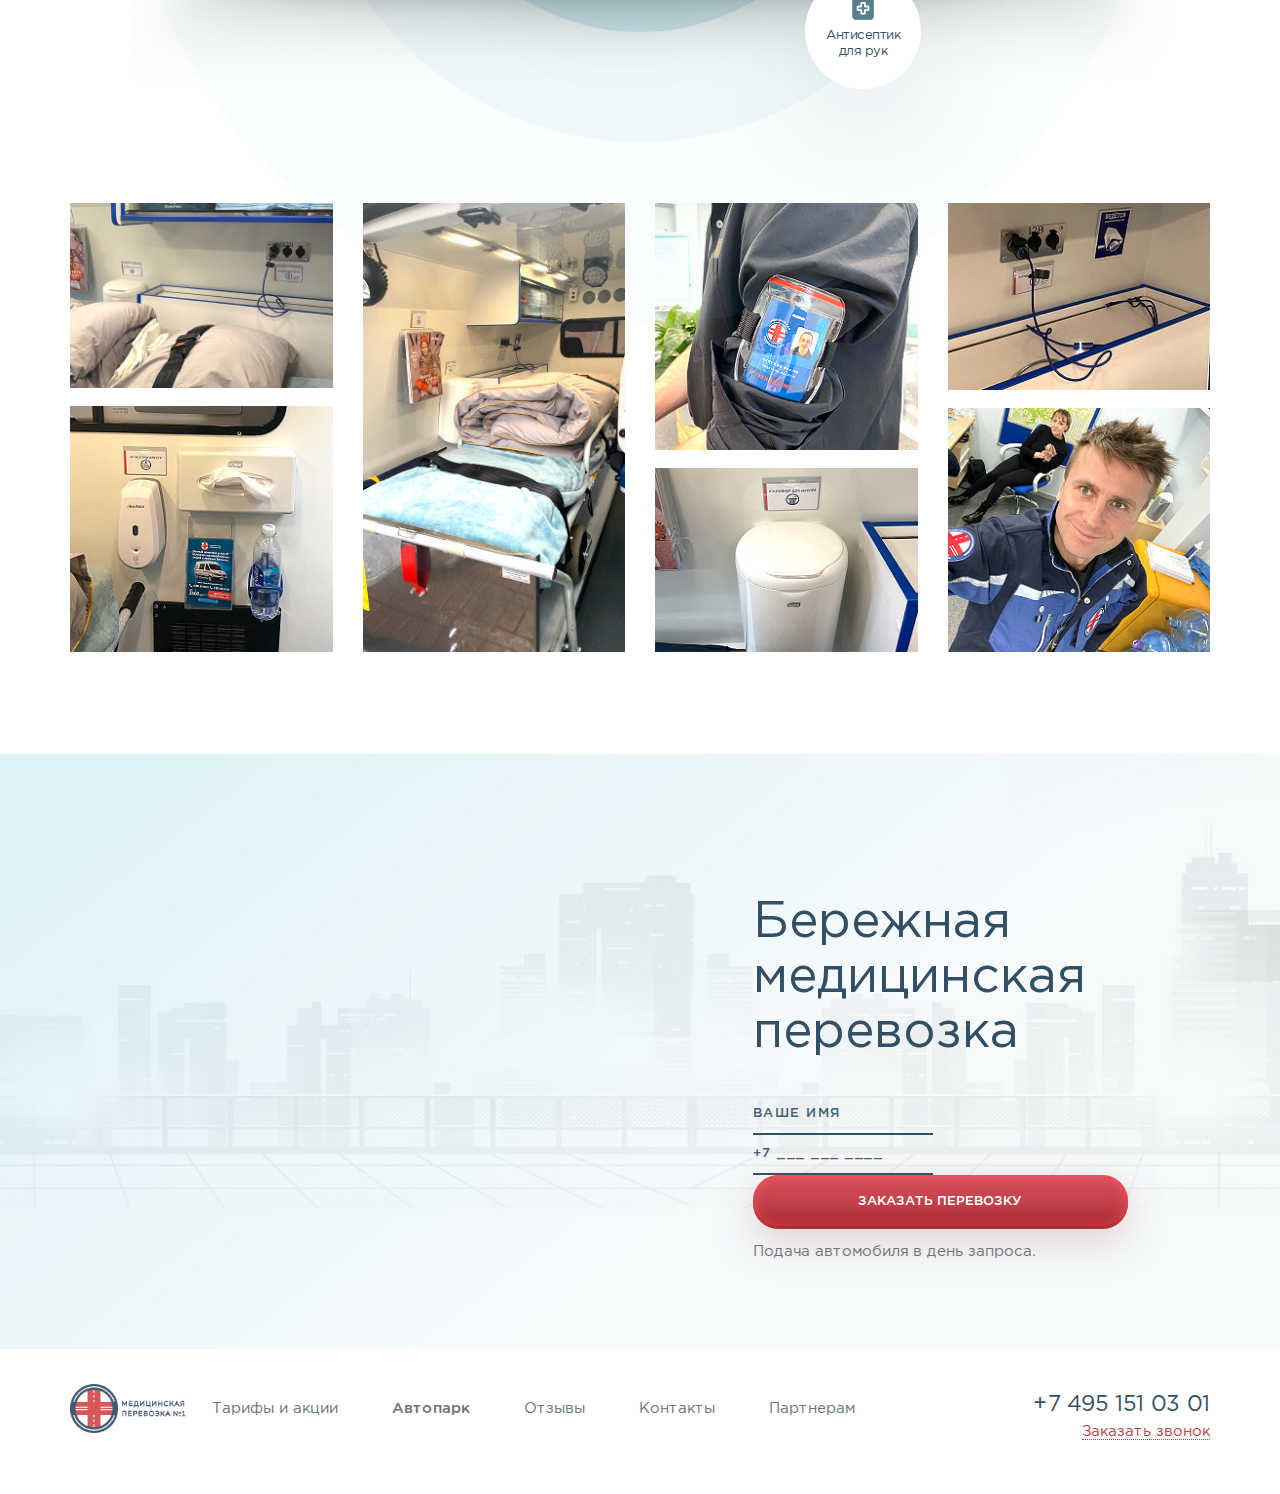
==== commit 78b52f3a: "html" ====
--- a/docs/car-park.html
+++ b/docs/car-park.html
@@ -20,7 +20,7 @@
 		<link rel="icon" href="images/touch/favicon-96x96.png" sizes="96x96">
 		<link rel="icon" href="images/touch/android-icon-192x192.png" sizes="196x196">
 		<link rel="manifest" href="images/touch/manifest.json">
-		<link rel="stylesheet" href="css/main.css?v=1598715383746">
+		<link rel="stylesheet" href="css/main.css?v=1602473269495">
 	</head>
 	<body>
 		<header>
@@ -125,7 +125,7 @@
 						</div>
 					</div>
 					<div class="clear"></div>
-					<div class="equipment-home equipment-car-park">
+					<div class="equipment-home equipment-car-park" id="equipmentAnimation">
 						<div class="container">
 							<div class="row">
 								<div class="col-xs-12">
@@ -178,20 +178,24 @@
 						</div>
 					</div>
 					<div class="clear"></div>
-					<div class="medical-transportation-home">
+					<div class="medical-transportation-home" id="medicalTransportation">
 						<div class="container">
 							<div class="row">
 								<div class="col-lg-7 col-sm-6 xs-hidden">
-									<div id="medicalScene">
-										<div class="medical-img1 paralax-box" data-depth="0.2">
-											<picture>
-												<source media="(max-width: 767px)" type="image/jpg" srcset="images/dote.png"><img src="images/medical-img1.png" alt="#">
-											</picture>
+									<div class="medical-scene" id="medicalScene">
+										<div class="medical__img--box" data-aos="fade-right" data-aos-easing="ease-in-sine" data-aos-offset="500">
+											<div class="medical-img1 paralax-box">
+												<picture>
+													<source media="(max-width: 767px)" type="image/jpg" srcset="images/dote.png"><img src="images/medical-img1.png" alt="#">
+												</picture>
+											</div>
 										</div>
-										<div class="medical-img2 paralax-box" data-depth="0.3">
-											<picture>
-												<source media="(max-width: 767px)" type="image/jpg" srcset="images/dote.png">
-											</picture><img src="images/medical-img2.png" alt="#">
+										<div class="medical__img--box" data-aos="fade-right" data-aos-easing="ease-in-sine" data-aos-offset="300">
+											<div class="medical-img2 paralax-box" data-depth="0.3">
+												<picture>
+													<source media="(max-width: 767px)" type="image/jpg" srcset="images/dote.png">
+												</picture><img src="images/medical-img2.png" alt="#">
+											</div>
 										</div>
 									</div>
 								</div>
@@ -343,9 +347,9 @@
 				<p>скоро свяжемся с вами</p>
 			</div>
 		</div>
-		<script src="js/vendor.js?v=1598715383746"></script>
-		<script src="js/main.js?v=1598715383746"></script>
-		<script src="js/aos.js?v=1598715383746"></script>
+		<script src="js/vendor.js?v=1602473269495"></script>
+		<script src="js/main.js?v=1602473269495"></script>
+		<script src="js/aos.js?v=1602473269495"></script>
 		<script>AOS.init();</script>
 	</body>
 </html>--- a/docs/css/main.css
+++ b/docs/css/main.css
@@ -12830,12 +12830,12 @@
     .rb-drop li:first-child {
       border-top: 0; }
 
-.before, .rb-slct::before, .btn-red::before, .btn-red::after, .btn-prev-utp::before, .btn-next-utp::before, .included-cost-box::before, .message-box::before, .review-box::before, .breadcrumb-nav li::before, .label-checkbox::before, .label-checkbox::after, .baloon-phone li a::before, .baloon-email li a::before, .baloon-adress li::before {
+.before, .rb-slct::before, .btn-red::before, .btn-red::after, .slider__utp .slick-arrow.slick-next::before, .slider__utp .slick-arrow.slick-prev::before, .btn-prev-utp::before, .btn-next-utp::before, .included-cost-box::before, .message-box::before, .review-box::before, .breadcrumb-nav li::before, .slider__discount .slick-arrow.slick-next::before, .slider__discount .slick-arrow.slick-prev::before, .label-checkbox::before, .label-checkbox::after, .baloon-phone li a::before, .baloon-email li a::before, .baloon-adress li::before {
   content: "";
   display: block;
   position: absolute; }
 
-.d-block, .rb-select, header, .wrapper, .content-page, .screen-one, .slider-utp, .utp-slide-img, .about-home, .about-home-content, .about-home-video-cover, .equipment-home, .included-cost-home, .included-cost-box, .gallery-home, .cupon-home, .cupon-content, .reviews-home, .triger-home, .triger-box, .medical-transportation-home, .medical-transportation-content, .medical-scene, footer, .breadcrumb-container, .tarif-container, .tarif-list, .tarif-calc-container, .calc-box, #map1, .reviews-container, .reviews-video-container, .reviews-book-container, .book-review-content, .book-review-img, .triger-car-container, .triger-car-box, .triger-car-img, .triger-car-title, .partner-container, .map-container {
+.d-block, .rb-select, header, .wrapper, .content-page, .screen-one, .slider-utp, .utp-slide-img, .about-home, .about-home-content, .about-home-video-cover, .equipment-home, .included-cost-home, .included-cost-box, .gallery-home, .cupon-home, .cupon-content, .reviews-home, .triger-home, .triger-box, .medical-transportation-home, .medical-transportation-content, .medical-scene, footer, .breadcrumb-container, .tarif-container, .tarif-list, .slide-discount-img > div, .tarif-calc-container, .calc-box, #map1, .reviews-container, .reviews-video-container, .reviews-book-container, .book-review-content, .book-review-img, .triger-car-container, .triger-car-box, .triger-car-img, .triger-car-title, .partner-container, .map-container, .map-contacts {
   display: block;
   float: left;
   width: 100%; }
@@ -14927,6 +14927,84 @@
     .slider-utp .uk-slideshow-items {
       min-height: 240px !important; } }
 
+.slider__utp {
+  margin-bottom: 20px; }
+  .slider__utp .slick-arrow {
+    border: 1px solid #2d4e64;
+    width: 38px;
+    height: 38px;
+    -webkit-border-radius: 19px;
+       -moz-border-radius: 19px;
+            border-radius: 19px;
+    z-index: 10;
+    opacity: 1 !important;
+    -webkit-transform: translate(0, 0);
+       -moz-transform: translate(0, 0);
+        -ms-transform: translate(0, 0);
+         -o-transform: translate(0, 0);
+            transform: translate(0, 0);
+    top: inherit;
+    bottom: 80px; }
+    .slider__utp .slick-arrow::before {
+      opacity: 1 !important; }
+    .slider__utp .slick-arrow.slick-next {
+      right: -webkit-calc(50% - 43px);
+      right: -moz-calc(50% - 43px);
+      right: calc(50% - 43px); }
+      @media (min-width: 768px) {
+        .slider__utp .slick-arrow.slick-next {
+          right: inherit;
+          left: -webkit-calc(50% + 58px);
+          left: -moz-calc(50% + 58px);
+          left: calc(50% + 58px); } }
+      @media (min-width: 1200px) {
+        .slider__utp .slick-arrow.slick-next {
+          left: -webkit-calc(58.33333333% + 103px);
+          left: -moz-calc(58.33333333% + 103px);
+          left: calc(58.33333333% + 103px); } }
+      .slider__utp .slick-arrow.slick-next::before {
+        background: url("../images/sprites/svg/icon-arrow-right.svg") no-repeat center;
+        left: 0;
+        top: 0;
+        width: 100%;
+        height: 100%; }
+    .slider__utp .slick-arrow.slick-prev {
+      left: -webkit-calc(50% - 43px);
+      left: -moz-calc(50% - 43px);
+      left: calc(50% - 43px); }
+      @media (min-width: 768px) {
+        .slider__utp .slick-arrow.slick-prev {
+          left: -webkit-calc(50% + 10px);
+          left: -moz-calc(50% + 10px);
+          left: calc(50% + 10px); } }
+      @media (min-width: 1200px) {
+        .slider__utp .slick-arrow.slick-prev {
+          left: -webkit-calc(58.33333333% + 55px);
+          left: -moz-calc(58.33333333% + 55px);
+          left: calc(58.33333333% + 55px); } }
+      .slider__utp .slick-arrow.slick-prev::before {
+        background: url("../images/sprites/svg/icon-arrow-left.svg") no-repeat center;
+        left: 0;
+        top: 0;
+        width: 100%;
+        height: 100%; }
+  .slider__utp .slick-slide > div {
+    padding-bottom: 80px; }
+  @media (min-width: 320px) {
+    .slider__utp .slick-list {
+      width: -webkit-calc(100% + 20px);
+      width: -moz-calc(100% + 20px);
+      width: calc(100% + 20px);
+      margin-left: -10px;
+      padding-left: 10px; } }
+  @media (min-width: 1200px) {
+    .slider__utp .slick-list {
+      width: -webkit-calc(100% + 80px);
+      width: -moz-calc(100% + 80px);
+      width: calc(100% + 80px);
+      margin-left: -80px;
+      padding-left: 80px; } }
+
 .utp-slide-img {
   -webkit-box-shadow: 0 13px 82px 0 rgba(45, 78, 100, 0.13);
      -moz-box-shadow: 0 13px 82px 0 rgba(45, 78, 100, 0.13);
@@ -14995,7 +15073,8 @@
   margin-bottom: 17px; }
 
 .container-utp {
-  padding-top: 60px; }
+  padding-top: 60px;
+  position: relative; }
   .container-utp .row {
     display: -webkit-box;
     display: -webkit-flex;
@@ -15336,6 +15415,9 @@
      -moz-border-radius: 58px;
           border-radius: 58px;
   display: block; }
+  @media (min-width: 768px) {
+    .equipment-box {
+      position: absolute; } }
   @media (max-width: 1023px) {
     .equipment-box {
       width: 90px;
@@ -15360,7 +15442,11 @@
       width: 100%; } }
 
 .eq1 {
-  margin: 240px 0 0 -15px; }
+  margin: 240px 0 0 -15px;
+  -webkit-transition: 300ms ease-out;
+  -o-transition: 300ms ease-out;
+  -moz-transition: 300ms ease-out;
+  transition: 300ms ease-out; }
   @media (max-width: 1149px) {
     .eq1 {
       margin-left: 20px; } }
@@ -15369,19 +15455,31 @@
       margin-top: 110px; } }
 
 .eq2 {
-  margin: 382px 0 0 45px; }
+  margin: 382px 0 0 45px;
+  -webkit-transition: 200ms ease-out;
+  -o-transition: 200ms ease-out;
+  -moz-transition: 200ms ease-out;
+  transition: 200ms ease-out; }
   @media (max-width: 1023px) {
     .eq2 {
       margin: 226px 0 0 30px; } }
 
 .eq3 {
-  margin: 160px 0 0 235px; }
+  margin: 160px 0 0 235px;
+  -webkit-transition: 100ms ease-out;
+  -o-transition: 100ms ease-out;
+  -moz-transition: 100ms ease-out;
+  transition: 100ms ease-out; }
   @media (max-width: 1023px) {
     .eq3 {
       margin: 70px 0 0 155px; } }
 
 .eq4 {
-  margin: 490px 0 0 510px; }
+  margin: 490px 0 0 510px;
+  -webkit-transition: 400ms ease-out;
+  -o-transition: 400ms ease-out;
+  -moz-transition: 400ms ease-out;
+  transition: 400ms ease-out; }
   @media (max-width: 1149px) {
     .eq4 {
       margin: 470px 0 0 440px; } }
@@ -15390,7 +15488,11 @@
       margin: 290px 0 0 350px; } }
 
 .eq5 {
-  margin: 190px 0 0 765px; }
+  margin: 190px 0 0 765px;
+  -webkit-transition: 350ms ease-out;
+  -o-transition: 350ms ease-out;
+  -moz-transition: 350ms ease-out;
+  transition: 350ms ease-out; }
   @media (max-width: 1149px) {
     .eq5 {
       margin: 190px 0 0 695px; } }
@@ -15399,7 +15501,11 @@
       margin: 77px 0 0 515px; } }
 
 .eq6 {
-  margin: 614px 0 0 750px; }
+  margin: 614px 0 0 750px;
+  -webkit-transition: 500ms ease-out;
+  -o-transition: 500ms ease-out;
+  -moz-transition: 500ms ease-out;
+  transition: 500ms ease-out; }
   @media (max-width: 1149px) {
     .eq6 {
       margin: 584px 0 0 670px; } }
@@ -15408,7 +15514,11 @@
       margin: 364px 0 0 480px; } }
 
 .eq7 {
-  margin: 290px 0 0 994px; }
+  margin: 290px 0 0 994px;
+  -webkit-transition: 450ms ease-out;
+  -o-transition: 450ms ease-out;
+  -moz-transition: 450ms ease-out;
+  transition: 450ms ease-out; }
   @media (max-width: 1149px) {
     .eq7 {
       margin: 290px 0 0 864px; } }
@@ -15907,12 +16017,9 @@
   -o-transition: 300ms ease-out;
   -moz-transition: 300ms ease-out;
   transition: 300ms ease-out; }
-  @media (max-width: 1149px) {
-    .medical-img1 {
-      margin-left: -300px; } }
   @media (max-width: 1023px) {
     .medical-img1 {
-      margin-left: -380px; } }
+      left: -365px; } }
 
 .medical-img2 {
   width: 831px;
@@ -15924,6 +16031,9 @@
   -o-transition: 300ms ease-out;
   -moz-transition: 300ms ease-out;
   transition: 300ms ease-out; }
+  @media (max-width: 1023px) {
+    .medical-img2 {
+      left: -365px; } }
 
 .medical-scene {
   position: relative; }
@@ -16363,6 +16473,9 @@
   width: 100%;
   margin-top: 28px; }
 
+.page-sub-title {
+  padding-right: 105px; }
+
 .slider-discount {
   display: block;
   float: left;
@@ -16372,6 +16485,80 @@
   width: calc(100% + 10px);
   margin-left: -10px;
   position: relative; }
+
+@media (min-width: 768px) {
+  .slider-discount .uk-slideshow-items {
+    min-height: 480px !important;
+    margin-bottom: -25px; } }
+
+@media (max-width: 767px) {
+  .slider-discount .uk-slideshow-items {
+    min-height: auto !important; } }
+
+.slider__discount {
+  margin-bottom: 0 !important; }
+  @media (min-width: 768px) {
+    .slider__discount .slick-dots {
+      bottom: inherit;
+      top: 57px;
+      text-align: right; } }
+  .slider__discount .slick-dots li {
+    margin: 0;
+    padding: 5px; }
+    .slider__discount .slick-dots li button {
+      width: 10px;
+      height: 10px;
+      border: 2px solid #d9e1e4;
+      padding: 0;
+      -webkit-border-radius: 50%;
+         -moz-border-radius: 50%;
+              border-radius: 50%; }
+      .slider__discount .slick-dots li button::before {
+        display: none; }
+    .slider__discount .slick-dots li.slick-active button {
+      background: #be3d46;
+      border-color: #be3d46; }
+  .slider__discount .slick-arrow {
+    border: 1px solid #2d4e64;
+    width: 38px;
+    height: 38px;
+    -webkit-border-radius: 19px;
+       -moz-border-radius: 19px;
+            border-radius: 19px;
+    z-index: 10;
+    opacity: 1 !important;
+    -webkit-transform: translate(0, 0);
+       -moz-transform: translate(0, 0);
+        -ms-transform: translate(0, 0);
+         -o-transform: translate(0, 0);
+            transform: translate(0, 0);
+    top: inherit;
+    bottom: 50px; }
+    .slider__discount .slick-arrow::before {
+      opacity: 1 !important; }
+    .slider__discount .slick-arrow.slick-next {
+      right: 10px; }
+      @media (min-width: 768px) {
+        .slider__discount .slick-arrow.slick-next {
+          right: inherit;
+          left: 448px; } }
+      .slider__discount .slick-arrow.slick-next::before {
+        background: url("../images/sprites/svg/icon-arrow-right.svg") no-repeat center;
+        left: 0;
+        top: 0;
+        width: 100%;
+        height: 100%; }
+    .slider__discount .slick-arrow.slick-prev {
+      left: 10px; }
+      @media (min-width: 768px) {
+        .slider__discount .slick-arrow.slick-prev {
+          left: 400px; } }
+      .slider__discount .slick-arrow.slick-prev::before {
+        background: url("../images/sprites/svg/icon-arrow-left.svg") no-repeat center;
+        left: 0;
+        top: 0;
+        width: 100%;
+        height: 100%; }
 
 .slider-nav-discount {
   position: absolute;
@@ -16393,15 +16580,18 @@
       background: #be3d46; }
 
 .slide-discount-img {
-  min-width: 360px;
-  max-width: 360px;
-  position: relative;
-  -webkit-box-shadow: 0 4px 12px rgba(45, 78, 100, 0.2);
-     -moz-box-shadow: 0 4px 12px rgba(45, 78, 100, 0.2);
-          box-shadow: 0 4px 12px rgba(45, 78, 100, 0.2);
-  -webkit-border-radius: 10px;
-     -moz-border-radius: 10px;
-          border-radius: 10px; }
+  width: 360px;
+  -webkit-flex-shrink: 0;
+      -ms-flex-negative: 0;
+          flex-shrink: 0; }
+  .slide-discount-img > div {
+    position: relative;
+    -webkit-box-shadow: 0 4px 12px rgba(45, 78, 100, 0.2);
+       -moz-box-shadow: 0 4px 12px rgba(45, 78, 100, 0.2);
+            box-shadow: 0 4px 12px rgba(45, 78, 100, 0.2);
+    -webkit-border-radius: 10px;
+       -moz-border-radius: 10px;
+            border-radius: 10px; }
   .slide-discount-img img {
     float: left;
     -webkit-border-radius: 10px;
@@ -16432,7 +16622,7 @@
      -moz-box-align: end;
       -ms-flex-align: end;
           align-items: flex-end;
-  text-shadow: 0 14px 60px rgba(45, 78, 100, 0.2); }
+  text-shadow: 0 14px 40px rgba(45, 78, 100, 0.2); }
   .slide-discount-text span.percent {
     font-size: 100px;
     line-height: 73px; }
@@ -16448,12 +16638,14 @@
       -ms-flex-positive: 1;
           flex-grow: 1;
   padding-left: 30px;
-  position: relative; }
+  position: relative;
+  padding-bottom: 50px; }
 
 .slide-discount-arrow {
   position: absolute;
-  bottom: 0;
-  width: 100%;
+  bottom: 50px;
+  left: 401px;
+  width: 90px;
   z-index: 20;
   display: block;
   height: 38px; }
@@ -16948,19 +17140,181 @@
 .partner-img {
   width: 817px;
   margin-top: -83px;
-  margin-left: -20px; }
+  margin-left: -20px;
+  position: relative;
+  float: left; }
 
 .medical-transportation-partners {
   background: url("../images/bg-partners.jpg") no-repeat center; }
   .medical-transportation-partners .h1 {
     white-space: nowrap; }
 
+.partner__img--cover {
+  float: left;
+  width: 100%; }
+  @media (max-width: 1024px) {
+    .partner__img--cover {
+      display: none !important; } }
+
+.partner__img--mobile {
+  display: none !important;
+  float: left;
+  width: 100%; }
+  @media (max-width: 1024px) {
+    .partner__img--mobile {
+      display: block !important; } }
+
+@media (max-width: 1024px) {
+  .partner__img--car1,
+  .partner__img--car2 {
+    display: none !important; } }
+
+.car-one {
+  position: absolute;
+  left: 0;
+  top: 58px;
+  width: 575px;
+  height: 502px;
+  z-index: 2;
+  -webkit-transition: 300ms ease-out;
+  -o-transition: 300ms ease-out;
+  -moz-transition: 300ms ease-out;
+  transition: 300ms ease-out; }
+
+.car-two {
+  position: absolute;
+  right: 26px;
+  top: 49px;
+  width: 422px;
+  height: 396px;
+  z-index: 1;
+  -webkit-transition: 300ms ease-out;
+  -o-transition: 300ms ease-out;
+  -moz-transition: 300ms ease-out;
+  transition: 300ms ease-out; }
+
 /*END partners */
 /*START контакты */
+.map-container {
+  overflow: hidden; }
+
 .map-contacts {
-  height: 1000px;
-  float: left;
-  width: 100%; }
+  height: 1145px;
+  background: url("../images/map.jpg") no-repeat top center; }
+  .map-contacts .container {
+    position: relative;
+    height: 100%; }
+    @media (max-width: 767px) {
+      .map-contacts .container {
+        width: 414px; } }
+    @media (max-width: 413px) {
+      .map-contacts .container {
+        width: 320px; } }
+
+.map__baloon--marker {
+  display: block;
+  margin: 0 auto;
+  width: 142px;
+  height: 127px;
+  cursor: pointer; }
+
+.radio-map {
+  display: none; }
+  .radio-map:checked + label .baloon-wrap {
+    overflow: visible;
+    visibility: visible;
+    opacity: 1;
+    z-index: 10; }
+
+.map__baloon {
+  position: absolute; }
+
+.baloon-wrap {
+  background: #fff;
+  width: 472px;
+  display: block;
+  position: absolute;
+  bottom: 5px;
+  left: 50%;
+  margin-left: -262px;
+  overflow: hidden;
+  visibility: hidden;
+  opacity: 0;
+  -webkit-transition: overflow 0.3s,  visibility 0.3s, opacity 0.3s;
+  -o-transition: overflow 0.3s,  visibility 0.3s, opacity 0.3s;
+  -moz-transition: overflow 0.3s,  visibility 0.3s, opacity 0.3s;
+  transition: overflow 0.3s,  visibility 0.3s, opacity 0.3s; }
+
+.baloon1 {
+  top: 393px;
+  left: 85px; }
+  @media (max-width: 1365px) {
+    .baloon1 {
+      left: 195px; } }
+  @media (max-width: 767px) {
+    .baloon1 {
+      top: 340px;
+      left: 145px; } }
+  @media (max-width: 413px) {
+    .baloon1 {
+      left: 134px; } }
+
+.baloon2 {
+  top: 75px;
+  left: 490px; }
+  .baloon2 .baloon-wrap {
+    top: 0;
+    bottom: inherit; }
+  @media (max-width: 767px) {
+    .baloon2 {
+      top: 35px;
+      left: 170px; } }
+  @media (max-width: 413px) {
+    .baloon2 {
+      left: 134px; } }
+
+.baloon3 {
+  top: 404px;
+  left: 1027px; }
+  @media (max-width: 1365px) {
+    .baloon3 {
+      left: 735px; } }
+  @media (max-width: 1023px) {
+    .baloon3 {
+      left: 475px; } }
+  @media (max-width: 767px) {
+    .baloon3 {
+      top: 435px;
+      left: 217px; } }
+  @media (max-width: 413px) {
+    .baloon3 {
+      left: 134px; } }
+
+.baloon4 {
+  top: 635px;
+  left: 310px; }
+  @media (max-width: 767px) {
+    .baloon4 {
+      left: 180px; } }
+  @media (max-width: 413px) {
+    .baloon4 {
+      left: 134px; } }
+
+.baloon5 {
+  top: 907px;
+  left: 770px; }
+  @media (max-width: 1365px) {
+    .baloon5 {
+      left: 720px; } }
+  @media (max-width: 1023px) {
+    .baloon5 {
+      left: 470px; } }
+  @media (max-width: 767px) {
+    .baloon5 {
+      left: 180px; } }
+  @media (max-width: 413px) {
+    .baloon5 {
+      left: 134px; } }
 
 .baloon-content {
   width: 265px;
@@ -17077,6 +17431,39 @@
     display: none !important; }
   .baloon-wrap .si-content {
     max-width: 100% !important; }
+
+.map__car {
+  position: absolute; }
+
+.map-car1 {
+  top: 404px;
+  left: 300px;
+  width: 154px;
+  height: 113px; }
+
+.map-car2 {
+  top: 800px;
+  left: 437px;
+  width: 119px;
+  height: 154px; }
+
+.map-car3 {
+  top: 503px;
+  left: 547px;
+  width: 156px;
+  height: 111px; }
+
+.map-car4 {
+  top: 164px;
+  left: 810px;
+  width: 113px;
+  height: 155px; }
+
+.map-car5 {
+  top: 575px;
+  left: 1030px;
+  width: 154px;
+  height: 123px; }
 
 /*END контакты */
 .uk-lightbox {
@@ -17229,15 +17616,25 @@
   .triger-car-box p {
     font-size: 13px; }
   .partner-img {
-    margin: 20px 0 0;
-    width: 100%; }
+    margin: 20px auto 0;
+    width: 100%;
+    max-width: 817px;
+    float: none; }
     .partner-img img {
       display: block;
       margin: 0 auto;
       max-width: 100%;
       height: auto; }
   .medical-transportation-partners {
-    background: url("../images/bg-partners-768.jpg") no-repeat center; } }
+    background: url("../images/bg-partners-768.jpg") no-repeat center; }
+  .tarif-container {
+    padding-bottom: 0; }
+  .slider__utp .slick-slide > div {
+    padding-bottom: 35px; }
+  .slider__utp .slick-arrow {
+    bottom: 36px; }
+  .slider__utp .slick-slide > div {
+    padding-top: 20px; } }
 
 /* END 1199px */
 /* START 767px */
@@ -17683,11 +18080,10 @@
   .slide-discount-content {
     display: block; }
   .slide-discount-img {
-    min-width: inherit;
     width: 100%;
     display: block;
     margin: 0 auto;
-    overflow: hidden; }
+    max-width: 360px; }
   .slide-discount-box {
     width: 100%;
     padding: 0;
@@ -17759,11 +18155,16 @@
     margin-bottom: 20px; }
   .medical-transportation-content p br {
     display: none; }
+  .map__baloon--marker {
+    width: 102px;
+    height: 87px; }
   .baloon-wrap {
-    margin-left: 0 !important;
+    margin-left: -185px;
     -webkit-border-radius: 160px;
        -moz-border-radius: 160px;
-            border-radius: 160px; }
+            border-radius: 160px;
+    width: 320px;
+    bottom: 0; }
     .baloon-wrap .si-content-wrapper {
       padding-top: 33px;
       padding-bottom: 33px;
@@ -17811,7 +18212,13 @@
   .baloon-content {
     width: 200px; }
   .baloon-title {
-    margin-bottom: 8px; } }
+    margin-bottom: 8px; }
+  .slide-discount-box {
+    padding-bottom: 0; }
+  .tarif-container {
+    padding-bottom: 24px; }
+  .slider__discount .slick-arrow {
+    bottom: -34px; } }
 
 /* END 767px */
 /* START 479px */
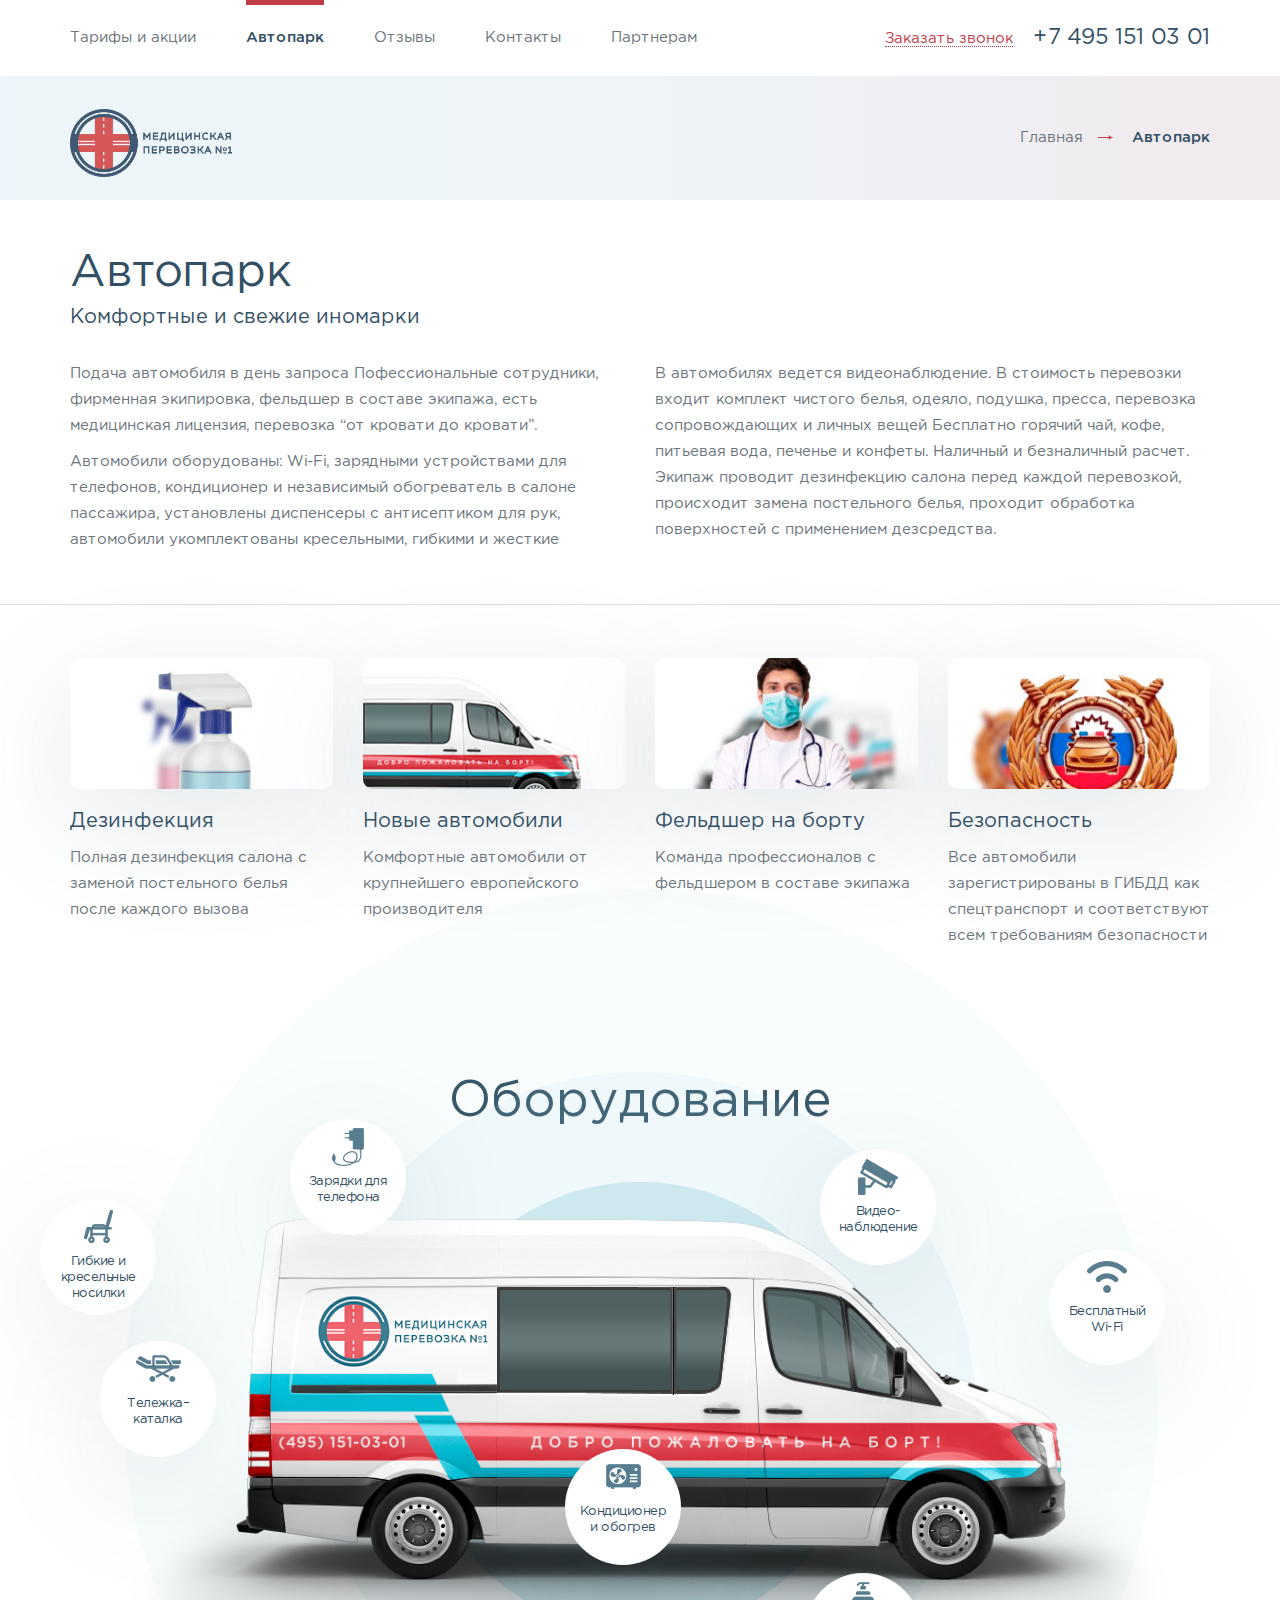
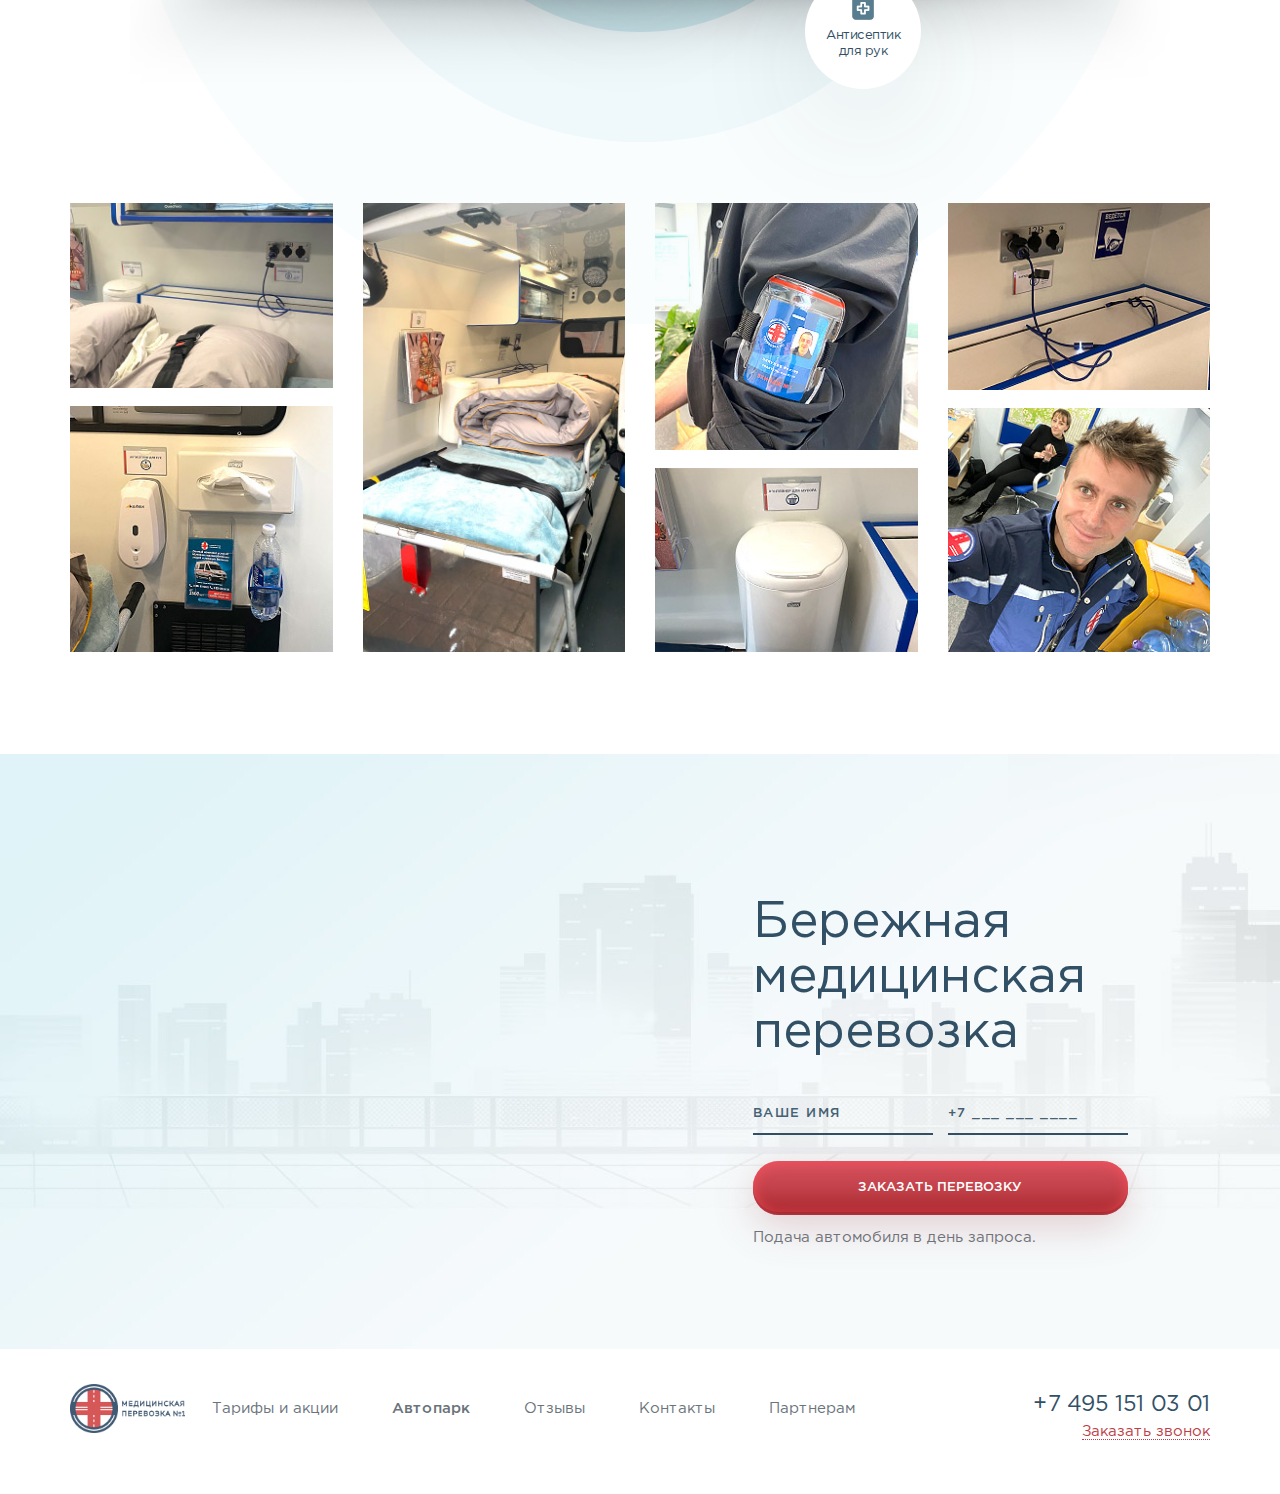
==== commit 92ba7752: "files" ====
--- a/docs/car-park.html
+++ b/docs/car-park.html
@@ -20,7 +20,7 @@
 		<link rel="icon" href="images/touch/favicon-96x96.png" sizes="96x96">
 		<link rel="icon" href="images/touch/android-icon-192x192.png" sizes="196x196">
 		<link rel="manifest" href="images/touch/manifest.json">
-		<link rel="stylesheet" href="css/main.css?v=1602473269495">
+		<link rel="stylesheet" href="css/main.css?v=1602498559520">
 	</head>
 	<body>
 		<header>
@@ -347,9 +347,9 @@
 				<p>скоро свяжемся с вами</p>
 			</div>
 		</div>
-		<script src="js/vendor.js?v=1602473269495"></script>
-		<script src="js/main.js?v=1602473269495"></script>
-		<script src="js/aos.js?v=1602473269495"></script>
+		<script src="js/vendor.js?v=1602498559520"></script>
+		<script src="js/main.js?v=1602498559520"></script>
+		<script src="js/aos.js?v=1602498559520"></script>
 		<script>AOS.init();</script>
 	</body>
 </html>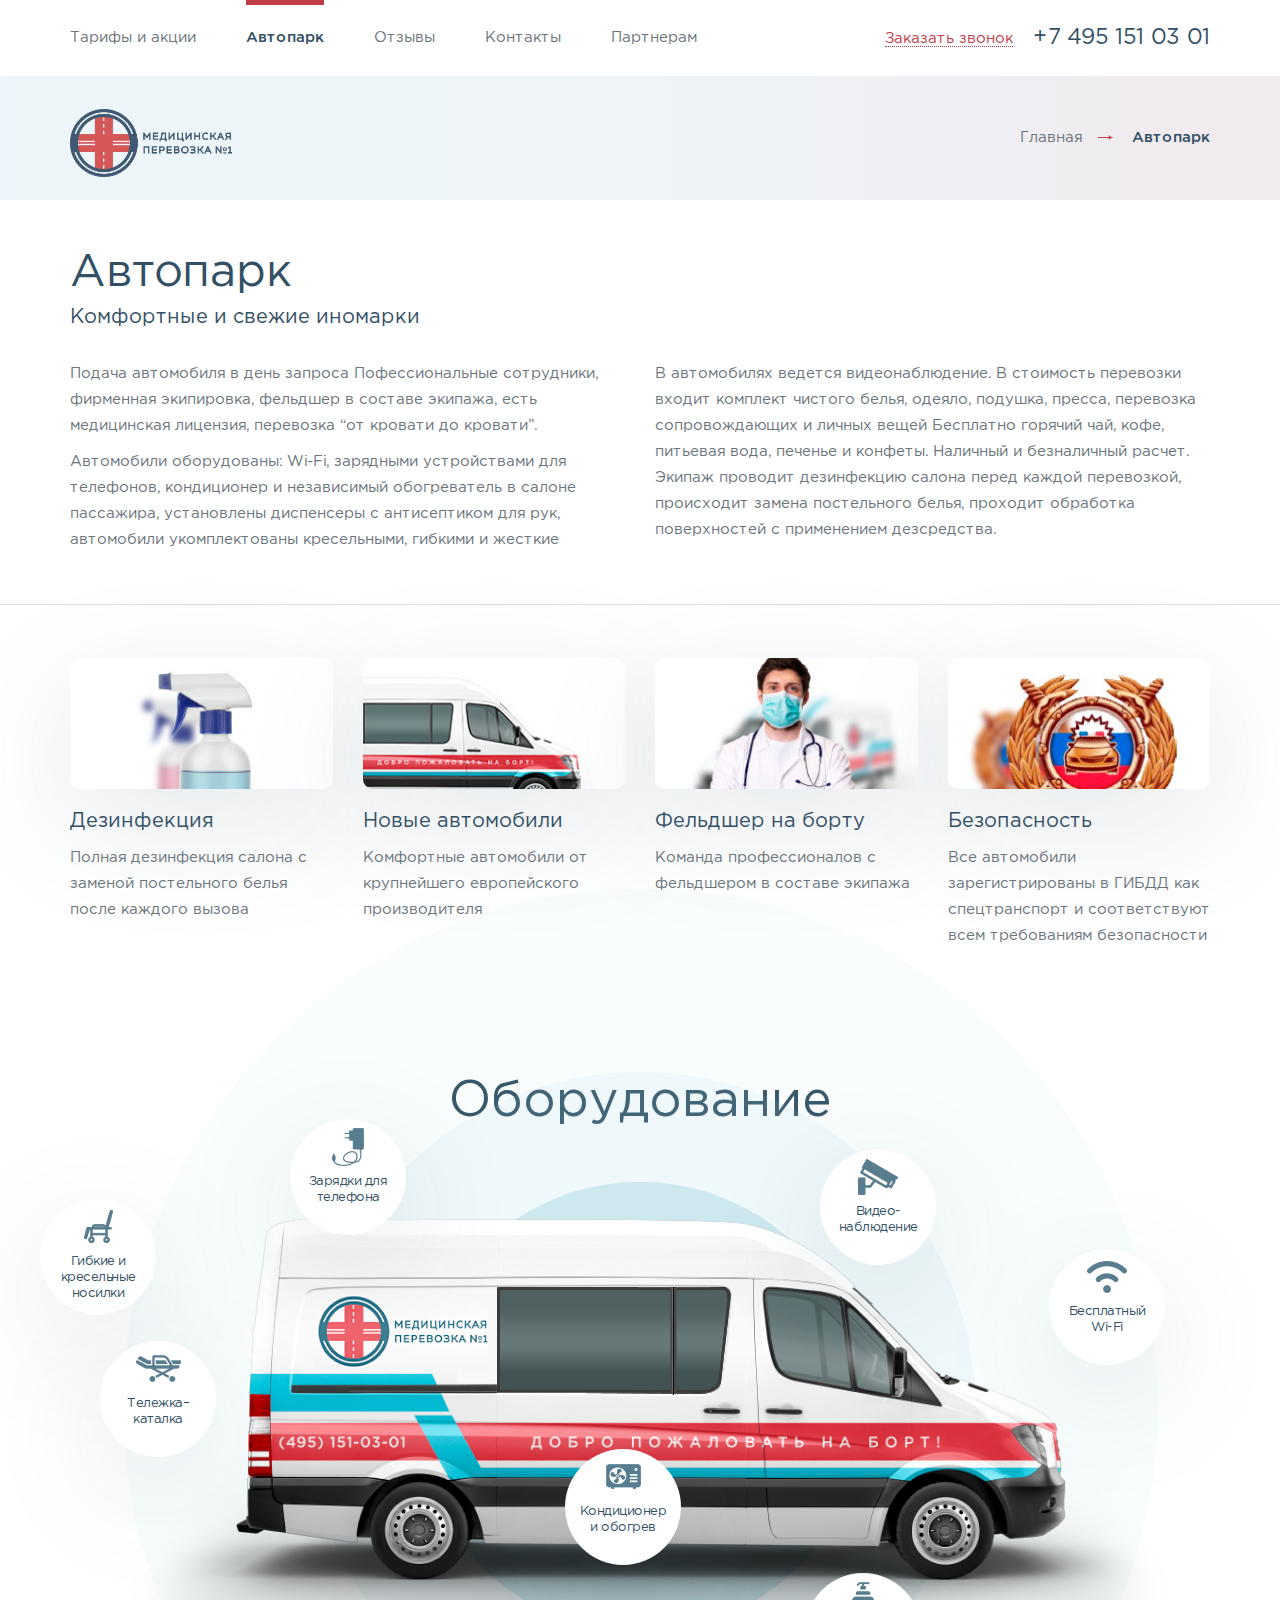
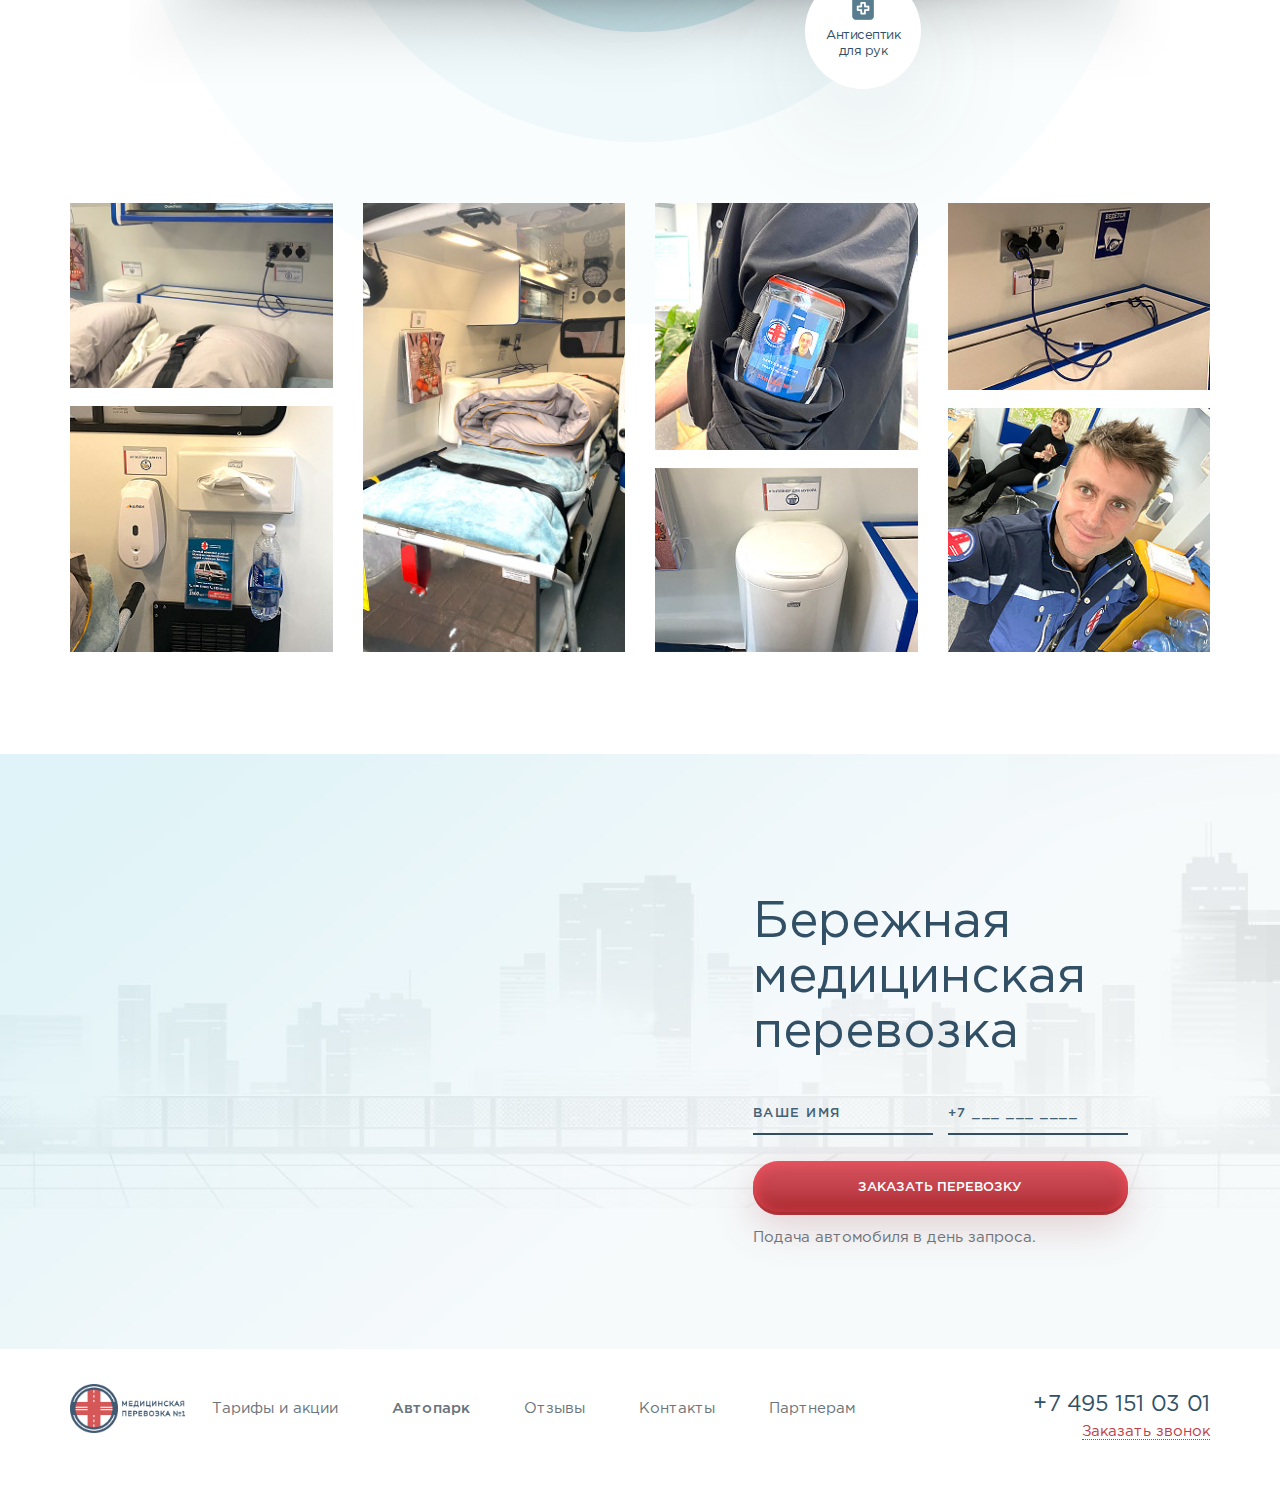
==== commit 637deeed: "files" ====
--- a/docs/car-park.html
+++ b/docs/car-park.html
@@ -20,7 +20,7 @@
 		<link rel="icon" href="images/touch/favicon-96x96.png" sizes="96x96">
 		<link rel="icon" href="images/touch/android-icon-192x192.png" sizes="196x196">
 		<link rel="manifest" href="images/touch/manifest.json">
-		<link rel="stylesheet" href="css/main.css?v=1602498559520">
+		<link rel="stylesheet" href="css/main.css?v=1604249413047">
 	</head>
 	<body>
 		<header>
@@ -90,7 +90,7 @@
 						</div>
 					</div>
 					<div class="clear"></div>
-					<div class="triger-car-container">
+					<div class="triger-car-container xs-hidden">
 						<div class="container">
 							<div class="row">
 								<div class="col-xs-12 col-sm-3 triger-car-col">
@@ -178,7 +178,7 @@
 						</div>
 					</div>
 					<div class="clear"></div>
-					<div class="medical-transportation-home" id="medicalTransportation">
+					<div class="medical-transportation-home xs-hidden" id="medicalTransportation">
 						<div class="container">
 							<div class="row">
 								<div class="col-lg-7 col-sm-6 xs-hidden">
@@ -347,9 +347,9 @@
 				<p>скоро свяжемся с вами</p>
 			</div>
 		</div>
-		<script src="js/vendor.js?v=1602498559520"></script>
-		<script src="js/main.js?v=1602498559520"></script>
-		<script src="js/aos.js?v=1602498559520"></script>
+		<script src="js/vendor.js?v=1604249413047"></script>
+		<script src="js/main.js?v=1604249413047"></script>
+		<script src="js/aos.js?v=1604249413047"></script>
 		<script>AOS.init();</script>
 	</body>
 </html>--- a/docs/css/main.css
+++ b/docs/css/main.css
@@ -15586,7 +15586,9 @@
 
 .gallery-home {
   margin-top: 108px;
-  margin-bottom: 93px; }
+  margin-bottom: 93px;
+  position: relative;
+  z-index: 20; }
   .gallery-home img {
     margin-top: 9px;
     margin-bottom: 9px; }
@@ -15912,7 +15914,7 @@
     width: 100%; }
 
 .review-user-info {
-  color: #325065;
+  color: #325065 !important;
   font: 12px/12px "GothamPro", sans-serif; }
 
 .rev_slider .slick-arrow {
@@ -16814,7 +16816,10 @@
     text-align: center;
     color: #456174;
     font: 20px/22px "GothamPro-Medium", sans-serif;
-    background: none !important; }
+    background: none !important;
+    -webkit-flex-shrink: 0;
+        -ms-flex-negative: 0;
+            flex-shrink: 0; }
   .calc-numb-box + .calc-label-txt {
     line-height: 13px;
     margin-bottom: 3px; }
@@ -17468,6 +17473,15 @@
 /*END контакты */
 .uk-lightbox {
   background: rgba(0, 0, 0, 0.7) !important; }
+
+.slick-slide {
+  outline: none !important; }
+
+.review-box {
+  text-decoration: none !important; }
+
+.review-box-text p {
+  color: #6a747a !important; }
 
 .is-device-mobile .btn-red:active, .is-device-tablet .btn-red:active {
   -webkit-box-shadow: 0 11px 40px 0 rgba(179, 103, 108, 0.3), inset 0 -3px 0 0 rgba(0, 0, 0, 0.25);
@@ -18218,7 +18232,22 @@
   .tarif-container {
     padding-bottom: 24px; }
   .slider__discount .slick-arrow {
-    bottom: -34px; } }
+    bottom: -34px; }
+  .equipment-car-park {
+    padding-top: 30px; }
+  .slide-discount-box {
+    padding-bottom: 34px; }
+  .btn__add--review {
+    float: none !important;
+    margin: 0 auto 10px !important;
+    display: block; }
+  .review-box-text {
+    display: block;
+    float: left;
+    width: 100%; }
+  .review-author {
+    float: left;
+    width: 100%; } }
 
 /* END 767px */
 /* START 479px */
